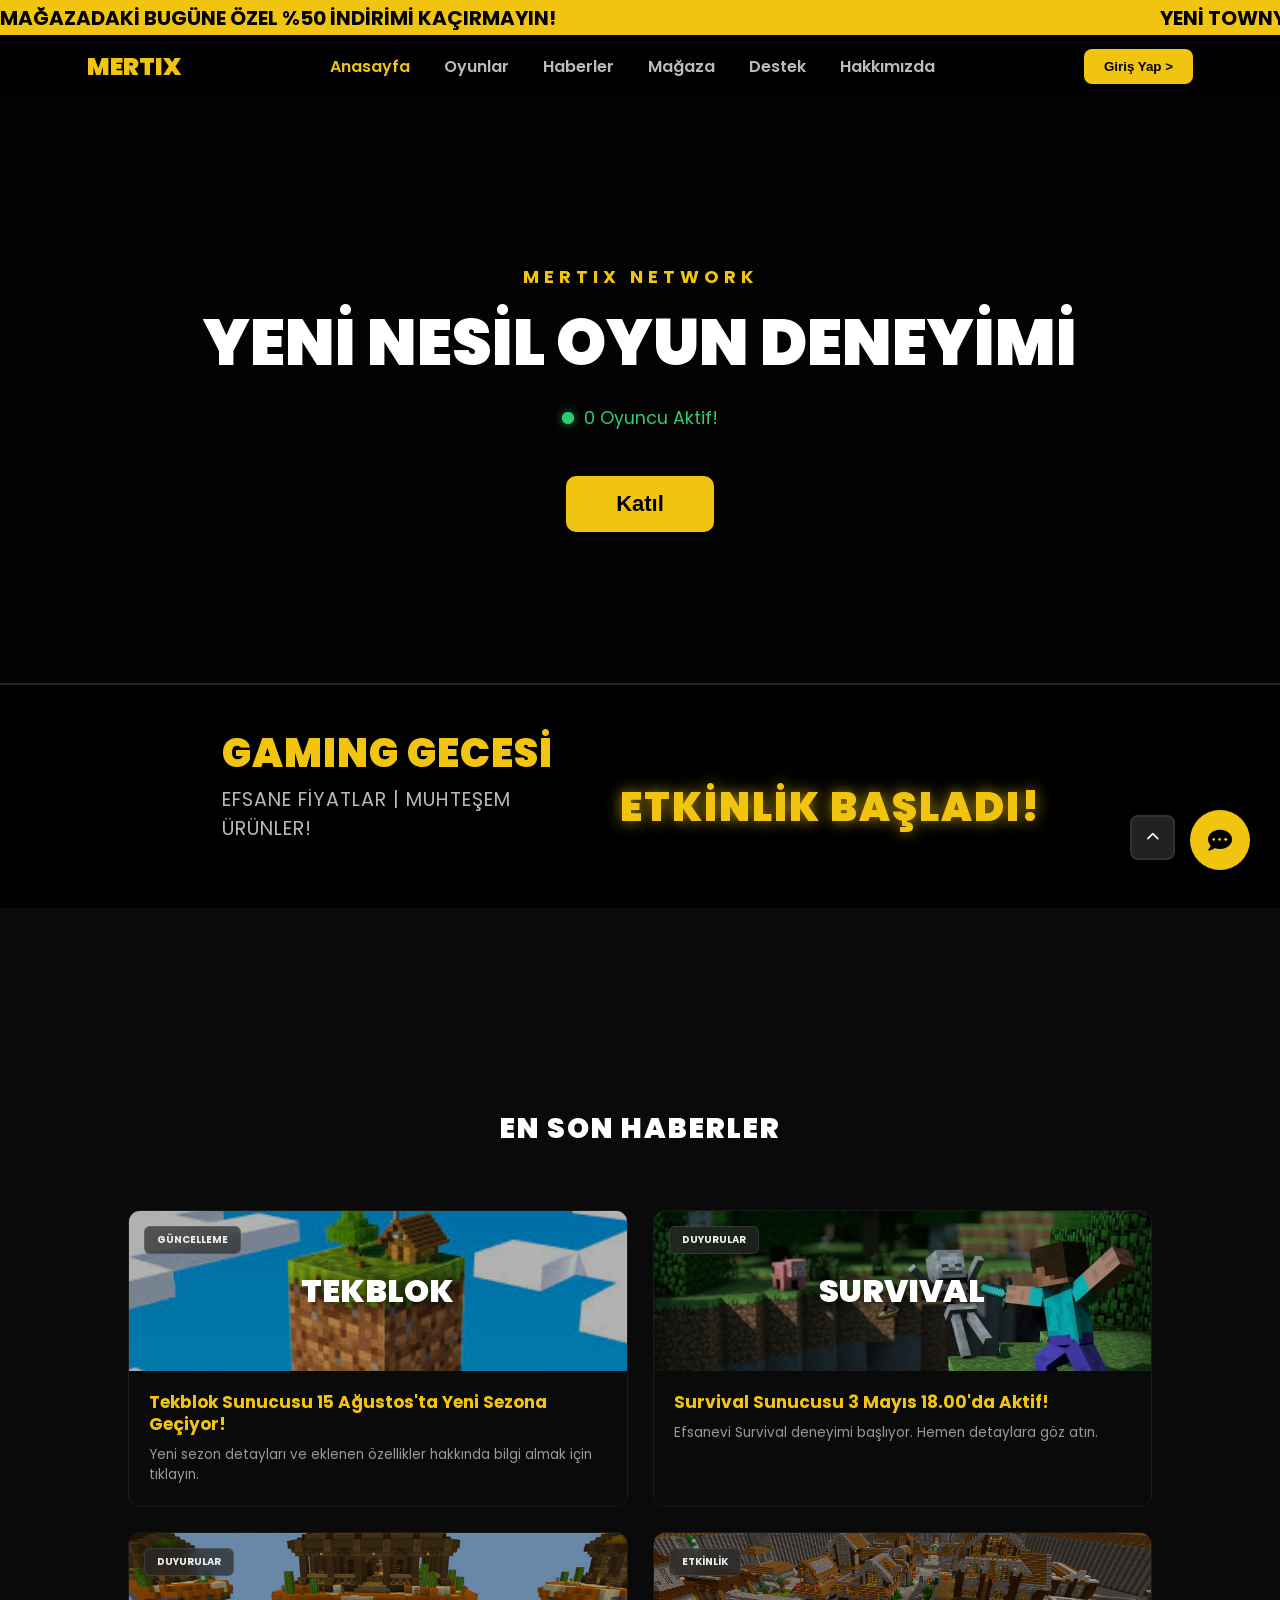
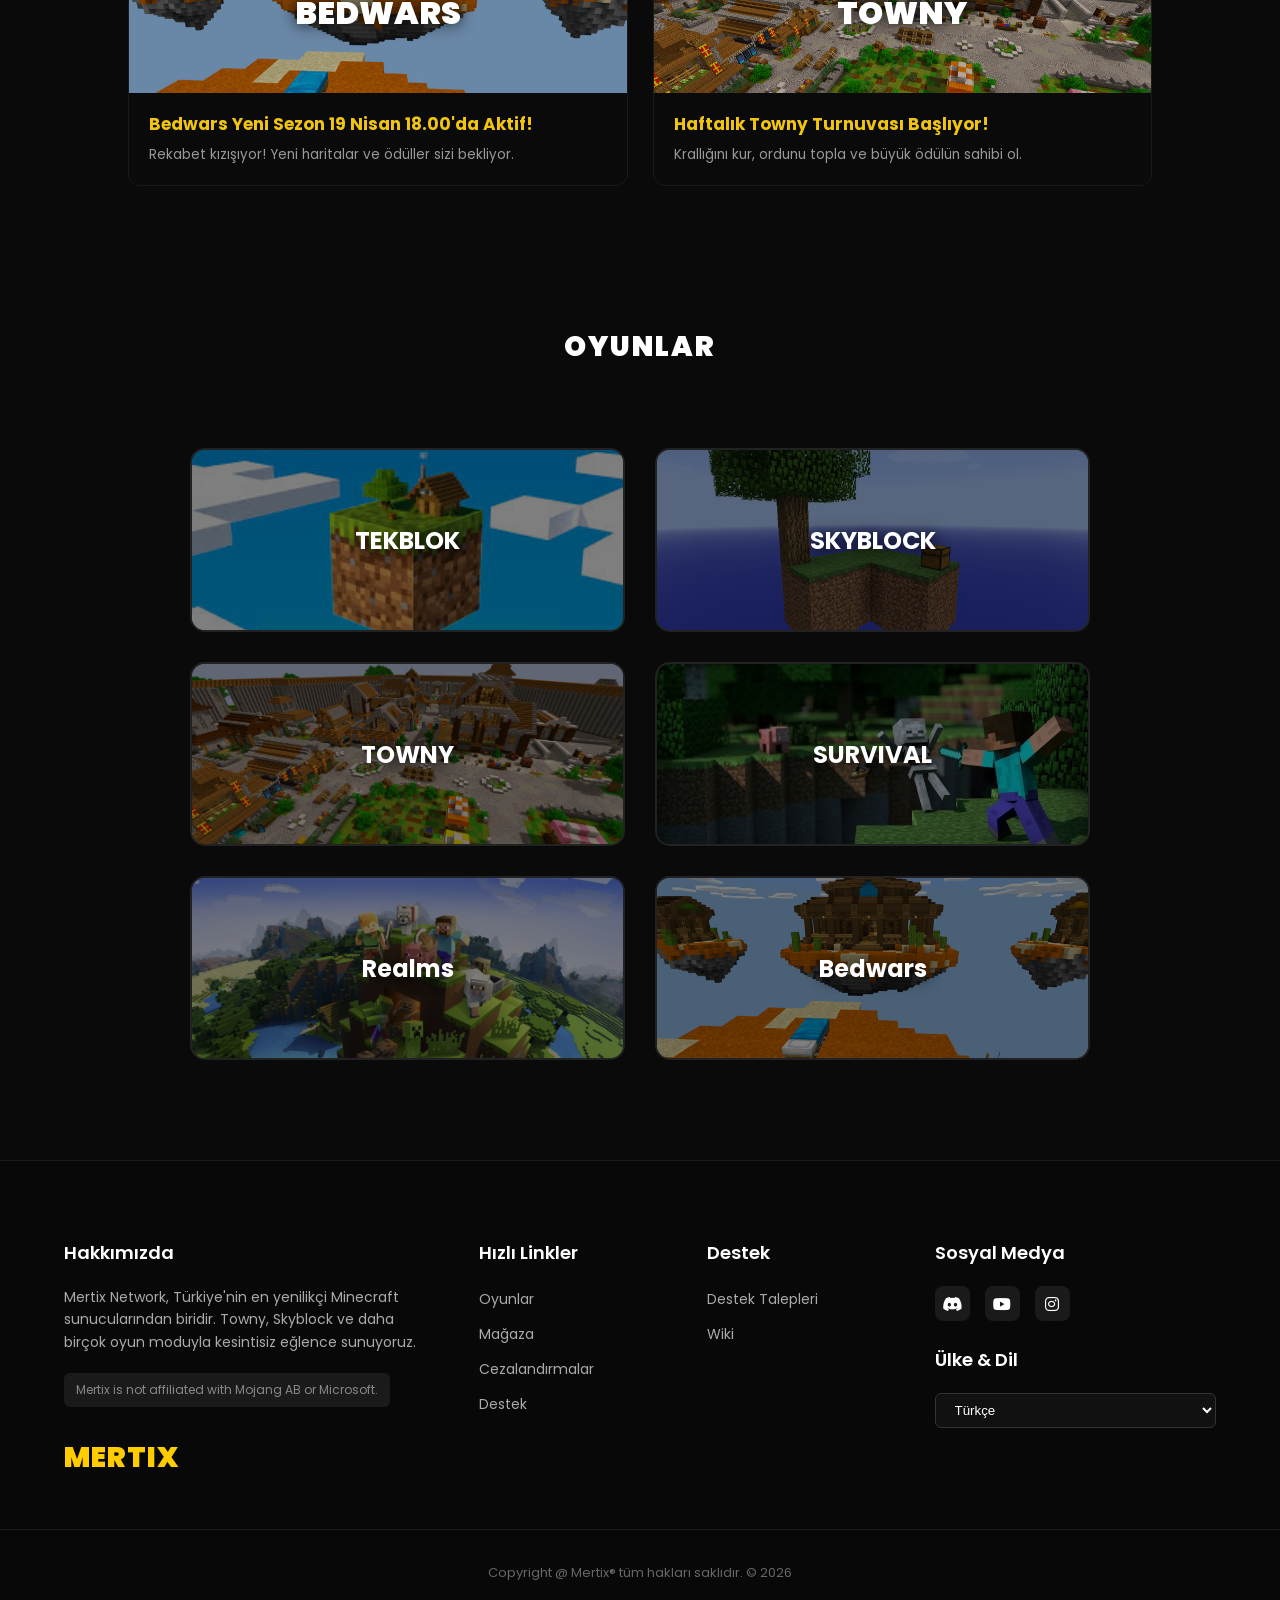
==== index.html @ e2dc0bc9 "Add files via upload" ====
<!DOCTYPE html>
<html lang="tr">
<head>
    <meta charset="UTF-8">
    <meta name="viewport" content="width=device-width, initial-scale=1.0">
    <title>Mertix Network • Minecraft Sunucusu</title>
    <link rel="shortcut icon" href="res/logo.png" type="image/x-icon">  
    <link rel="stylesheet" href="style.css">
    <link href="https://fonts.googleapis.com/css2?family=Poppins:wght@400;700;900&display=swap" rel="stylesheet">
    <link rel="stylesheet" href="https://cdnjs.cloudflare.com/ajax/libs/font-awesome/6.0.0/css/all.min.css">
</head>
<body>

    <!-- Üst Duyuru Bandı -->
<div class="top-bar">
    <div class="scrolling-text" id="topBarText">
        <span data-key="top_bar_1">MAĞAZADAKİ BUGÜNE ÖZEL %50 İNDİRİMİ KAÇIRMAYIN!</span>
        <span data-key="top_bar_2">YENİ TOWNY SEZONU ÇOK YAKINDA SİZLERLE!</span>
        <span data-key="top_bar_3">DİSCORD SUNUCUMUZA KATILMAYI UNUTMAYIN!</span>
        <span data-key="top_bar_4">MERTIX DESTEK BOTU ERİŞİME KAPANMIŞTIR...</span>
        <span data-key="top_bar_1">MAĞAZADAKİ BUGÜNE ÖZEL %50 İNDİRİMİ KAÇIRMAYIN!</span>
        <span data-key="top_bar_2">YENİ TOWNY SEZONU ÇOK YAKINDA SİZLERLE!</span>
        <span data-key="top_bar_3">DİSCORD SUNUCUMUZA KATILMAYI UNUTMAYIN!</span>
        <span data-key="top_bar_4">MERTIX DESTEK BOTU ERİŞİME KAPANMIŞTIR...</span>
    </div>
</div>

    <header>
        <div class="logo">
        <h2 style="color: #f1c40f; margin: 0; font-weight: 900;">MERTIX</h2>
    </div>
        <nav>
    <a href="#" class="active" data-key="nav_home">Anasayfa</a>
    <a href="#games" data-key="nav_games">Oyunlar</a>
    <a href="#news" data-key="nav_news">Haberler</a>
    <a href="#" data-key="nav_shop">Mağaza</a>
    <a href="#" data-key="nav_support">Destek</a>
    <a href="#footer" data-key="nav_about">Hakkımızda</a>
</nav>
<button class="login-btn" data-key="btn_login">Giriş Yap ></button>
    </header>

    <main>
        <section class="hero">
    <h2 data-key="hero_sub">MERTIX NETWORK</h2>
    <h1 data-key="hero_title">YENİ NESİL OYUN DENEYİMİ</h1>
    <div class="online-count">
        <span class="status-dot"></span>
        <span data-key="hero_online">1 Oyuncu Aktif!</span>
    </div>
    <button class="play-btn" data-key="btn_join">Katıl</button>
</section>

        <!-- Gaming Gecesi & Geri Sayım -->
        <section id="gaming_night" class="gaming-night">
    <div class="gaming-content">
        <div class="gaming-info">
            <h3 data-key="gaming_title">GAMING GECESİ</h3>
            <p data-key="gaming_sub">EFSANE FİYATLAR | MUHTEŞEM ÜRÜNLER!</p>
        </div>
        <div class="countdown" id="timer">
            <div class="time-box"><span id="days">00</span><label data-key="timer_days">GÜN</label></div>
            <div class="time-box"><span id="hours">00</span><label data-key="timer_hours">SAAT</label></div>
            <div class="time-box"><span id="minutes">00</span><label data-key="timer_minutes">DAKİKA</label></div>
            <div class="time-box"><span id="seconds">00</span><label data-key="timer_seconds">SANİYE</label></div>
        </div>
    </div>
</section>

        <!-- En Son Haberler Bölümü -->
<section id="news" class="news">
    <h2 class="section-title" data-key="title_news">EN SON HABERLER</h2>
    <div class="news-container">
        <!-- Haber Kartı 1 -->
        <a href="news/news1.html" class="news-card">
            <div class="news-image" style="background-image: url(res/tekblok.jpg);">
                <span class="news-tag" data-key="tag_update">GÜNCELLEME</span>
                <h3>TEKBLOK</h3>
            </div>
            <div class="news-content">
                <h4>Tekblok Sunucusu 15 Ağustos'ta Yeni Sezona Geçiyor!</h4>
                <p>Yeni sezon detayları ve eklenen özellikler hakkında bilgi almak için tıklayın.</p>
            </div>
        </a>

        <!-- Haber Kartı 2 -->
        <a href="news/news2.html" class="news-card">
            <div class="news-image" style="background-image: url(res/survival.jpg);">
                <span class="news-tag" data-key="tag_announcement">DUYURULAR</span>
                <h3>SURVIVAL</h3>
            </div>
            <div class="news-content">
                <h4>Survival Sunucusu 3 Mayıs 18.00'da Aktif!</h4>
                <p>Efsanevi Survival deneyimi başlıyor. Hemen detaylara göz atın.</p>
            </div>
        </a>

        <!-- Haber Kartı 3 -->
        <a href="news/news3.html" class="news-card">
            <div class="news-image" style="background-image: url(res/bedwars.jpg);">
                <span class="news-tag" data-key="tag_announcement">DUYURULAR</span>
                <h3>BEDWARS</h3>
            </div>
            <div class="news-content">
                <h4>Bedwars Yeni Sezon 19 Nisan 18.00'da Aktif!</h4>
                <p>Rekabet kızışıyor! Yeni haritalar ve ödüller sizi bekliyor.</p>
            </div>
        </a>

        <!-- Haber Kartı 4 -->
        <a href="news/news4.html" class="news-card">
            <div class="news-image" style="background-image: url(res/towny.jpg);">
                <span class="news-tag" data-key="tag_event">ETKİNLİK</span>
                <h3>TOWNY</h3>
            </div>
            <div class="news-content">
                <h4>Haftalık Towny Turnuvası Başlıyor!</h4>
                <p>Krallığını kur, ordunu topla ve büyük ödülün sahibi ol.</p>
            </div>
        </a>
    </div>
</section>

        <section id="games" class="games">
    <h2 class="section-title" data-key="title_games">OYUNLAR</h2>
    <div class="game-cards">
    <!-- Tekblok -->
    <div class="game-card">
        <img src="res/tekblok.jpg" alt="Tekblok" class="card-bg">
        <span>TEKBLOK</span>
    </div>
    <!-- Skyblock -->
    <div class="game-card">
        <img src="res/skyblock.png" alt="Skyblock" class="card-bg">
        <span>SKYBLOCK</span>
    </div>
    <!-- Towny -->
    <div class="game-card">
        <img src="res/towny.jpg" alt="Towny" class="card-bg">
        <span>TOWNY</span>
    </div>
    <!-- Survival -->
    <div class="game-card">
        <img src="res/survival.jpg" alt="Survival" class="card-bg">
        <span>SURVIVAL</span>
    </div>
    <!-- Towny -->
    <div class="game-card">
        <img src="res/realms.jpg" alt="Realms" class="card-bg">
        <span>Realms</span>
    </div>
    <!-- Survival -->
    <div class="game-card">
        <img src="res/bedwars.jpg" alt="Bedwars" class="card-bg">
        <span>Bedwars</span>
    </div>
</div>
</section>
    </main>

    <footer id="footer" class="main-footer">
    <div class="footer-container">
        <!-- Hakkımızda Kısmı -->
        <div class="footer-section about">
            <h3 data-key="footer_about_title">Hakkımızda</h3>
            <p data-key="footer_about_content">Mertix Network, Türkiye'nin en yenilikçi Minecraft sunucularından biridir. Towny, Skyblock ve daha birçok oyun moduyla kesintisiz eğlence sunuyoruz.</p>
            <div class="disclaimer">
                Mertix is not affiliated with Mojang AB or Microsoft.
            </div>
            <div class="footer-logo-text">MERTIX</div>
        </div>

        <!-- Hızlı Linkler -->
        <div class="footer-section links">
    <h3 data-key="footer_quick_links">Hızlı Linkler</h3>
    <ul>
        <li><a href="#oyunlar" data-key="nav_games">Oyunlar</a></li>
        <li><a href="#" data-key="nav_shop">Mağaza</a></li>
        <li><a href="#" data-key="footer_link_punishments">Gaming Gecesi</a></li>
        <li><a href="#" data-key="footer_support_title">Cezalandırmalar</a></li>
    </ul>
</div>

        <!-- Destek -->
        <div class="footer-section links">
    <h3 data-key="nav_support">Destek</h3>
    <ul>
        <li><a href="#" data-key="footer_support_requests">Destek Talepleri</a></li>
        <li><a href="#" data-key="footer_wiki">Wiki</a></li>
    </ul>
</div>

        <!-- Sosyal Medya ve Dil -->
        <div class="footer-section social">
            <h3 data-key="footer_social">Sosyal Medya</h3>
            <div class="social-icons">
                <a href="#" class="icon discord"><i class="fab fa-discord"></i></a>
                <a href="#" class="icon youtube"><i class="fab fa-youtube"></i></a>
                <a href="#" class="icon instagram"><i class="fab fa-instagram"></i></a>
            </div>
            <h3 data-key="footer_lang">Ülke & Dil</h3>
            <select class="language-select" id="langSelect">
    <option data-key="lang_tr" value="tr">Türkçe</option>
    <option data-key="lang_en" value="en">İngilizce <p>(Beta)</p></option>
    <option data-key="lang_de" value="de">Almanca <p>(Beta)</p></option>
    <option data-key="lang_fr" value="fr">Fransızca <p>(Beta)</p></option>
</select>
        </div>
    </div>
    
    <div class="footer-bottom">
    <p data-key="footer_copyright">Copyright <strong>Mertix®</strong> tüm hakları saklıdır. © 2026</p>
</div>
</footer>

    <!-- Chatbot Penceresi -->
<div class="chat-window" id="chatWindow">
    <div class="chat-header">
        <span data-key="chat_title">Mertix Destek Botu</span>
        <button onclick="toggleChat()">&times;</button>
    </div>
    <div class="chat-body" id="chatBody">
        <!-- Mesajlar buraya gelecek -->
    </div>
    <div class="chat-footer">
        <div class="input-area">
            <input type="text" id="chatInput" data-key="chat_input_placeholder" placeholder="Mesajınızı yazın...">
            <button onclick="sendMessage()">
                <i class="fas fa-paper-plane"></i>
            </button>
        </div>
    </div>
</div>

    <!-- Sabit Düğmeler Grubu -->
<div class="fixed-buttons">
    <!-- Yukarı Çık Düğmesi -->
    <button onclick="window.scrollTo({top: 0, behavior: 'smooth'})" class="scroll-top" title="Yukarı Çık">
        <i class="fas fa-chevron-up"></i>
    </button>

    <!-- Sohbet Botu Düğmesi -->
    <div class="chat-bot-btn" onclick="toggleChat()" title="Destek Sistemi">
        <i class="fas fa-comment-dots"></i>
    </div>
</div>
<script src="language.js"></script>
    <script src="script.js"></script>
    <script src="bot.js"></script>
</body>
</html>
---- style.css ----
/* 1. Temel Ayarlar ve Renk Tanımlamaları */
:root {
    --primary: #f1c40f;
    --bg-dark: #0a0a0a;
    --bg-card: #141414;
    --text-white: #ffffff;
}

html {
    scroll-behavior: smooth;
}

body {
    margin: 0;
    padding: 0;
    font-family: 'Poppins', sans-serif;
    background-color: var(--bg-dark); /* Sayfa arka planı siyah */
    color: var(--text-white);
}

/* 2. Kayan Duyuru Bandı */
.top-bar {
    height: 35px; /* vh yerine sabit pixel mobilde daha stabil durur */
    display: flex;
    align-items: center;
    background-color: var(--primary);
    color: black;
    overflow: hidden; 
    white-space: nowrap; 
    position: relative;
    font-weight: bold;
    font-size: 20px;
}

.scrolling-text {
    display: inline-block;
    white-space: nowrap;
    /* Animasyon süresini metin uzunluğuna göre 20s-30s yapabilirsin */
    animation: scroll-left 60s linear infinite;
}

.scrolling-text span {
    margin-right: 600px;
}

@keyframes scroll-left {
    0% { transform: translateX(0); }
    100% { transform: translateX(-50%); } /* %100 yerine %50 yaparak döngüyü kusursuzlaştırıyoruz */
}

/* 3. Navigasyon / Header */
header {
    height: 7vh;
    display: flex;
    justify-content: space-around;
    align-items: center;
    padding: 0 20px;
    background: rgba(0, 0, 0, 0.9); /* Header siyah kalsın */
}

.logo img {
    height: 50px;
}

nav a {
    color: #bbb;
    text-decoration: none;
    margin: 0 15px;
    font-weight: 600;
}

nav a.active, nav a:hover {
    color: var(--primary);
    transform: scale(1.1);
}

.login-btn {
    background: var(--primary);
    border: none;
    padding: 10px 20px;
    border-radius: 8px;
    font-weight: bold;
    cursor: pointer;
    transition: 0.3s;
}

.login-btn:hover {
    transform: scale(1.05);
}

/* 4. Hero Bölümü (Ana Kapak) */
.hero {
    text-align: center;
    height: 65vh; /* Ekran yüksekliğinin %65'i */
    display: flex;
    flex-direction: column;
    justify-content: center;
    align-items: center;
    padding: 0 20px;
    background: linear-gradient(rgba(0,0,0,0.7), rgba(0,0,0,0.7)), url('https://via.placeholder.com/1920x600');
    background-size: cover;
    background-position: center;
}

.hero h2 {
    color: var(--primary);
    letter-spacing: 5px;
    margin-bottom: 5px;
    font-size: 18px;
}

.hero h1 {
    font-size: 64px;
    margin: 0;
    font-weight: 900;
}

.online-count {
    display: flex;
    align-items: center;
    justify-content: center; /* Eğer hero ortalıysa */
    gap: 10px; /* Nokta ve yazı arasındaki boşluk */
    font-size: 1.1rem;
    color: #2ecc71;
    margin: 15px 0;
}

/* 2. Ana Nokta Stili */
.status-dot {
    height: 12px;
    width: 12px;
    background-color: #2ecc71; /* Canlı Yeşil */
    border-radius: 50%; /* Tam yuvarlak yap */
    display: inline-block;
    position: relative; /* Efektin konumlanması için gerekli */
    box-shadow: 0 0 10px rgba(46, 204, 113, 0.7); /* Temel parlama */
}

/* 3. Noktanın Arkasındaki Dalgalanma Efekti (Pseudo-element) */
.status-dot::after {
    content: '';
    position: absolute;
    top: 50%;
    left: 50%;
    width: 100%;
    height: 100%;
    background-color: #2ecc71;
    border-radius: 50%;
    transform: translate(-50%, -50%); /* Tam merkezlemek için */
    /* Animasyonu Buraya Bağla */
    animation: statusPulse 3s ease-out infinite;
}

/* 4. Animasyonun Tanımı (Keyframes) */
@keyframes statusPulse {
    0% {
        transform: translate(-50%, -50%) scale(1);
        opacity: 0.8;
    }
    100% {
        transform: translate(-50%, -50%) scale(2.5); /* Daha geniş bir yayılım */
        opacity: 0; /* Geri sarmak yerine tamamen yok olur */
    }
}

.play-btn {
    background: var(--primary);
    border: none;
    padding: 15px 50px;
    font-size: 22px;
    font-weight: 900;
    border-radius: 10px;
    margin-top: 30px;
    cursor: pointer;
    transition: 0.3s;
}

.play-btn:hover {
    transform: translateY(-5px);
    box-shadow: 0 5px 15px rgba(241, 196, 15, 0.4);
}

/* 5. Gaming Gecesi ve Geri Sayım */
.gaming-night {
    height: 25vh; /* Ekran yüksekliğinin %25'i */
    display: flex;
    justify-content: space-between;
    align-items: center;
    overflow: hidden;
    background: #000;
    padding: 40px 20px;
    border-top: 2px solid #222;
    box-sizing: border-box;
}

.gaming-content {
    max-width: 1200px;
    margin: 0 auto;
    display: flex;
    flex-wrap: wrap; /* Mobilde alt alta inmesini sağlar */
    align-items: center;
    justify-content: space-between; /* İki uca yaslar */
    gap: 30px;
}

.gaming-info {
    flex: 1; /* Mevcut alanın bir kısmını kaplar */
    min-width: 350px; /* Çok daralmasını engeller */
    display: flex;
    flex-direction: column;
    justify-content: center;
}

#timer {
    flex: 2; /* Geri sayım veya mesaj alanı daha geniş olabilir */
    display: flex;
    justify-content: center;
    align-items: center;
    min-height: 100px;
}

.gaming-info h3 {
    font-size: 2.5rem; /* Boyutu ciddi oranda artırdık */
    font-weight: 900;
    color: #f1c40f;
    margin: 0;
    line-height: 1.1;
    text-transform: uppercase;
    letter-spacing: 1px;
    text-shadow: 2px 2px 10px rgba(0, 0, 0, 0.5);
}

.gaming-info p {
    font-size: 1.2rem; /* Alt metni de biraz büyüttük */
    color: #ccc;
    margin-top: 10px;
    font-weight: 400;
    letter-spacing: 1px;
    opacity: 0.9;
    /* Metin çok uzunsa ve sığmıyorsa hafifçe küçülmesi için */
    max-width: 100%;
}

.countdown {
    display: flex;
    gap: 15px;
}

.time-box {
    text-align: center;
    background: #111;
    padding: 15px;
    border-radius: 8px;
    min-width: 80px;
    border: 1px solid #333;
}

.time-box span {
    display: block;
    font-size: 28px;
    font-weight: bold;
    color: var(--text-white);
}

.time-box label {
    font-size: 11px;
    color: #666;
    text-transform: uppercase;
}

/* 6. Oyun Kartları Bölümü */
.section-title {
    text-align: left;
    /* Üst boşluğu 100px'den 30px'e düşürdük */
    padding: 30px 10% 20px; 
    margin-top: 0; /* Ekstra margin'i sıfırladık */
    font-size: 24px;
    letter-spacing: 2px;
    clear: both;
}

/* Oyunlar başlığı için özel düzenleme */
.section-title {
    margin-bottom: 40px;
    /* Üst boşluğu (padding-top) 30px'den 120px'e çıkardım, bu başlığı aşağı iter */
    padding: 120px 10% 20px; 
    margin-top: 0;
    font-size: 28px;
    letter-spacing: 2px;
    text-transform: uppercase;
    font-weight: 900;
    text-align: center;
}

/* Oyun kartları konteynırı */
.game-cards {
    display: grid;
    grid-template-columns: repeat(2, 1fr);
    gap: 30px;
    max-width: 900px;
    margin: 0 auto;
    /* Kartların başlığa çok yapışmaması için margin-top'ı biraz artırdım */
    margin-top: 40px; 
    padding: 20px 0 100px; /* Sayfanın en altıyla arasına ferah bir boşluk bıraktım */
}

.game-card {
    height: 180px;
    border-radius: 15px;
    display: flex;
    align-items: center;
    justify-content: center;
    position: relative;
    overflow: hidden;
    border: 2px solid #222;
    transition: all 0.4s ease;
    cursor: pointer;
    background-color: #111;
}

/* HTML'den gelen resmin ayarları */
.card-bg {
    position: absolute;
    top: 0;
    left: 0;
    width: 100%;
    height: 100%;
    object-fit: cover;
    z-index: 0;
    transition: transform 0.4s ease;
}

/* Karartma Katmanı */
.game-card::before {
    content: '';
    position: absolute;
    top: 0; left: 0; width: 100%; height: 100%;
    background: rgba(0, 0, 0, 0.5);
    transition: background 0.4s ease;
    z-index: 1;
}

.game-card span {
    position: relative;
    z-index: 2;
    color: white;
    font-weight: bold;
    font-size: 24px;
    text-shadow: 2px 2px 15px rgba(0,0,0,0.9);
    pointer-events: none;
}

/* Hover Efektleri */
.game-card:hover {
    transform: scale(1.03);
    border-color: #f1c40f;
}

.game-card:hover .card-bg {
    transform: scale(1.1);
}

.game-card:hover::before {
    background: rgba(0, 0, 0, 0.3);
}

/* Üstte kalan diğer içerikleri gizlemek istersen bu bloğu kullanabilirsin */
/* Örnek: .news-section { display: none; } */
/* --- En Son Haberler Bölümü --- */
.news {
    /* height: 100vh;  <-- Bu satırı siliyoruz veya Auto yapıyoruz */
    height: auto; 
    display: block; /* Flex-center yerine normal akışa geçiyoruz */
    padding: 80px 10% 20px; /* Üstten boşluk, alttan minimum boşluk */
    background-color: var(--bg-dark);
    box-sizing: border-box;
}

.news .section-title {
    margin-bottom: 40px;
    margin-top: 0;
    font-size: 28px;
    letter-spacing: 2px;
    text-transform: uppercase;
    font-weight: 900;
    text-align: center; /* Başlığı ortalamak istersen */
}

.news-container {
    display: grid;
    grid-template-columns: repeat(2, 1fr); /* 2x2 düzeni */
    gap: 25px;
    width: 100%;
    max-width: 1200px;
    margin: 0 auto;
}

.news-card {
    background: #0a0a0a;
    border-radius: 12px;
    overflow: hidden;
    transition: all 0.3s ease;
    text-decoration: none;
    border: 1px solid #1a1a1a;
    display: block; /* Kartın tamamını tıklanabilir yapar */
}

.news-card:hover {
    transform: translateY(-8px);
    border-color: var(--primary);
    box-shadow: 0 10px 20px rgba(0, 0, 0, 0.6);
}

.news-image {
    height: 160px;
    background-size: cover;
    background-position: center;
    position: relative;
    display: flex;
    align-items: center;
    justify-content: center;
    transition: transform 0.3s ease;
}

.news-image h3 {
    font-size: 32px;
    font-weight: 900;
    color: white;
    text-shadow: 0 0 15px rgba(0,0,0,0.9);
    z-index: 2;
}

/* Görsel karartma katmanı */
.news-image::after {
    content: '';
    position: absolute;
    top: 0; left: 0; width: 100%; height: 100%;
    background: rgba(0,0,0,0.3);
    z-index: 1;
}

.news-tag {
    position: absolute;
    top: 15px;
    left: 15px;
    background: rgba(40, 40, 40, 0.7);
    backdrop-filter: blur(8px);
    color: #eee;
    padding: 5px 12px;
    border-radius: 6px;
    font-size: 10px;
    font-weight: 700;
    border: 1px solid rgba(255,255,255,0.1);
    z-index: 3;
    text-transform: uppercase;
}

.news-content {
    padding: 20px;
}

.news-content h4 {
    font-size: 17px;
    margin: 0 0 10px 0;
    color: var(--primary); /* Sarı başlık vurgusu */
    line-height: 1.3;
}

.news-content p {
    font-size: 13.5px;
    color: #999;
    line-height: 1.5;
    margin: 0;
}

/* Hover durumunda resim efekti */
.news-card:hover .news-image {
    filter: brightness(1.1);
}

/* Başladı Yazısı Stili */
.event-started {
    color: #f1c40f; /* Mertix Sarısı */
    font-size: clamp(1.5rem, 5vw, 3rem);
    font-weight: 900;
    text-transform: uppercase;
    white-space: nowrap;
    letter-spacing: 5px;
    text-align: center;
    animation: glowPulse 1.5s infinite ease-in-out;
    text-shadow: 0 0 15px rgba(241, 196, 15, 0.5);
    width: 100%;
}

/* Etkinlik başladı yazısının kapsayıcısı */
.event-started-wrapper {
    display: block;
    width: 100%;
    text-align: center;
    font-size: 2.5em; /* Boyutu biraz büyüttüm */
    font-weight: 900;
    color: #f1c40f;
    text-transform: uppercase;
    letter-spacing: 2px;
    
    /* Animasyon Ayarları */
    animation: pulse-glow 2s infinite ease-in-out;
    
    /* Parlama efekti */
    text-shadow: 0 0 15px rgba(241, 196, 15, 0.7);
    margin-top: 20px;
}

/* Parlama ve Hafif Büyüme Animasyonu */
@keyframes pulse-glow {
    0% {
        transform: scale(1);
        text-shadow: 0 0 10px rgba(241, 196, 15, 0.5);
    }
    50% {
        transform: scale(1.1); /* Hafif büyüme */
        text-shadow: 0 0 30px rgba(241, 196, 15, 1), 0 0 50px rgba(241, 196, 15, 0.4);
    }
    100% {
        transform: scale(1);
        text-shadow: 0 0 10px rgba(241, 196, 15, 0.5);
    }
}

/* Footer Genel Stili */
.main-footer {
    background-color: #080808;
    color: #fff;
    padding: 60px 0 20px;
    font-family: 'Poppins', sans-serif;
    border-top: 1px solid #1a1a1a;
}

.footer-container {
    max-width: 1200px;
    margin: 0 auto;
    display: grid;
    grid-template-columns: 2fr 1fr 1fr 1.5fr;
    gap: 40px;
    padding: 0 5%;
}

.footer-section h3 {
    font-size: 18px;
    margin-bottom: 20px;
    font-weight: 600;
}

/* Hakkımızda Alanı */
.footer-section.about p {
    font-size: 14px;
    color: #aaa;
    line-height: 1.6;
    margin-bottom: 20px;
}

.disclaimer {
    background: #1a1a1a;
    padding: 8px 12px;
    border-radius: 6px;
    font-size: 12px;
    color: #888;
    display: inline-block;
    margin-bottom: 15px;
}

.footer-logo-text {
    font-family: 'Poppins', sans-serif; /* Veya projende kullandığın ana font */
    font-weight: 900; /* Ekrandaki gibi çok kalın */
    font-size: 28px;
    color: #ffcc00; /* Logodaki sarı tonu */
    letter-spacing: 1px;
    margin-top: 15px;
    text-transform: uppercase;
    display: inline-block;
    transition: transform 0.3s ease;
    cursor: default;
}

.footer-logo-text:hover {
    transform: scale(1.05); /* Üstüne gelince çok hafif büyüsün */
}

.footer-logo-text:hover {
    transform: scale(1.05); /* Üstüne gelince çok hafif büyüsün */
}

/* Mobilde yazıyı biraz küçültelim */
@media (max-width: 768px) {
    .footer-logo-text {
        font-size: 24px;
        margin-top: 20px;
    }
}

/* Linkler */
.footer-section ul {
    list-style: none;
    padding: 0;
}

.footer-section ul li {
    margin-bottom: 10px;
}

.footer-section ul li a {
    color: #aaa;
    text-decoration: none;
    font-size: 14px;
    transition: 0.3s;
}

.footer-section ul li a:hover {
    color: #ffcc00; /* Senin sarı rengin */
}

/* Sosyal Medya ve Dil */
.social-icons {
    display: flex;
    gap: 15px;
    margin-bottom: 25px;
}

/* Sosyal medya ikonlarındaki alt çizgileri kaldırır */
.social-icons .icon {
    text-decoration: none !important; /* Linkin alt çizgisini siler */
    display: inline-flex; /* İkonun kutu içinde tam ortalanmasını sağlar */
    justify-content: center;
    align-items: center;
}

.social-icons .icon i {
    text-decoration: none !important; /* İkonun kendisine uygulanan çizgiyi siler */
    border: none !important; /* Varsa kenarlıkları kaldırır */
}

.social-icons .icon:hover {
    transform: translateY(-3px); /* Hafifçe yukarı zıplatır */
    transition: transform 0.3s ease;
    opacity: 0.8;
}

.icon {
    width: 35px;
    height: 35px;
    background: #1a1a1a;
    display: flex;
    align-items: center;
    justify-content: center;
    border-radius: 8px;
    color: #fff;
    transition: 0.3s;
}

.icon:hover {
    background: #ffcc00;
    color: #000;
}

.language-select {
    background: #111;
    color: #fff;
    border: 1px solid #333;
    padding: 8px 15px;
    border-radius: 6px;
    width: 100%;
    cursor: pointer;
}

/* Telif Hakkı Kısmı */
.footer-bottom {
    text-align: center;
    margin-top: 50px;
    padding-top: 20px;
    border-top: 1px solid #1a1a1a;
    font-size: 13px;
    color: #666;
}

/* MOBİL UYUMLULUK */
@media (max-width: 768px) {
    .footer-container {
        grid-template-columns: 1fr; /* Mobilde her şey alt alta */
        text-align: center;
        gap: 30px;
    }

    .social-icons {
        justify-content: center;
    }

    .disclaimer {
        display: block;
    }
}

.chat-window {
    position: fixed;
    right: 30px;
    bottom: 100px;
    width: 320px;
    height: 450px;
    background: #111;
    border: 2px solid #f1c40f;
    border-radius: 15px;
    display: none; /* JS ile 'flex' yapılacak */
    flex-direction: column;
    z-index: 10000;
    box-shadow: 0 10px 30px rgba(0,0,0,0.5);
    overflow: hidden;

    /* Animasyon Hazırlığı */
    background: rgba(17, 17, 17, 0.85) !important; /* Arka planı biraz şeffaf yapmalısın */
    backdrop-filter: blur(8px); /* Bulanıklık şiddeti */
    -webkit-backdrop-filter: blur(8px); /* Safari desteği için */
    transform-origin: bottom right;
    transition: all 0.4s cubic-bezier(0.175, 0.885, 0.32, 1.275);
    opacity: 0;
    transform: scale(0.1) translateY(20px);
}

/* Pencere Görünür Olduğunda */
.chat-window.active {
    display: flex; /* JS ile eklenecek */
    opacity: 1;
    transform: scale(1) translateY(0);
}

.chat-header {
    background: #f1c40f;
    color: #000;
    padding: 15px;
    font-weight: bold;
    display: flex;
    justify-content: space-between;
    align-items: center;
}

.chat-body {
    flex: 1;
    padding: 15px;
    overflow-y: auto;
    display: flex;
    flex-direction: column;
    gap: 10px;
}

/* Kapatma Butonu (Çarpı) */
.chat-header button {
    background: transparent;
    border: none;
    color: #000;
    font-size: 24px;
    cursor: pointer;
    line-height: 1;
    transition: transform 0.2s ease, color 0.2s ease;
    padding: 5px;
}

.chat-header button:hover {
    transform: scale(1.2);
    color: #333;
}

/* Gönder Butonu */
.input-area button {
    background: #f1c40f;
    border: none;
    color: #000;
    width: 40px;
    height: 40px;
    border-radius: 8px;
    cursor: pointer;
    display: flex;
    align-items: center;
    justify-content: center;
    transition: background 0.3s ease, transform 0.2s ease;
}

.input-area button:hover {
    background: #d4af37;
    transform: scale(1.05);
}

.input-area button i {
    font-size: 16px;
}

/* Input Alanını Güzelleştirme */
.input-area input {
    flex: 1;
    background: #222;
    border: 1px solid #333;
    padding: 10px 15px;
    color: white;
    border-radius: 8px;
    outline: none;
    transition: border-color 0.3s ease;
}

.input-area input:focus {
    border-color: #f1c40f;
}

.message {
    padding: 8px 12px;
    border-radius: 10px;
    max-width: 80%;
    font-size: 14px;
}

.bot-msg { background: #222; color: #fff; align-self: flex-start; }
.user-msg { background: #f1c40f; color: #000; align-self: flex-end; }

.chat-footer { padding: 10px; border-top: 1px solid #222; }

.input-area { display: flex; gap: 5px; }
.input-area input {
    flex: 1;
    background: #222;
    border: none;
    padding: 8px;
    color: white;
    border-radius: 5px;
}

/* Nokta Zıplama Animasyonu */
.typing {
    display: flex;
    gap: 3px;
    padding: 10px 15px;
    background: #222;
    border-radius: 10px;
    width: fit-content;
    align-self: flex-start;
}

.dot {
    width: 6px;
    height: 6px;
    background: #f1c40f;
    border-radius: 50%;
    animation: bounce 1.4s infinite ease-in-out both;
}

.dot:nth-child(1) { animation-delay: -0.32s; }
.dot:nth-child(2) { animation-delay: -0.16s; }

@keyframes bounce {
    0%, 80%, 100% { transform: translateY(0); }
    40% { transform: translateY(-8px); }
}

/* Mesaj Belirme Animasyonu */
.message {
    animation: fadeIn 0.4s ease-out forwards;
}

@keyframes fadeIn {
    from { opacity: 0; transform: translateY(10px); }
    to { opacity: 1; transform: translateY(0); }
}

/* Sabit Düğmeler Konteynırı */
.fixed-buttons {
    position: fixed;
    right: 30px;
    bottom: 30px;
    display: flex;
    flex-direction: row; /* Yan yana diz */
    align-items: center; /* Dikeyde ortala */
    gap: 15px; /* Aralarındaki boşluk */
    z-index: 9999;
}

/* Yukarı Çık Düğmesi (Kare) */
.scroll-top {
    width: 45px;
    height: 45px;
    background-color: #222;
    color: white;
    border: 2px solid #333;
    border-radius: 8px;
    cursor: pointer;
    display: flex;
    align-items: center;
    justify-content: center;
    transition: all 0.3s ease;
    margin-bottom: 5px;
    
    /* Gizleme özellikleri */
    opacity: 0;
    pointer-events: none;
    transform: translateY(10px); /* Hafif aşağıda başlasın */
}

.scroll-top.show {
    opacity: 1;
    pointer-events: auto;
    transform: translateY(0);
}

.scroll-top:hover {
    background-color: #f1c40f;
    color: #000;
    border-color: #f1c40f;
    transform: scale(1.1);
}
/* Sohbet Botu Düğmesi (Yuvarlak) */
.chat-bot-btn {
    width: 60px;
    height: 60px;
    background-color: #f1c40f;
    color: #000;
    border-radius: 50%;
    display: flex;
    align-items: center;
    justify-content: center;
    font-size: 24px;
    cursor: pointer;
    box-shadow: 0 4px 15px rgba(0,0,0,0.3);
    transition: all 0.3s cubic-bezier(0.175, 0.885, 0.32, 1.275);
}

.chat-bot-btn:hover {
    transform: scale(1.1) rotate(5deg);
    box-shadow: 0 6px 20px rgba(241, 196, 15, 0.4);
}

/* Botun mesajlarının altındaki detay butonu */
.bot-detail-btn {
    display: block;
    width: 85%;
    margin: 10px auto;
    padding: 12px;
    background: #f1c40f; /* Mertix Sarısı */
    color: #000;
    border: none;
    border-radius: 8px; /* Dikdörtgen hatlar için az kavis */
    font-weight: bold;
    font-size: 14px;
    cursor: pointer;
    transition: all 0.3s ease;
    text-align: center;
    box-shadow: 0 4px 10px rgba(0, 0, 0, 0.2);
}

.bot-detail-btn:hover {
    background: #d4ac0d;
    transform: translateY(-2px);
    box-shadow: 0 6px 15px rgba(241, 196, 15, 0.3);
}

/* Mesajlar arasında çok bitişik durmaması için */
.message {
    margin-bottom: 5px !important;
}

/* Mesaj balonunun içindeki buton konteynırı ayarı */
.message.bot-msg.has-button {
    display: flex;
    flex-direction: column;
    padding-bottom: 8px; /* Buton için alt boşluk */
}

/* Mesajın içine gömülü buton stili */
.bot-inline-btn {
    margin-top: 10px;
    padding: 10px;
    background: #f1c40f; /* Mertix Sarısı */
    color: #000;
    border: none;
    border-radius: 6px;
    font-weight: bold;
    font-size: 13px;
    cursor: pointer;
    transition: background 0.3s ease;
    width: 100%; /* Balonun içini tam kaplasın */
    display: flex;
    align-items: center;
    justify-content: center;
    gap: 5px;
}

.bot-inline-btn:hover {
    background: #e1b30d;
}

/* Seçenek butonlarının kapsayıcısı */
.quick-options-wrapper {
    display: flex;
    flex-wrap: wrap;
    gap: 8px;
    margin-top: 12px;
}

/* Tekil seçenek butonu stili */
.quick-option-btn {
    background: rgba(255, 255, 255, 0.1);
    border: 1px solid #f1c40f;
    color: #f1c40f;
    padding: 6px 12px;
    border-radius: 20px;
    font-size: 12px;
    cursor: pointer;
    transition: all 0.2s ease;
}

.quick-option-btn:hover {
    background: #f1c40f;
    color: #000;
}

/* Mobilde dokunma alanını netleştirelim */
@media (max-width: 768px) {
    .bot-inline-btn {
        padding: 12px;
        font-size: 14px;
    }
}

/* Küçük ekranlarda yazının taşmaması için */
@media (max-width: 600px) {
    .event-started {
        font-size: 1.8rem;
        letter-spacing: 2px;
    }
}

/* ============================================================
   MOBILE OPTIMIZATION (Responsive Design)
   ============================================================ */

@media (max-width: 768px) {
    /* 1. Header & Navigasyon */
    html{
        scroll-behavior: smooth;
    }

    header {
        height: auto !important;
        flex-direction: column !important;
        padding: 10px !important;
        gap: 8px !important;
    }

    .scrolling-text span {
        margin-right: 275px;
    }

    nav {
        display: flex;
        flex-wrap: wrap;
        justify-content: center;
        gap: 8px !important;
    }

    nav a {
        font-size: 11px !important;
        margin: 0 2px !important;
    }

    /* 2. Hero Bölümü */
    .hero {
        height: auto !important;
        padding-top: 30px !important;
        padding-bottom: 20px !important;
        display: flex;
        flex-direction: column;
        align-items: center;
        text-align: center;
    }

    .hero h1 { font-size: 24px !important; }

    /* 3. Gaming Night - TAM ÇÖZÜM */
    .gaming-night {
        margin: 0 !important;
        padding: 20px 5% !important; /* Boşluğu minimize ettik */
        display: flex !important;
        flex-direction: column !important;
        align-items: center !important;
        justify-content: flex-start !important; /* Her şeyi yukarı yasla */
        min-height: auto !important; /* Yükseklik zorlamasını kaldırdık */
        height: 300px !important;
        background-color: #000 !important;
    }

    .gaming-info {
        margin-bottom: 0 !important; /* Bilgi kısmı ile sayaç arasını kapattık */
        padding-bottom: 0 !important;
    }

    .gaming-info h3 {
        font-size: 1.5rem !important; /* Yazıyı küçülttük */
        margin-bottom: 5px !important;
    }

    .gaming-info p {
        font-size: 0.7rem !important;
        margin-bottom: 0 !important;
    }

    #timer {
        margin-top: 10px !important; /* Sayacı yazıya iyice yaklaştırdık */
        margin-bottom: 10px !important;
        display: flex !important;
        flex-direction: row !important; /* Yan yana diz */
        justify-content: center !important;
        gap: 5px !important;
        width: 100% !important;
        height: auto !important;
    }

    .timer-box {
        min-width: 42px !important; /* Kutuları küçülttük ki sığsın */
        padding: 5px 2px !important;
        background: rgba(255, 255, 255, 0.05);
        border: 1px solid #f1c40f;
        border-radius: 6px;
    }

    .timer-box span {
        font-size: 13px !important;
        font-weight: bold;
    }

    .timer-box small {
        font-size: 7px !important;
        display: block;
    }

    /* 4. Haberler ve Oyunlar (Genişlik ve Hizalama) */
    .section-title {
        margin-top: 30px !important;
        text-align: center !important;
        font-size: 1.3rem !important;
    }

    /* 1. Haberler ve Oyunlar Kapsayıcısı */
    .news-container, 
    .game-cards {
        display: grid !important; /* Flex yerine kesin çözüm Grid */
        grid-template-columns: 1fr !important;
        justify-items: center !important; /* İçindeki kartları tam merkeze çiviler */
        width: 100% !important;
        padding: 0 !important; /* Kenar boşluklarını kartın genişliğiyle yöneteceğiz */
        margin: 0 auto !important;
        gap: 20px !important;
        box-sizing: border-box !important;
    }

    /* 2. Haber ve Oyun Kartları (Genişlikleri Eşitlendi) */
    .news-card, 
    .game-card {
        width: 90% !important; /* Sağ ve soldan %5 eşit boşluk bırakır */
        max-width: 450px !important; /* Tabletlerde aşırı genişlemesini önler */
        margin: 0 auto !important;
        border-radius: 12px !important;
        overflow: hidden !important;
        display: flex !important;
        flex-direction: column !important;
        background: #111 !important;
        box-sizing: border-box !important;
    }

    /* 3. Haber Görselleri */
    .news-card img {
        width: 100% !important;
        height: 180px !important;
        object-fit: cover !important;
        display: block !important;
    }

    /* 4. Haber İçerik Yazıları */
    .news-card-content {
        padding: 15px !important;
        text-align: left !important;
        width: 100% !important;
        box-sizing: border-box !important;
    }

    .news-card-content h3 {
        font-size: 1.1rem !important;
        margin-bottom: 8px !important;
        color: #f1c40f !important;
        line-height: 1.2 !important;
    }

    .news-card-content p {
        font-size: 0.85rem !important;
        line-height: 1.4 !important;
        color: #ccc !important;
    }

    .game-card { height: 110px !important; }

    /* 5. Alt Düğmeler */
    .fixed-buttons {
        right: 10px !important;
        bottom: 10px !important;
    }
}



/* Çok küçük ekranlar (iPhone SE vb.) */
@media (max-width: 480px) {
    .hero h1 {
        font-size: 28px;
    }
    
    .time-box {
        min-width: 50px;
        padding: 8px;
    }

    .time-box span {
        font-size: 20px;
    }
}
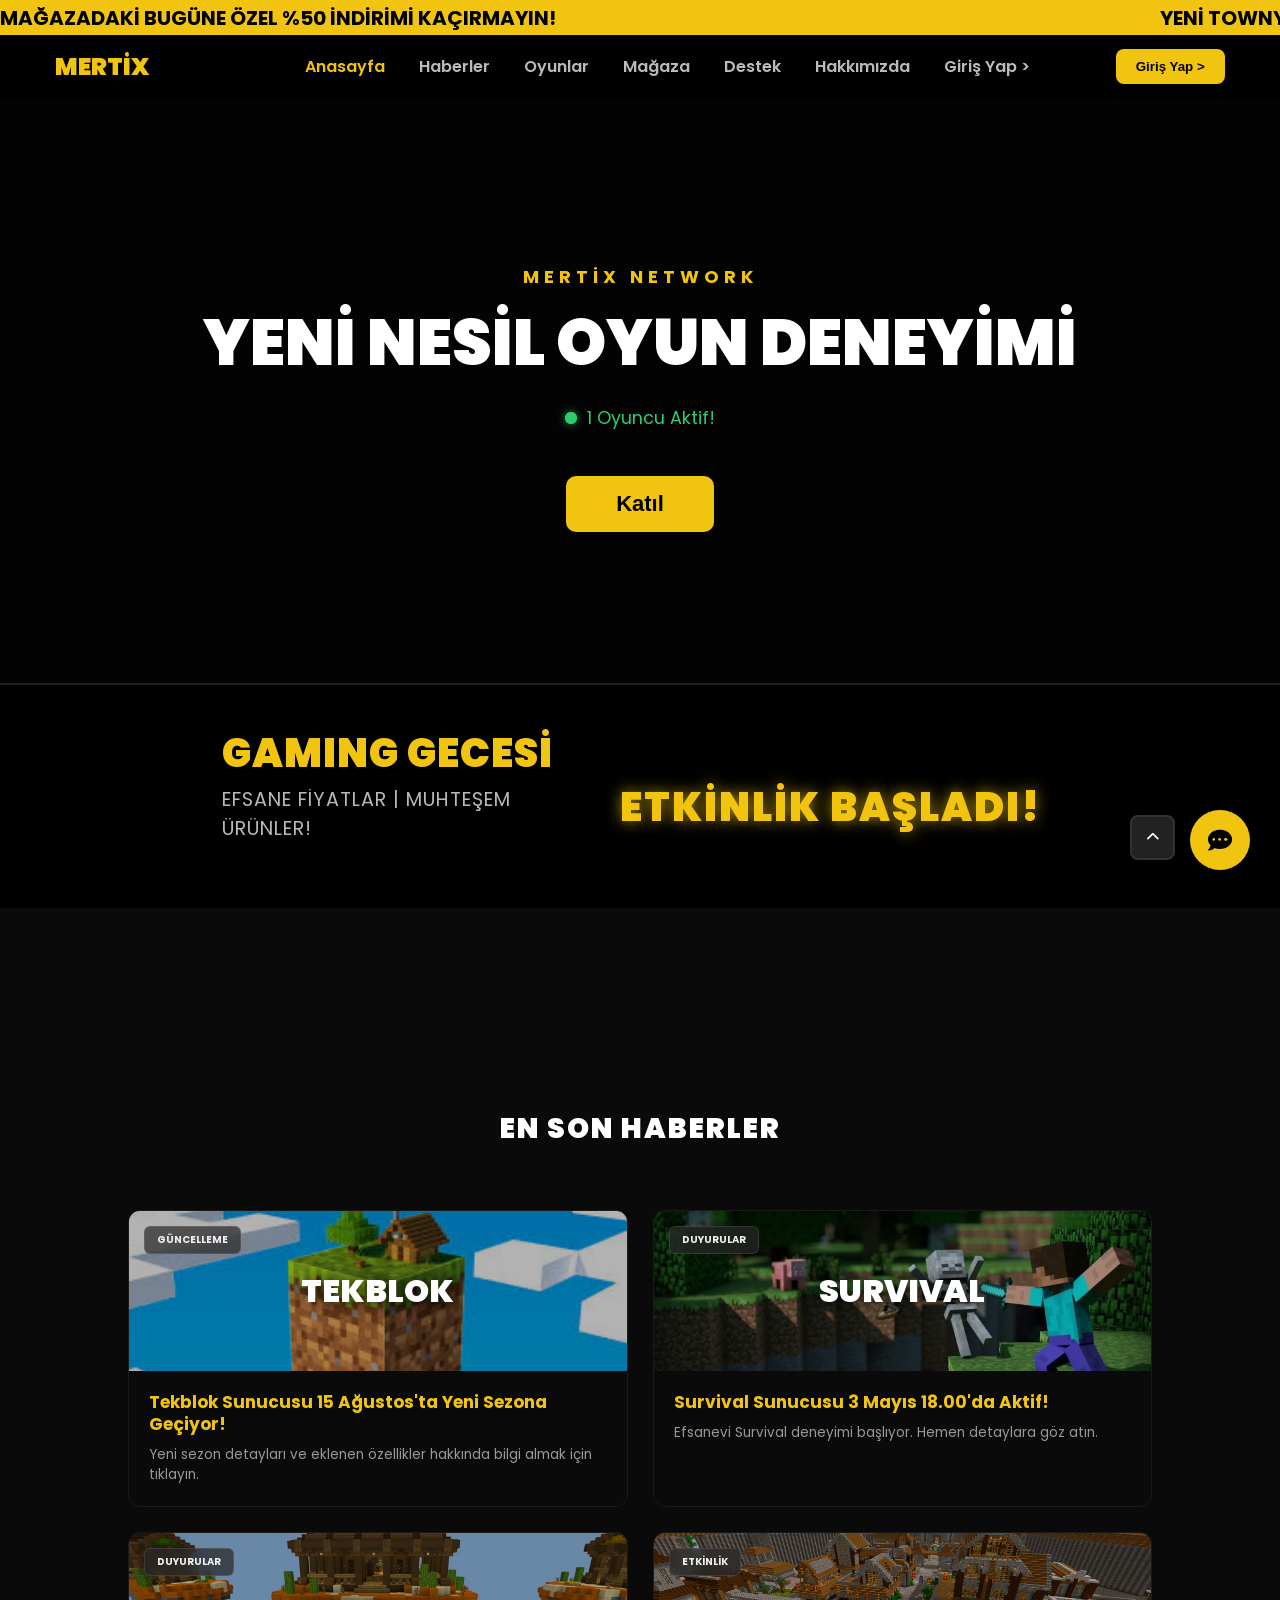
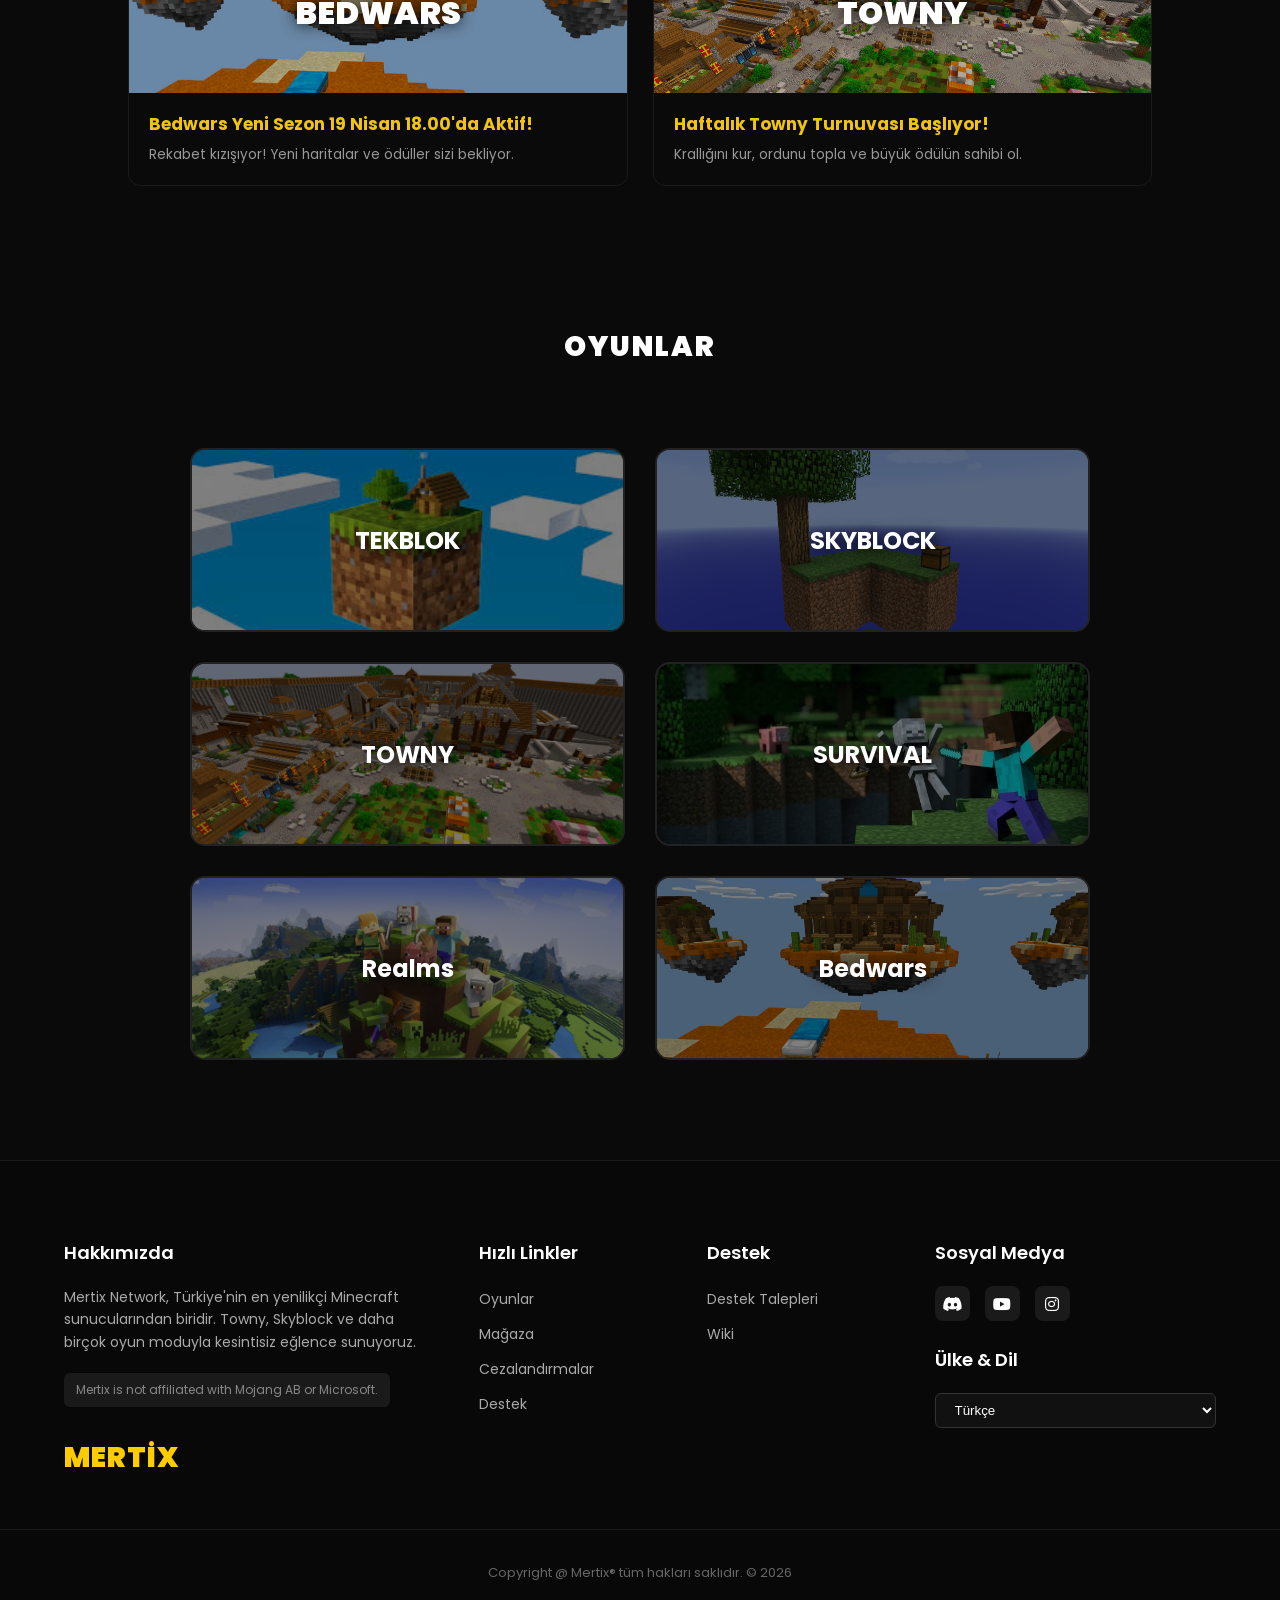
==== commit bcaedf33: "Add files via upload" ====
--- a/index.html
+++ b/index.html
@@ -26,23 +26,34 @@
 </div>
 
     <header>
-        <div class="logo">
-        <h2 style="color: #f1c40f; margin: 0; font-weight: 900;">MERTIX</h2>
-    </div>
-        <nav>
-    <a href="#" class="active" data-key="nav_home">Anasayfa</a>
-    <a href="#games" data-key="nav_games">Oyunlar</a>
-    <a href="#news" data-key="nav_news">Haberler</a>
-    <a href="#" data-key="nav_shop">Mağaza</a>
-    <a href="#" data-key="nav_support">Destek</a>
-    <a href="#footer" data-key="nav_about">Hakkımızda</a>
-</nav>
-<button class="login-btn" data-key="btn_login">Giriş Yap ></button>
-    </header>
+    <div class="logo">
+        <h2 style="color: #f1c40f; margin: 0; font-weight: 900;">MERTİX</h2>
+    </div>
+
+    <div class="menu-toggle" id="mobile-menu">
+        <span class="bar"></span>
+        <span class="bar"></span>
+        <span class="bar"></span>
+    </div>
+
+    <nav class="nav-container">
+        <div class="nav-links">
+            <a href="#" class="active" data-key="nav_home">Anasayfa</a>
+            <a href="#news" data-key="nav_news">Haberler</a>
+            <a href="#games" data-key="nav_games">Oyunlar</a>
+            <a href="#" data-key="nav_shop">Mağaza</a>
+            <a href="#" data-key="nav_support">Destek</a>
+            <a href="#footer" data-key="nav_about">Hakkımızda</a>
+            <a href="#login" class="mobile-only-login" data-key="btn_login">Giriş Yap ></a>
+        </div>
+    </nav>
+
+    <button class="login-btn desktop-only" data-key="btn_login">Giriş Yap ></button>
+</header>
 
     <main>
         <section class="hero">
-    <h2 data-key="hero_sub">MERTIX NETWORK</h2>
+    <h2 data-key="hero_sub">MERTİX NETWORK</h2>
     <h1 data-key="hero_title">YENİ NESİL OYUN DENEYİMİ</h1>
     <div class="online-count">
         <span class="status-dot"></span>
@@ -167,7 +178,7 @@
             <div class="disclaimer">
                 Mertix is not affiliated with Mojang AB or Microsoft.
             </div>
-            <div class="footer-logo-text">MERTIX</div>
+            <div class="footer-logo-text">MERTİX</div>
         </div>
 
         <!-- Hızlı Linkler -->
--- a/style.css
+++ b/style.css
@@ -1036,174 +1036,318 @@
    MOBILE OPTIMIZATION (Responsive Design)
    ============================================================ */
 
+/* ============================================================
+   MOBILE OPTIMIZATION (Responsive Design) - GÜNCEL VERSİYON
+   ============================================================ */
+
 @media (max-width: 768px) {
+
+    .desktop-only { display: none !important; }
+
+    html {
+        scroll-behavior: smooth;
+    }
+
+    /* Sayfa akışını kontrol etmek için main'i flex yapıyoruz */
+    main { 
+        display: flex !important; 
+        flex-direction: column !important; 
+    }
+
     /* 1. Header & Navigasyon */
-    html{
-        scroll-behavior: smooth;
-    }
-
     header {
-        height: auto !important;
+        height: 70px !important;
+        padding: 0 20px !important;
+        display: flex !important;
+        justify-content: space-between !important;
+        align-items: center !important;
+        position: sticky !important;
+        top: 0;
+        z-index: 1100 !important;
+        background: #000 !important;
+        width: 100%;
+        box-sizing: border-box;
+        /* İstediğin o alt sarı çizgi */
+        border-bottom: 1px solid #f1c40f !important; 
+    }
+
+    section {
+        scroll-margin-top: 70px; 
+    }
+
+    /* Dokununca Büyüyen Buton Efekti */
+    .menu-toggle {
+        display: flex !important;
+        flex-direction: column;
+        justify-content: space-around;
+        width: 30px;
+        height: 22px;
+        cursor: pointer;
+        z-index: 1200;
+        transition: transform 0.2s cubic-bezier(0.175, 0.885, 0.32, 1.275);
+    }
+
+    /* Basılı tutunca/tıklayınca büyüme */
+    .menu-toggle:active {
+        transform: scale(1.3);
+    }
+
+    .menu-toggle .bar {
+        width: 100%;
+        height: 3px;
+        background-color: #f1c40f;
+        border-radius: 10px;
+    }
+
+    /* X İşareti */
+    .menu-toggle.open .bar:nth-child(1) { transform: translateY(7.5px) rotate(45deg); }
+    .menu-toggle.open .bar:nth-child(2) { opacity: 0; transform: translateX(-10px); }
+    .menu-toggle.open .bar:nth-child(3) { transform: translateY(-7.5px) rotate(-45deg); }
+
+    /* Menü Paneli: Kaymayan Perde Sistemi */
+    .nav-container {
+        display: block !important; 
+        position: absolute;
+        top: 70px;
+        left: 0;
+        width: 100%;
+        background: rgba(10, 10, 10, 0.98);
+        border-bottom: 1px solid #f1c40f;
+        z-index: 1000;
+        /* Animasyon Ayarları */
+        max-height: 0;
+        opacity: 0;
+        visibility: hidden;
+        overflow: hidden;
+        transition: all 0.5s cubic-bezier(0.4, 0, 0.2, 1);
+    }
+
+    /* Menü Açıldığında */
+    .nav-container.active {
+        max-height: 450px; /* İçeriğe göre yükseklik */
+        opacity: 1;
+        visibility: visible;
+    }
+
+    .nav-links {
+        display: flex !important;
         flex-direction: column !important;
-        padding: 10px !important;
-        gap: 8px !important;
+        padding: 10px 0 !important;
+    }
+
+    .nav-links a {
+        padding: 15px 0 !important;
+        text-align: center !important;
+        font-size: 18px !important;
+        color: #fff !important;
+        text-decoration: none;
+        border-bottom: 1px solid rgba(255,255,255,0.05);
+        /* Linklerin tek tek gelme animasyonu */
+        opacity: 0;
+        transform: translateY(-10px);
+        transition: 0.4s ease;
+    }
+
+    .nav-container.active .nav-links a {
+        opacity: 1;
+        transform: translateY(0);
+        transition-delay: 0.2s; /* Menü açıldıktan hemen sonra başlar */
+    }
+
+    .nav-links .active {
+        color: #f1c40f !important; /* Sarı renk vurgusu */
+    }
+
+    .nav-links a:active {
+        background: rgba(241, 196, 15, 0.2); /* Dokunmatik geri bildirim */
+        color: #f1c40f !important;
+    }
+
+
+    .mobile-only-login {
+        background-color: #f1c40f !important;
+        color: #000000 !important; /* Yazı rengi kesin siyah */
+        font-weight: 900 !important;
+        margin: 15px 20px !important; /* Biraz daha belirgin boşluk */
+        border-radius: 8px !important;
+        border: none !important;
+        text-align: center !important;
+        display: block !important;
+        text-decoration: none !important;
+    }
+
+    .nav-links a.mobile-only-login {
+        color: #000000 !important;
     }
 
     .scrolling-text span {
-        margin-right: 275px;
+        margin-right: 250px;
     }
 
     nav {
         display: flex;
         flex-wrap: wrap;
         justify-content: center;
-        gap: 8px !important;
+        gap: 10px !important;
     }
 
     nav a {
-        font-size: 11px !important;
-        margin: 0 2px !important;
-    }
-
-    /* 2. Hero Bölümü */
+        font-size: 12px !important;
+        margin: 0 4px !important;
+    }
+
+    /* 2. Hero Bölümü - EKRANI KAPLASIN */
     .hero {
-        height: auto !important;
-        padding-top: 30px !important;
-        padding-bottom: 20px !important;
-        display: flex;
-        flex-direction: column;
-        align-items: center;
-        text-align: center;
-    }
-
-    .hero h1 { font-size: 24px !important; }
-
-    /* 3. Gaming Night - TAM ÇÖZÜM */
+        order: 1 !important;
+        min-height: 80vh !important;
+        display: flex !important;
+        flex-direction: column !important;
+        justify-content: center !important;
+        align-items: center !important;
+        padding: 0 15px !important;
+    }
+
+    .hero h2 { 
+        font-size: 24px !important; 
+        letter-spacing: 4px !important; 
+        color: #f1c40f !important; }
+
+    .hero h1 { 
+        font-size: 46px !important; 
+        font-weight: 900 !important;
+        line-height: 1.0 !important;
+        margin: 10px 0 25px 0 !important;
+    }
+
+    /* Online Sayacı */
+    .online-count {
+        font-size: 18px !important; /* Oyuncu sayısını da biraz büyüttük */
+        margin-bottom: 20px !important;
+        font-weight: 500 !important;
+    }
+
+   
+
+    .play-btn { 
+        padding: 20px 65px !important; 
+        font-size: 24px !important; 
+        border-radius: 12px !important; 
+    }
+
+    /* 3. Haberler Bölümü */
+    .news {
+        order: 2 !important; /* Hero'dan sonra */
+        padding: 40px 5% !important;
+        border-top: 1px solid #f1c40f !important; /* Altına belirgin bir çizgi ekledik */
+    }
+
+    .section-title {
+        margin-top: 20px !important;
+        padding: 20px 0 !important;
+        text-align: center !important;
+        font-size: 1.5rem !important;
+        width: 100% !important;
+    }
+
+    .news-container {
+        display: grid !important;
+        grid-template-columns: 1fr !important;
+        gap: 20px !important;
+    }
+
+    /* 4. Oyunlar Bölümü */
+    .games {
+        order: 3 !important; /* Haberlerden sonra */
+        padding-bottom: 60px !important;
+        border-top: 1px solid #f1c40f !important; /* Altına belirgin bir çizgi ekledik */
+    }
+
+    .game-cards {
+        grid-template-columns: 1fr !important; /* Mobilde tek sütun daha şık */
+        padding: 0 5% !important;
+        gap: 15px !important;
+    }
+
+    .game-card { 
+        width: 100% !important;
+        height: 120px !important; 
+    }
+
+    /* 5. Gaming Gecesi - EN ALTA TAŞINDI VE ÇİZGİLİ */
     .gaming-night {
-        margin: 0 !important;
-        padding: 20px 5% !important; /* Boşluğu minimize ettik */
+        order: 4 !important; 
+        margin-top: 20px !important; /* Üstteki bölümle arasını biraz açtık */
+        padding: 30px 5% !important;
         display: flex !important;
         flex-direction: column !important;
         align-items: center !important;
-        justify-content: flex-start !important; /* Her şeyi yukarı yasla */
-        min-height: auto !important; /* Yükseklik zorlamasını kaldırdık */
-        height: 300px !important;
+        justify-content: center !important;
+        height: auto !important;
         background-color: #000 !important;
-    }
-
-    .gaming-info {
-        margin-bottom: 0 !important; /* Bilgi kısmı ile sayaç arasını kapattık */
-        padding-bottom: 0 !important;
-    }
-
-    .gaming-info h3 {
-        font-size: 1.5rem !important; /* Yazıyı küçülttük */
-        margin-bottom: 5px !important;
-    }
-
-    .gaming-info p {
-        font-size: 0.7rem !important;
-        margin-bottom: 0 !important;
-    }
-
-    #timer {
-        margin-top: 10px !important; /* Sayacı yazıya iyice yaklaştırdık */
-        margin-bottom: 10px !important;
-        display: flex !important;
-        flex-direction: row !important; /* Yan yana diz */
-        justify-content: center !important;
-        gap: 5px !important;
-        width: 100% !important;
-        height: auto !important;
-    }
-
-    .timer-box {
-        min-width: 42px !important; /* Kutuları küçülttük ki sığsın */
-        padding: 5px 2px !important;
-        background: rgba(255, 255, 255, 0.05);
-        border: 1px solid #f1c40f;
-        border-radius: 6px;
-    }
-
-    .timer-box span {
-        font-size: 13px !important;
-        font-weight: bold;
-    }
-
-    .timer-box small {
-        font-size: 7px !important;
-        display: block;
-    }
-
-    /* 4. Haberler ve Oyunlar (Genişlik ve Hizalama) */
-    .section-title {
-        margin-top: 30px !important;
-        text-align: center !important;
-        font-size: 1.3rem !important;
-    }
-
-    /* 1. Haberler ve Oyunlar Kapsayıcısı */
-    .news-container, 
-    .game-cards {
-        display: grid !important; /* Flex yerine kesin çözüm Grid */
-        grid-template-columns: 1fr !important;
-        justify-items: center !important; /* İçindeki kartları tam merkeze çiviler */
-        width: 100% !important;
-        padding: 0 !important; /* Kenar boşluklarını kartın genişliğiyle yöneteceğiz */
-        margin: 0 auto !important;
-        gap: 20px !important;
-        box-sizing: border-box !important;
-    }
-
-    /* 2. Haber ve Oyun Kartları (Genişlikleri Eşitlendi) */
-    .news-card, 
-    .game-card {
-        width: 90% !important; /* Sağ ve soldan %5 eşit boşluk bırakır */
-        max-width: 450px !important; /* Tabletlerde aşırı genişlemesini önler */
-        margin: 0 auto !important;
-        border-radius: 12px !important;
-        overflow: hidden !important;
+        /* Belirgin Alt ve Üst Çizgiler */
+        border-top: 1px solid #f1c40f !important;
+        border-bottom: 1px solid #f1c40f !important;
+    }
+
+    .gaming-content {
         display: flex !important;
         flex-direction: column !important;
+        align-items: center !important;
+        gap: 10px !important; /* Yazı ve sayaç arasındaki boşluğu minimize ettik */
+    }
+
+    .gaming-info {
+        min-width: unset !important;
+        width: 100% !important;
+        text-align: center !important;
+    }
+
+    .gaming-info h3 {
+        font-size: 1.8rem !important;
+        margin-bottom: 5px !important;
+        color: #f1c40f !important;
+    }
+
+    .gaming-info p {
+        display: block !important;
+        font-size: 1rem !important; /* Yazıyı daha okunabilir yaptık */
+        color: #fff !important;
+        margin: 0 0 15px 0 !important; /* Sayaçla arasına tatlı bir boşluk */
+        font-weight: 600 !important;
+        letter-spacing: 1px !important;
+    }
+
+    #timer {
+        display: flex !important;
+        flex-direction: row !important;
+        justify-content: center !important;
+        gap: 10px !important;
+        width: 100% !important;
+        margin: 0 !important;
+    }
+
+    .time-box {
+        min-width: 65px !important;
+        padding: 10px 5px !important;
         background: #111 !important;
-        box-sizing: border-box !important;
-    }
-
-    /* 3. Haber Görselleri */
-    .news-card img {
-        width: 100% !important;
-        height: 180px !important;
-        object-fit: cover !important;
-        display: block !important;
-    }
-
-    /* 4. Haber İçerik Yazıları */
-    .news-card-content {
-        padding: 15px !important;
-        text-align: left !important;
-        width: 100% !important;
-        box-sizing: border-box !important;
-    }
-
-    .news-card-content h3 {
-        font-size: 1.1rem !important;
-        margin-bottom: 8px !important;
+        border: 1px solid rgba(241, 196, 15, 0.6) !important;
+        border-radius: 8px !important;
+    }
+
+    .time-box span { 
+        font-size: 22px !important; 
         color: #f1c40f !important;
-        line-height: 1.2 !important;
-    }
-
-    .news-card-content p {
-        font-size: 0.85rem !important;
-        line-height: 1.4 !important;
-        color: #ccc !important;
-    }
-
-    .game-card { height: 110px !important; }
-
-    /* 5. Alt Düğmeler */
+    }
+
+    .time-box label { 
+        font-size: 9px !important; 
+        color: #888 !important;
+    }
+
+    /* 6. Alt Düğmeler */
     .fixed-buttons {
-        right: 10px !important;
-        bottom: 10px !important;
+        right: 15px !important;
+        bottom: 15px !important;
     }
 }
 
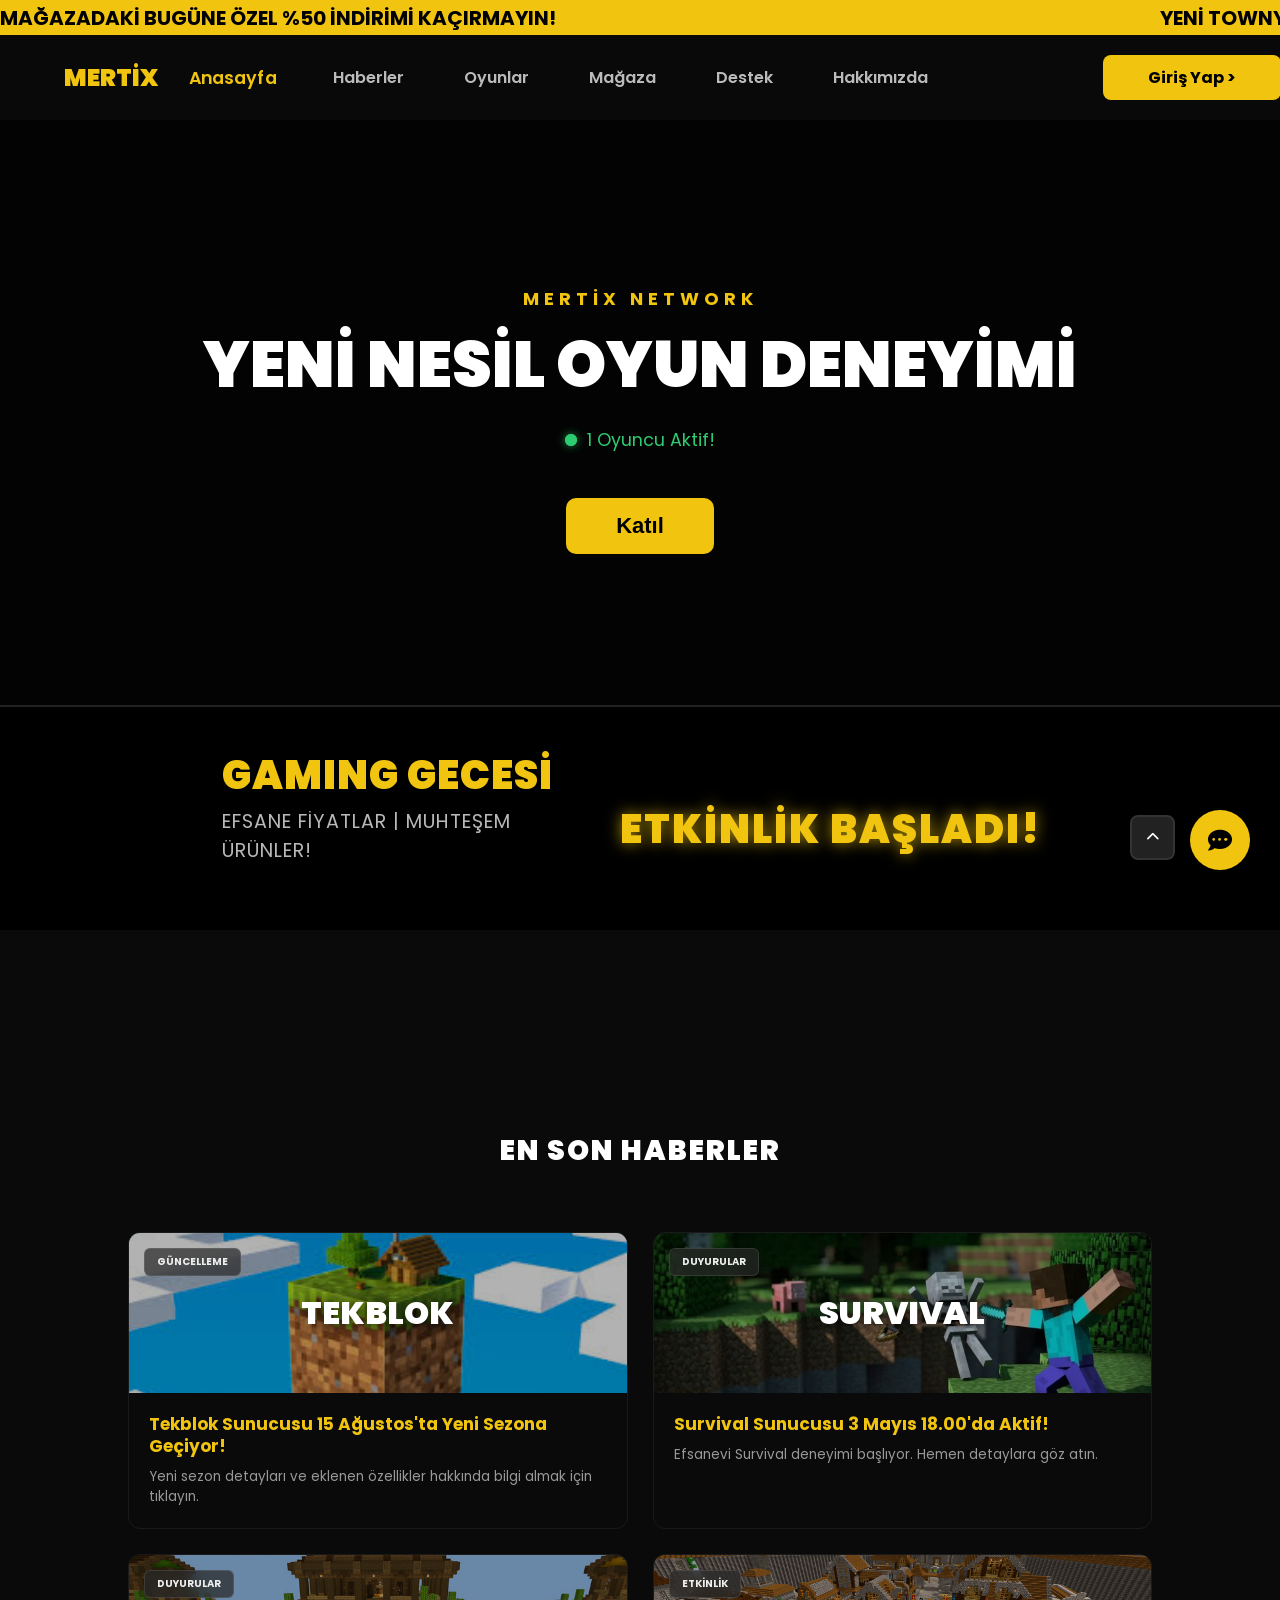
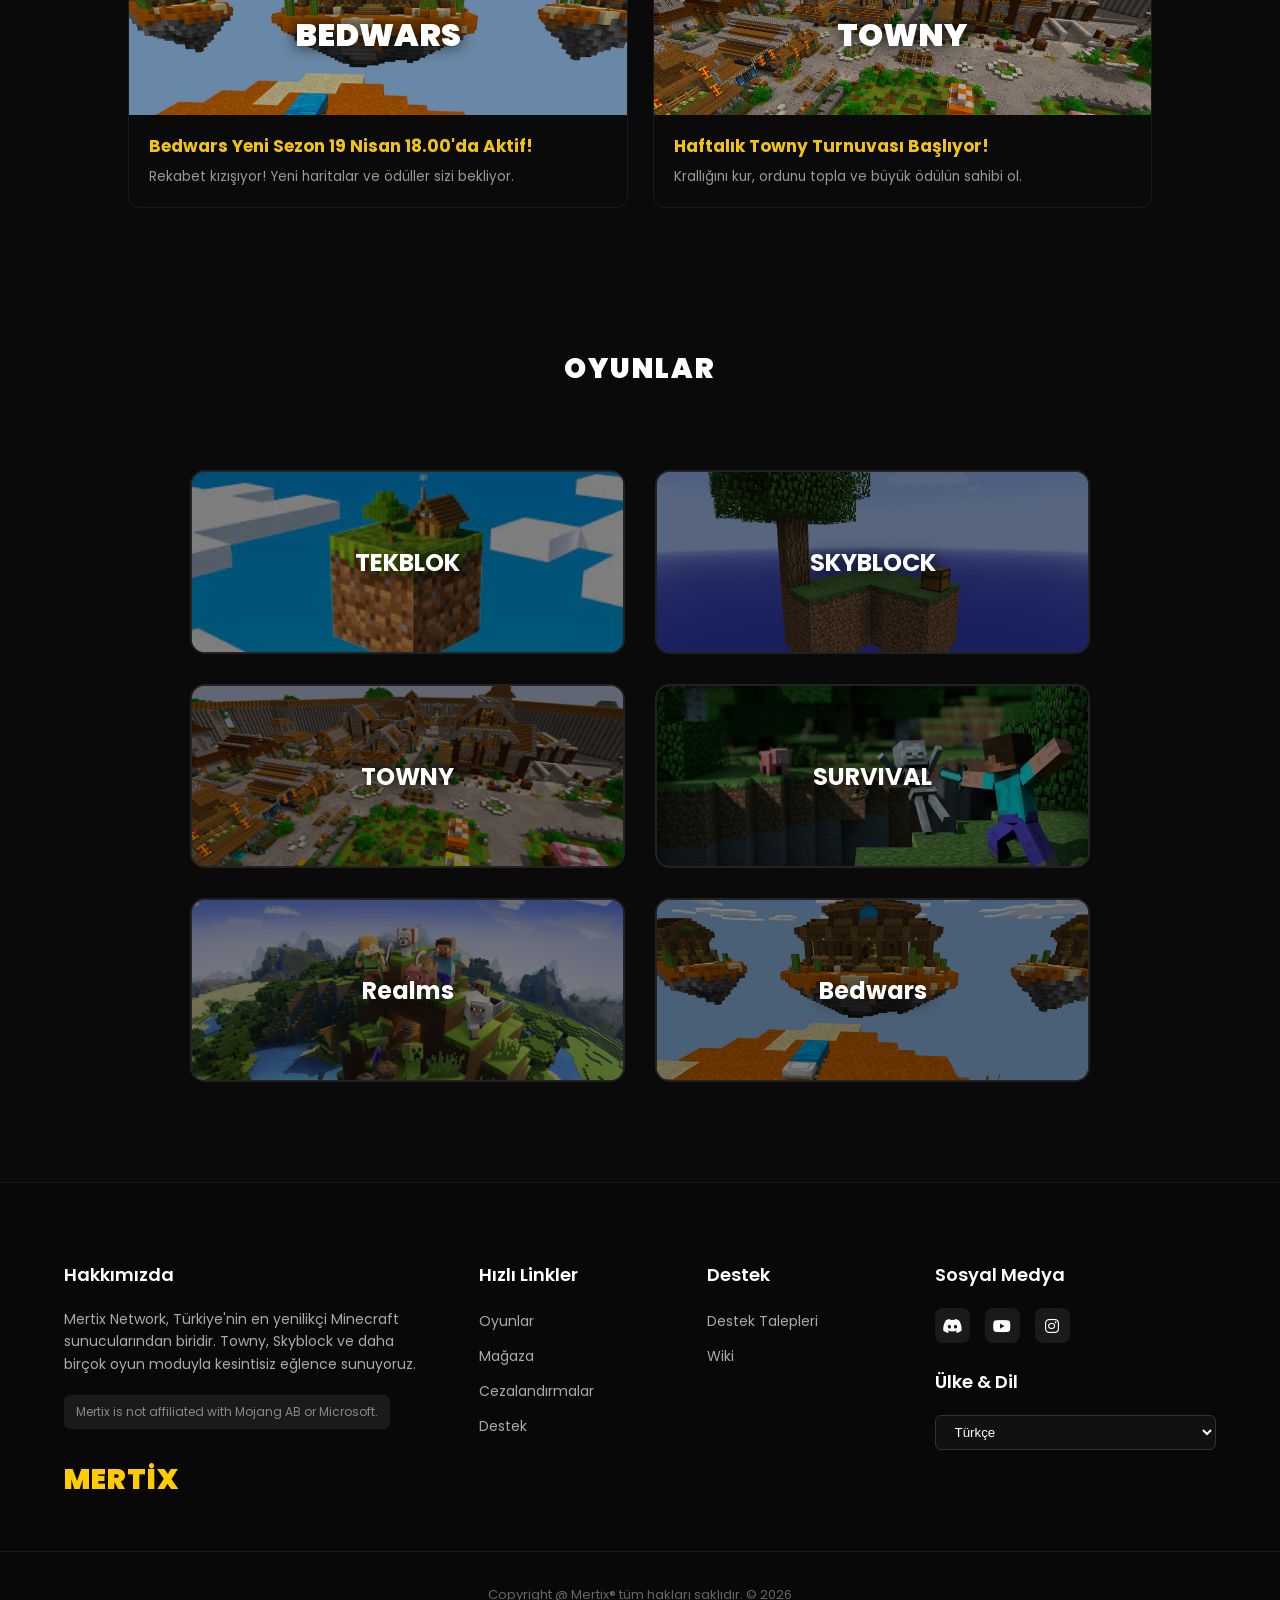
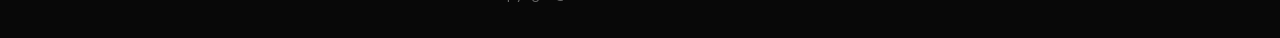
==== commit b02d607f: "Add files via upload" ====
--- a/index.html
+++ b/index.html
@@ -44,11 +44,11 @@
             <a href="#" data-key="nav_shop">Mağaza</a>
             <a href="#" data-key="nav_support">Destek</a>
             <a href="#footer" data-key="nav_about">Hakkımızda</a>
-            <a href="#login" class="mobile-only-login" data-key="btn_login">Giriş Yap ></a>
+            <a href="login/login.html" class="mobile-login" data-key="btn_login">Giriş Yap ></a>
         </div>
     </nav>
 
-    <button class="login-btn desktop-only" data-key="btn_login">Giriş Yap ></button>
+    <a href="login/login.html" class="login-btn desktop-login" data-key="btn_login">Giriş Yap ></a>
 </header>
 
     <main>
--- a/style.css
+++ b/style.css
@@ -5,6 +5,8 @@
     --bg-card: #141414;
     --text-white: #ffffff;
 }
+
+
 
 html {
     scroll-behavior: smooth;
@@ -50,12 +52,14 @@
 
 /* 3. Navigasyon / Header */
 header {
-    height: 7vh;
-    display: flex;
-    justify-content: space-around;
-    align-items: center;
-    padding: 0 20px;
-    background: rgba(0, 0, 0, 0.9); /* Header siyah kalsın */
+    display: flex;
+    justify-content: space-between;
+    align-items: center;
+    padding: 15px 5%;
+    background-color: rgba(10, 10, 10, 0.95);
+    position: sticky;
+    top: 0;
+    z-index: 1000;
 }
 
 .logo img {
@@ -74,14 +78,46 @@
     transform: scale(1.1);
 }
 
+.nav-container {
+    width: 100%;
+    max-width: 1200px;
+    margin: 0 auto;
+    display: flex;
+    justify-content: center; /* Yatayda tam ortalar */
+    align-items: center;
+    padding: 15px 20px;
+}
+
+.nav-links {
+    display: flex;
+    list-style: none;
+    gap: 30px; /* Linkler arası düzenli boşluk */
+    align-items: center;
+    justify-content: center;
+}
+
+.desktop-login {
+    display: flex !important;
+    white-space: nowrap; /* Yazının tek satırda kalmasını sağlar */
+    width: auto !important; /* Genişliği içeriği kadar yapar */
+    padding: 10px 20px !important;
+    justify-content: center;
+    align-items: center;
+}
+
 .login-btn {
-    background: var(--primary);
-    border: none;
-    padding: 10px 20px;
+    background-color: var(--primary);
+    color: black !important;
+    padding: 10px 24px !important;
     border-radius: 8px;
     font-weight: bold;
-    cursor: pointer;
-    transition: 0.3s;
+    text-decoration: none;
+    transition: all 0.3s ease;
+    display: flex;
+    align-items: center;
+    justify-content: center;
+    height: auto !important; /* Diğer sabit yükseklikleri ezsin */
+    border: none;
 }
 
 .login-btn:hover {
@@ -252,7 +288,7 @@
     padding: 15px;
     border-radius: 8px;
     min-width: 80px;
-    border: 1px solid #333;
+    border: 1px solid #f1c40f;
 }
 
 .time-box span {
@@ -1016,6 +1052,26 @@
     color: #000;
 }
 
+@media (min-width: 769px) {
+    .nav-links {
+        display: flex;
+        gap: 30px;
+        margin-right: 120px; /* Bu değer PC'de menüyü sola kaydırır */
+    }
+
+    /* Menü içindeki mobil butonu PC'de kesinlikle gizle */
+    .desktop-login {
+        display: flex !important; /* Görünür yap */
+        min-width: 130px; /* Butonun daralmasını engeller */
+        justify-content: center;
+        margin-left: 20px; /* Menüden biraz uzaklaştır */
+    }
+
+    .mobile-login {
+        display: none !important; /* Mobildeki butonu kesin gizle */
+    }
+}
+
 /* Mobilde dokunma alanını netleştirelim */
 @media (max-width: 768px) {
     .bot-inline-btn {
@@ -1081,9 +1137,9 @@
         flex-direction: column;
         justify-content: space-around;
         width: 30px;
-        height: 22px;
+        height: 21px;
         cursor: pointer;
-        z-index: 1200;
+        z-index: 1001; /* Menü panelinin üstünde kalmalı */
         transition: transform 0.2s cubic-bezier(0.175, 0.885, 0.32, 1.275);
     }
 
@@ -1103,6 +1159,14 @@
     .menu-toggle.open .bar:nth-child(1) { transform: translateY(7.5px) rotate(45deg); }
     .menu-toggle.open .bar:nth-child(2) { opacity: 0; transform: translateX(-10px); }
     .menu-toggle.open .bar:nth-child(3) { transform: translateY(-7.5px) rotate(-45deg); }
+
+    .bar {
+        width: 100%;
+        height: 3px;
+        background-color: var(--primary) !important; /* Görünür olması için sarı yaptık */
+        border-radius: 10px;
+        display: block !important;
+    }
 
     /* Menü Paneli: Kaymayan Perde Sistemi */
     .nav-container {
@@ -1124,47 +1188,24 @@
 
     /* Menü Açıldığında */
     .nav-container.active {
-        max-height: 450px; /* İçeriğe göre yükseklik */
+        max-height: 460px; /* İçeriğe göre yükseklik */
         opacity: 1;
+        display: flex !important;
         visibility: visible;
     }
-
+    
     .nav-links {
         display: flex !important;
         flex-direction: column !important;
         padding: 10px 0 !important;
     }
 
-    .nav-links a {
-        padding: 15px 0 !important;
-        text-align: center !important;
-        font-size: 18px !important;
-        color: #fff !important;
-        text-decoration: none;
-        border-bottom: 1px solid rgba(255,255,255,0.05);
-        /* Linklerin tek tek gelme animasyonu */
-        opacity: 0;
-        transform: translateY(-10px);
-        transition: 0.4s ease;
-    }
-
-    .nav-container.active .nav-links a {
-        opacity: 1;
-        transform: translateY(0);
-        transition-delay: 0.2s; /* Menü açıldıktan hemen sonra başlar */
-    }
-
-    .nav-links .active {
-        color: #f1c40f !important; /* Sarı renk vurgusu */
-    }
-
-    .nav-links a:active {
-        background: rgba(241, 196, 15, 0.2); /* Dokunmatik geri bildirim */
-        color: #f1c40f !important;
-    }
-
-
-    .mobile-only-login {
+
+desktop-login {
+    display: none !important; /* PC'deki butonu gizle */
+}
+
+    .mobile-login {
         background-color: #f1c40f !important;
         color: #000000 !important; /* Yazı rengi kesin siyah */
         font-weight: 900 !important;
@@ -1176,8 +1217,39 @@
         text-decoration: none !important;
     }
 
-    .nav-links a.mobile-only-login {
+    .nav-links a.mobile-login {
         color: #000000 !important;
+    }
+
+    
+    .nav-links a {
+        padding: 5px !important;
+        text-align: center !important;
+        font-size: 1.1rem !important;
+        color: #fff !important;
+        font-weight: 600 !important;
+        text-decoration: none;
+        border-bottom: 1px solid rgba(255,255,255,0.05);
+        white-space: nowrap; /* Linklerin taşmasını engeller */
+        /* Linklerin tek tek gelme animasyonu */
+        opacity: 0;
+        transform: translateY(-10px);
+        transition: 0.4s ease;
+    }
+
+    .nav-container.active .nav-links a {
+        opacity: 1;
+        transform: translateY(0);
+        transition-delay: 0.2s; /* Menü açıldıktan hemen sonra başlar */
+    }
+
+    .nav-links .active {
+        color: #f1c40f !important; /* Sarı renk vurgusu */
+    }
+
+    .nav-links a:active {
+        background: rgba(241, 196, 15, 0.2); /* Dokunmatik geri bildirim */
+        color: #f1c40f !important;
     }
 
     .scrolling-text span {
@@ -1349,6 +1421,24 @@
         right: 15px !important;
         bottom: 15px !important;
     }
+
+    /* PC için olan dışarıdaki butonu mobilde gizle */
+    .desktop-login {
+        display: none !important;
+    }
+
+    /* Menü içindeki mobil butonu mobilde göster ve şekillendir */
+    .mobile-login {
+        display: block !important;
+        background: var(--primary) !important;
+        color: #000 !important;
+        padding: 12px !important;
+        margin: 15px 20px !important;
+        border-radius: 8px !important;
+        text-align: center !important;
+        font-weight: bold !important;
+        text-decoration: none !important;
+    }
 }
 
 
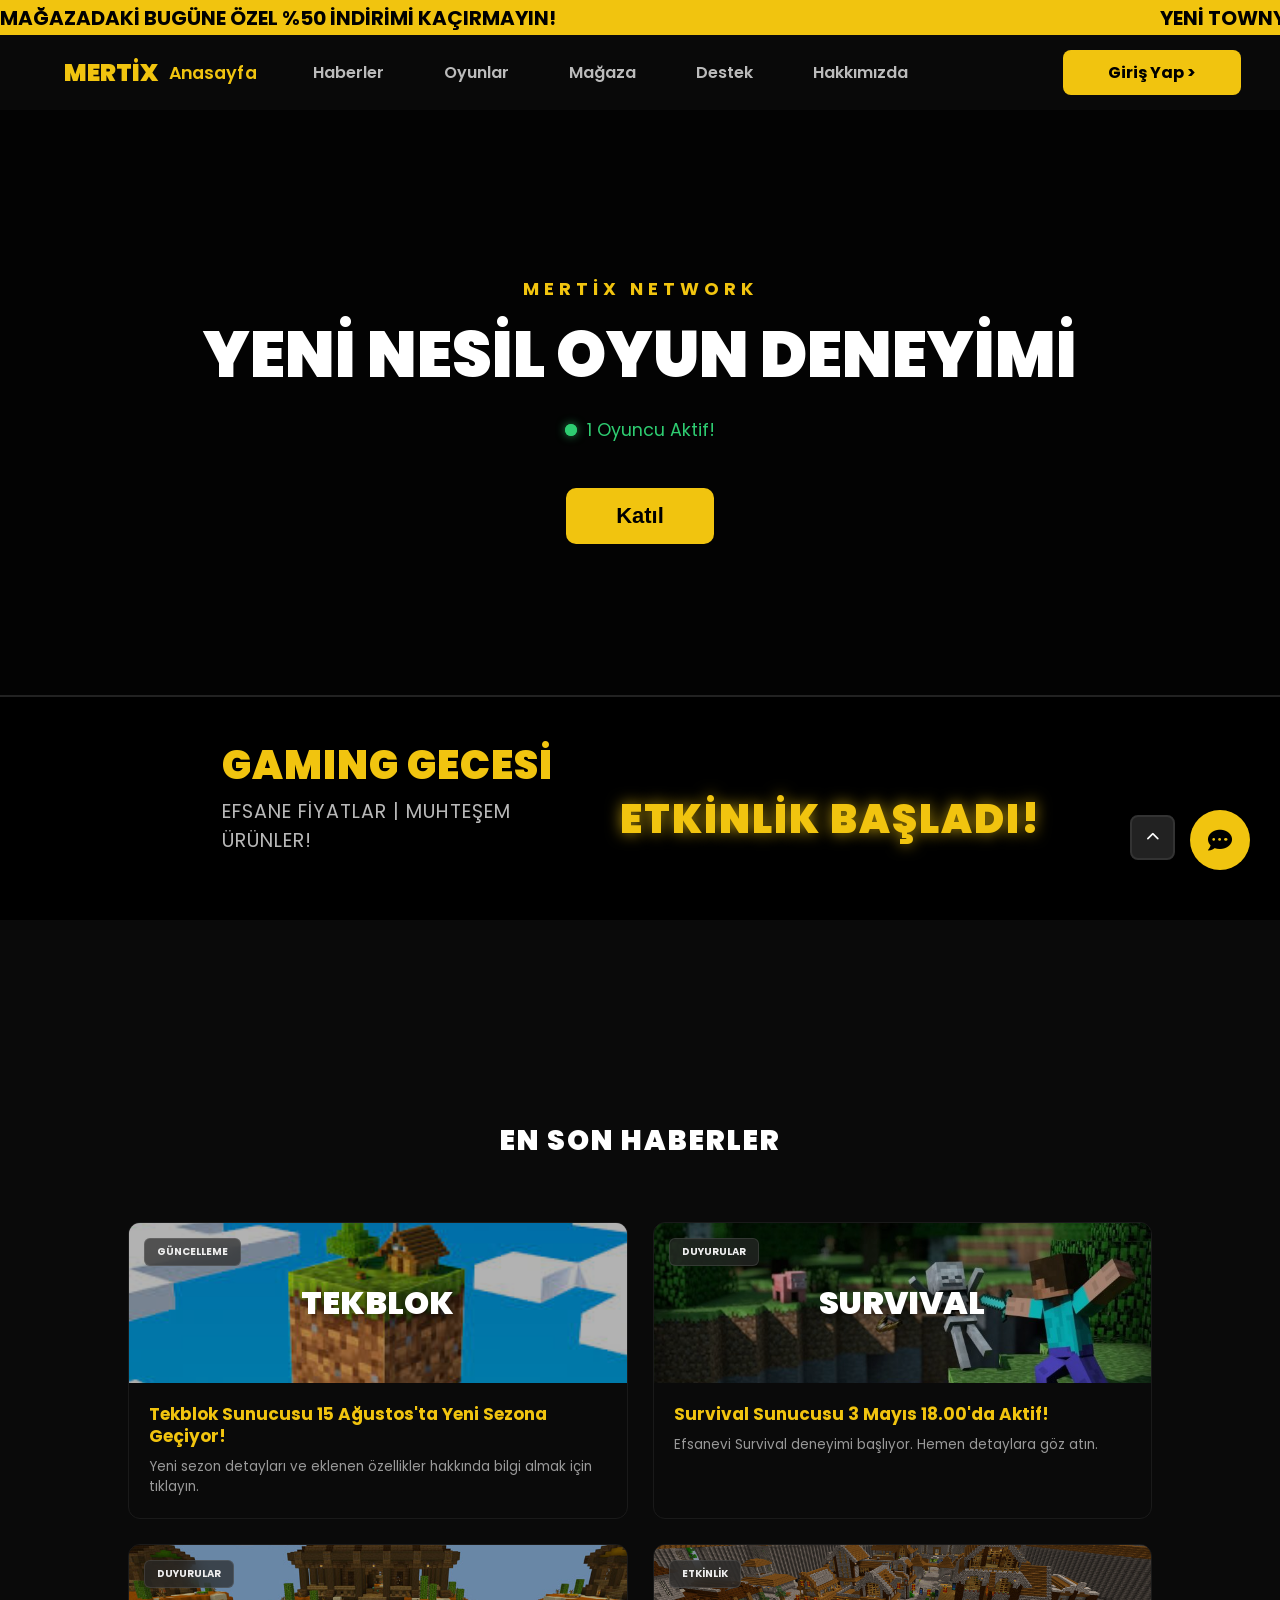
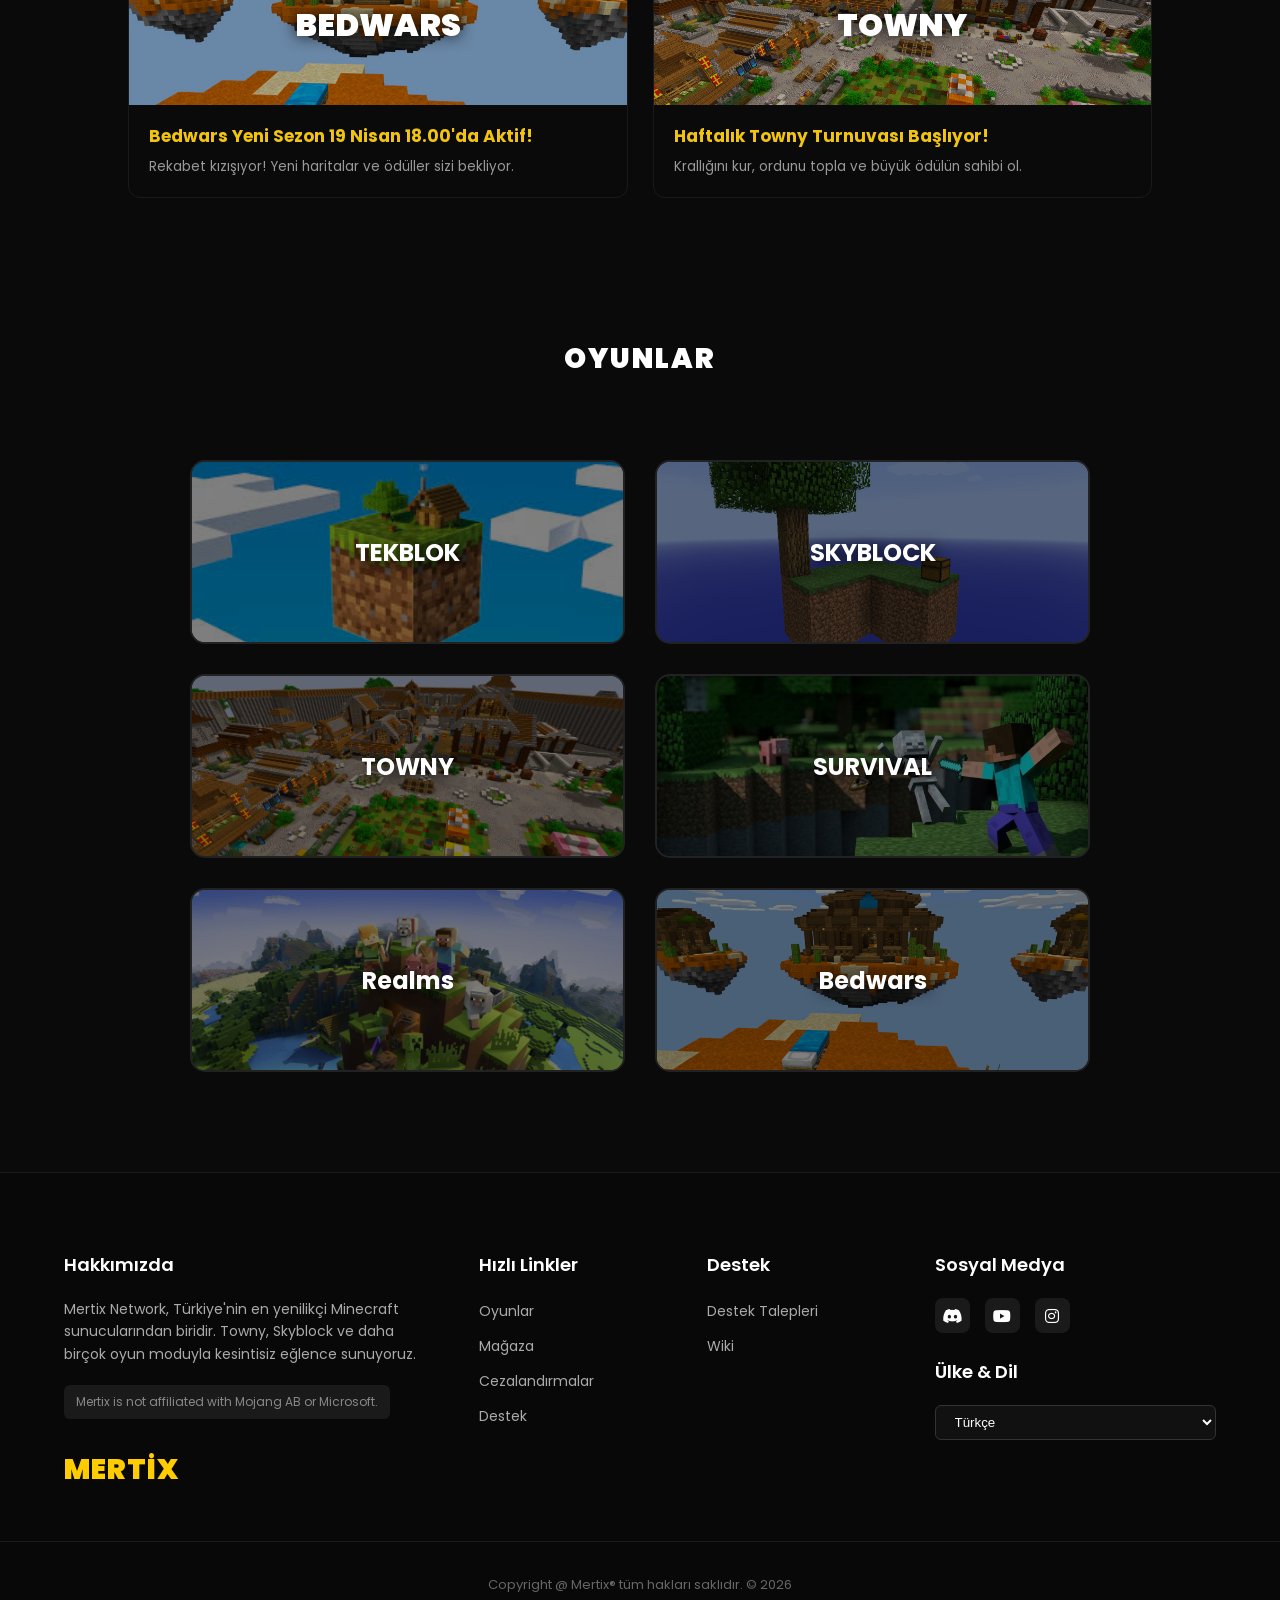
==== commit 2f89ae04: "Add files via upload" ====
--- a/index.html
+++ b/index.html
@@ -17,11 +17,9 @@
         <span data-key="top_bar_1">MAĞAZADAKİ BUGÜNE ÖZEL %50 İNDİRİMİ KAÇIRMAYIN!</span>
         <span data-key="top_bar_2">YENİ TOWNY SEZONU ÇOK YAKINDA SİZLERLE!</span>
         <span data-key="top_bar_3">DİSCORD SUNUCUMUZA KATILMAYI UNUTMAYIN!</span>
-        <span data-key="top_bar_4">MERTIX DESTEK BOTU ERİŞİME KAPANMIŞTIR...</span>
         <span data-key="top_bar_1">MAĞAZADAKİ BUGÜNE ÖZEL %50 İNDİRİMİ KAÇIRMAYIN!</span>
         <span data-key="top_bar_2">YENİ TOWNY SEZONU ÇOK YAKINDA SİZLERLE!</span>
         <span data-key="top_bar_3">DİSCORD SUNUCUMUZA KATILMAYI UNUTMAYIN!</span>
-        <span data-key="top_bar_4">MERTIX DESTEK BOTU ERİŞİME KAPANMIŞTIR...</span>
     </div>
 </div>
 
--- a/style.css
+++ b/style.css
@@ -62,8 +62,25 @@
     z-index: 1000;
 }
 
+/* Logo Stili */
+.logo {
+    display: flex;
+    justify-content: center;
+    align-items: center;
+}
+
 .logo img {
-    height: 50px;
+    height: 80px; /* Logonun boyutunu buradan ayarlayabilirsin */
+    width: auto;
+}
+
+.nav {
+    width: 100%;
+    display: flex;
+    justify-content: center; /* Tüm içeriği yatayda ortalar */
+    align-items: center;
+    padding: 20px 0;
+    position: relative;
 }
 
 nav a {
@@ -79,21 +96,32 @@
 }
 
 .nav-container {
-    width: 100%;
+    width: 90%;
     max-width: 1200px;
-    margin: 0 auto;
-    display: flex;
-    justify-content: center; /* Yatayda tam ortalar */
-    align-items: center;
-    padding: 15px 20px;
-}
-
+    display: flex;
+    flex-direction: column; /* Logoyu üste, menüyü alta alarak tam simetri sağlar */
+    align-items: center;    /* Dikey eksende her şeyi ortalar */
+    justify-content: center;
+    gap: 25px;              /* Logo ile menü arasındaki boşluk */
+}
+
+/* Menü Linkleri */
 .nav-links {
     display: flex;
     list-style: none;
-    gap: 30px; /* Linkler arası düzenli boşluk */
-    align-items: center;
-    justify-content: center;
+    gap: 40px; /* Linkler arasındaki yatay boşluk */
+    padding: 0;
+    margin: 0;
+    justify-content: center; /* Linkleri kendi içinde ortalar */
+}
+
+.nav-links li a {
+    text-decoration: none;
+    color: var(--text-white);
+    font-weight: 500;
+    font-size: 16px;
+    white-space: nowrap; /* Yazıların kırılmasını önler */
+    transition: 0.3s;
 }
 
 .desktop-login {
@@ -1175,6 +1203,8 @@
         top: 70px;
         left: 0;
         width: 100%;
+        flex-direction: row !important; /* Mobilde logoyu ve hamburger menüyü yan yana tutar */
+        justify-content: center !important;
         background: rgba(10, 10, 10, 0.98);
         border-bottom: 1px solid #f1c40f;
         z-index: 1000;
@@ -1189,6 +1219,7 @@
     /* Menü Açıldığında */
     .nav-container.active {
         max-height: 460px; /* İçeriğe göre yükseklik */
+        max-height: 560px;
         opacity: 1;
         display: flex !important;
         visibility: visible;
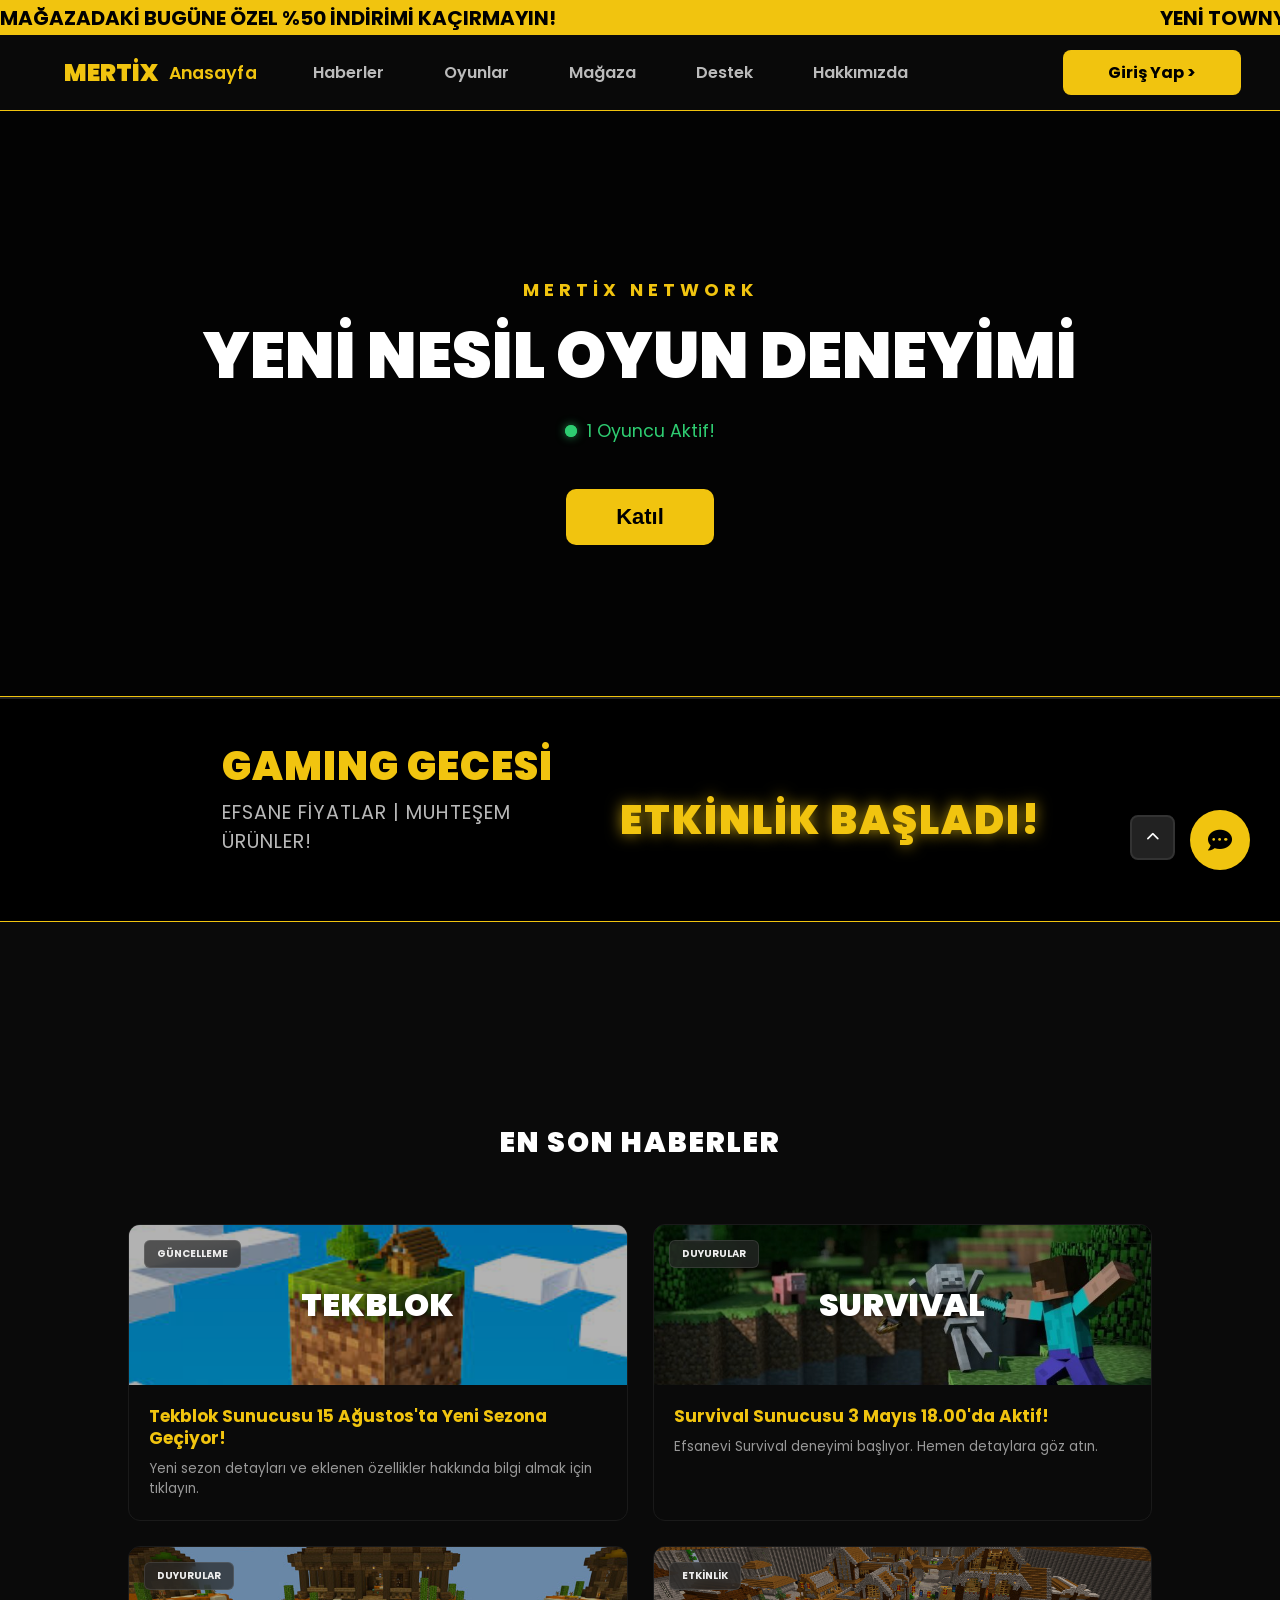
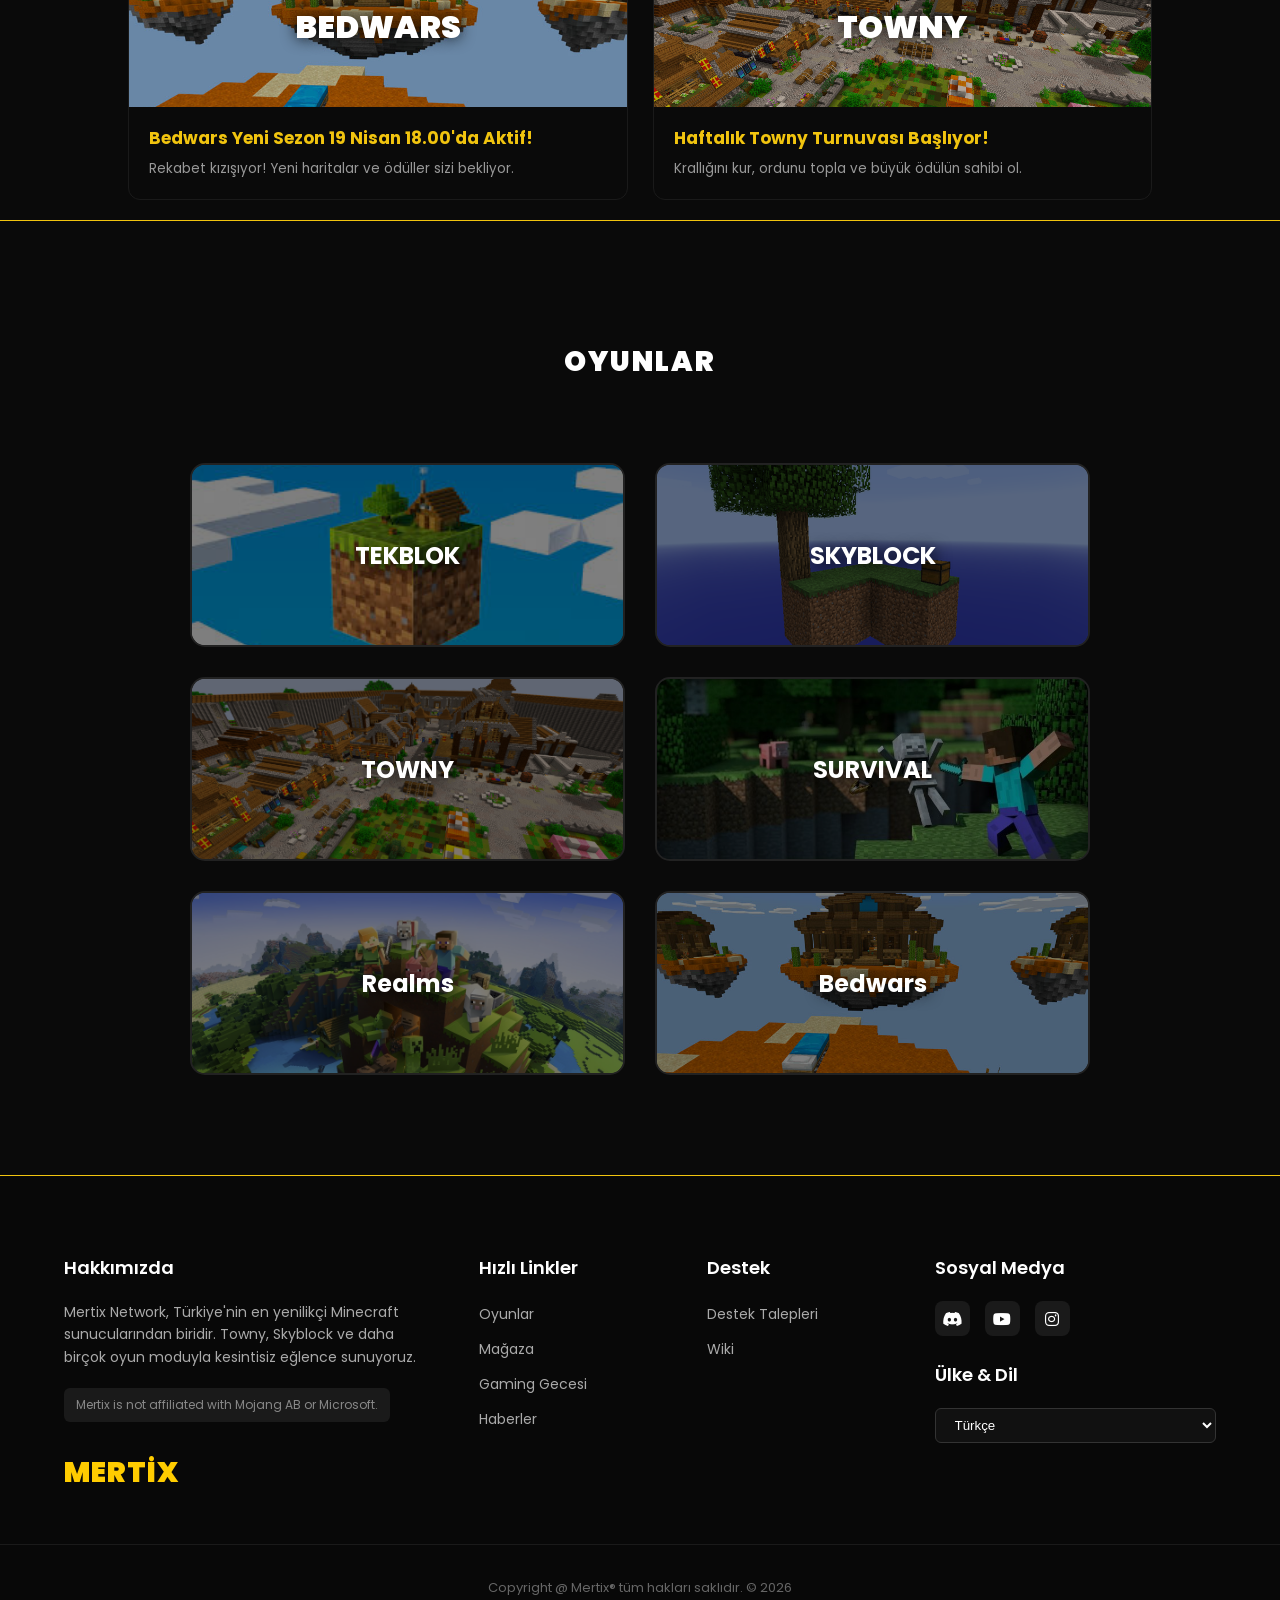
==== commit f474425e: "Add files via upload" ====
--- a/index.html
+++ b/index.html
@@ -183,10 +183,10 @@
         <div class="footer-section links">
     <h3 data-key="footer_quick_links">Hızlı Linkler</h3>
     <ul>
-        <li><a href="#oyunlar" data-key="nav_games">Oyunlar</a></li>
+        <li><a href="#games" data-key="nav_games">Oyunlar</a></li>
         <li><a href="#" data-key="nav_shop">Mağaza</a></li>
-        <li><a href="#" data-key="footer_link_punishments">Gaming Gecesi</a></li>
-        <li><a href="#" data-key="footer_support_title">Cezalandırmalar</a></li>
+        <li><a href="#gaming_night" data-key="footer_link_punishments">Gaming Gecesi</a></li>
+        <li><a href="#news" data-key="nav_news">Haberler</a></li>
     </ul>
 </div>
 
--- a/style.css
+++ b/style.css
@@ -60,6 +60,7 @@
     position: sticky;
     top: 0;
     z-index: 1000;
+    border-bottom: 1px solid #f1c40f;
 }
 
 /* Logo Stili */
@@ -164,6 +165,7 @@
     background: linear-gradient(rgba(0,0,0,0.7), rgba(0,0,0,0.7)), url('https://via.placeholder.com/1920x600');
     background-size: cover;
     background-position: center;
+    border-bottom: 1px solid #f1c40f;
 }
 
 .hero h2 {
@@ -255,6 +257,7 @@
     padding: 40px 20px;
     border-top: 2px solid #222;
     box-sizing: border-box;
+    border-bottom: 1px solid #f1c40f;
 }
 
 .gaming-content {
@@ -438,6 +441,7 @@
     padding: 80px 10% 20px; /* Üstten boşluk, alttan minimum boşluk */
     background-color: var(--bg-dark);
     box-sizing: border-box;
+    border-bottom: 1px solid #f1c40f;
 }
 
 .news .section-title {
@@ -597,7 +601,7 @@
     color: #fff;
     padding: 60px 0 20px;
     font-family: 'Poppins', sans-serif;
-    border-top: 1px solid #1a1a1a;
+    border-top: 1px solid #f1c40f;
 }
 
 .footer-container {
@@ -1148,7 +1152,7 @@
         position: sticky !important;
         top: 0;
         z-index: 1100 !important;
-        background: #000 !important;
+        background-color: rgba(10, 10, 10, 0.95);
         width: 100%;
         box-sizing: border-box;
         /* İstediğin o alt sarı çizgi */
@@ -1241,12 +1245,19 @@
         color: #000000 !important; /* Yazı rengi kesin siyah */
         font-weight: 900 !important;
         margin: 15px 20px !important; /* Biraz daha belirgin boşluk */
+        width: 125px !important; /* Butonun genişliğini artır */
         border-radius: 8px !important;
         border: none !important;
         text-align: center !important;
         display: block !important;
         text-decoration: none !important;
     }
+
+    .mobile-login:hover {
+        background-color: #d4ac0d !important; /* Hover durumunda biraz koyulaşır */
+        color: #000000 !important;
+    }
+  
 
     .nav-links a.mobile-login {
         color: #000000 !important;
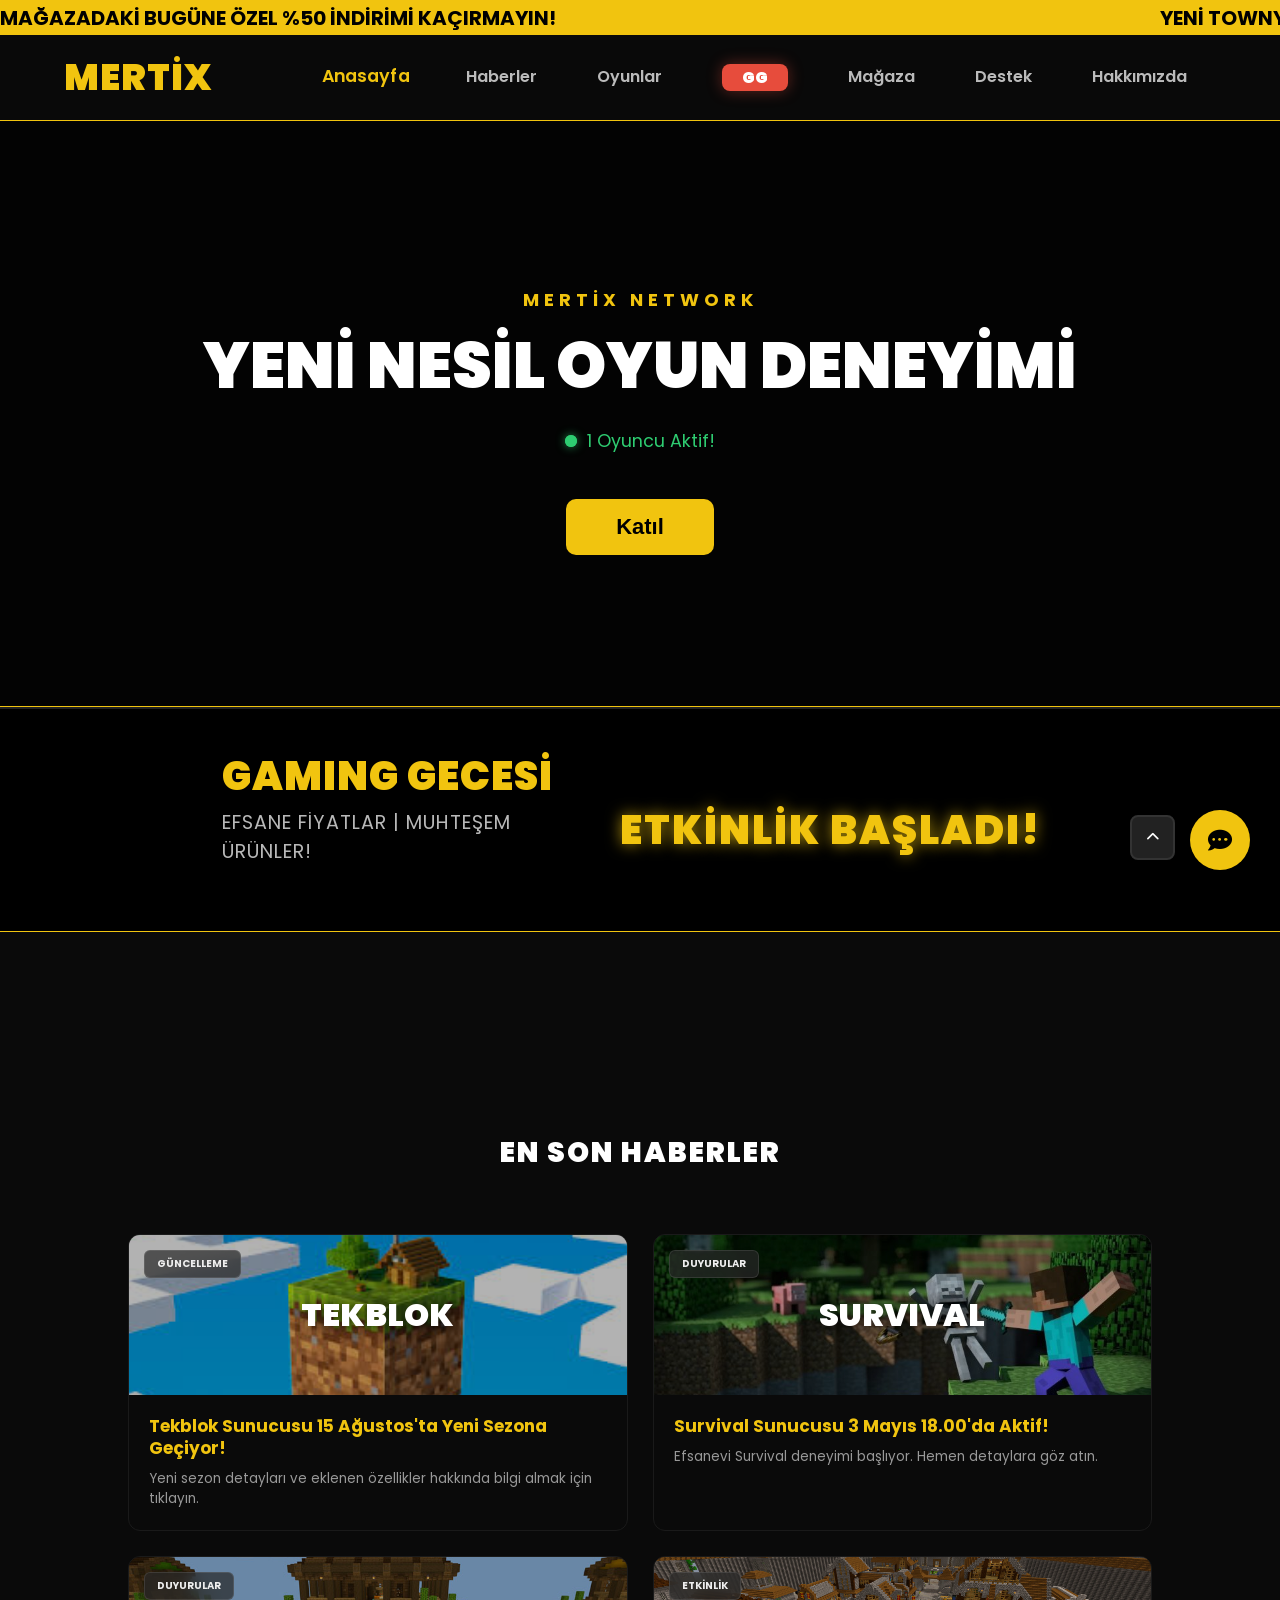
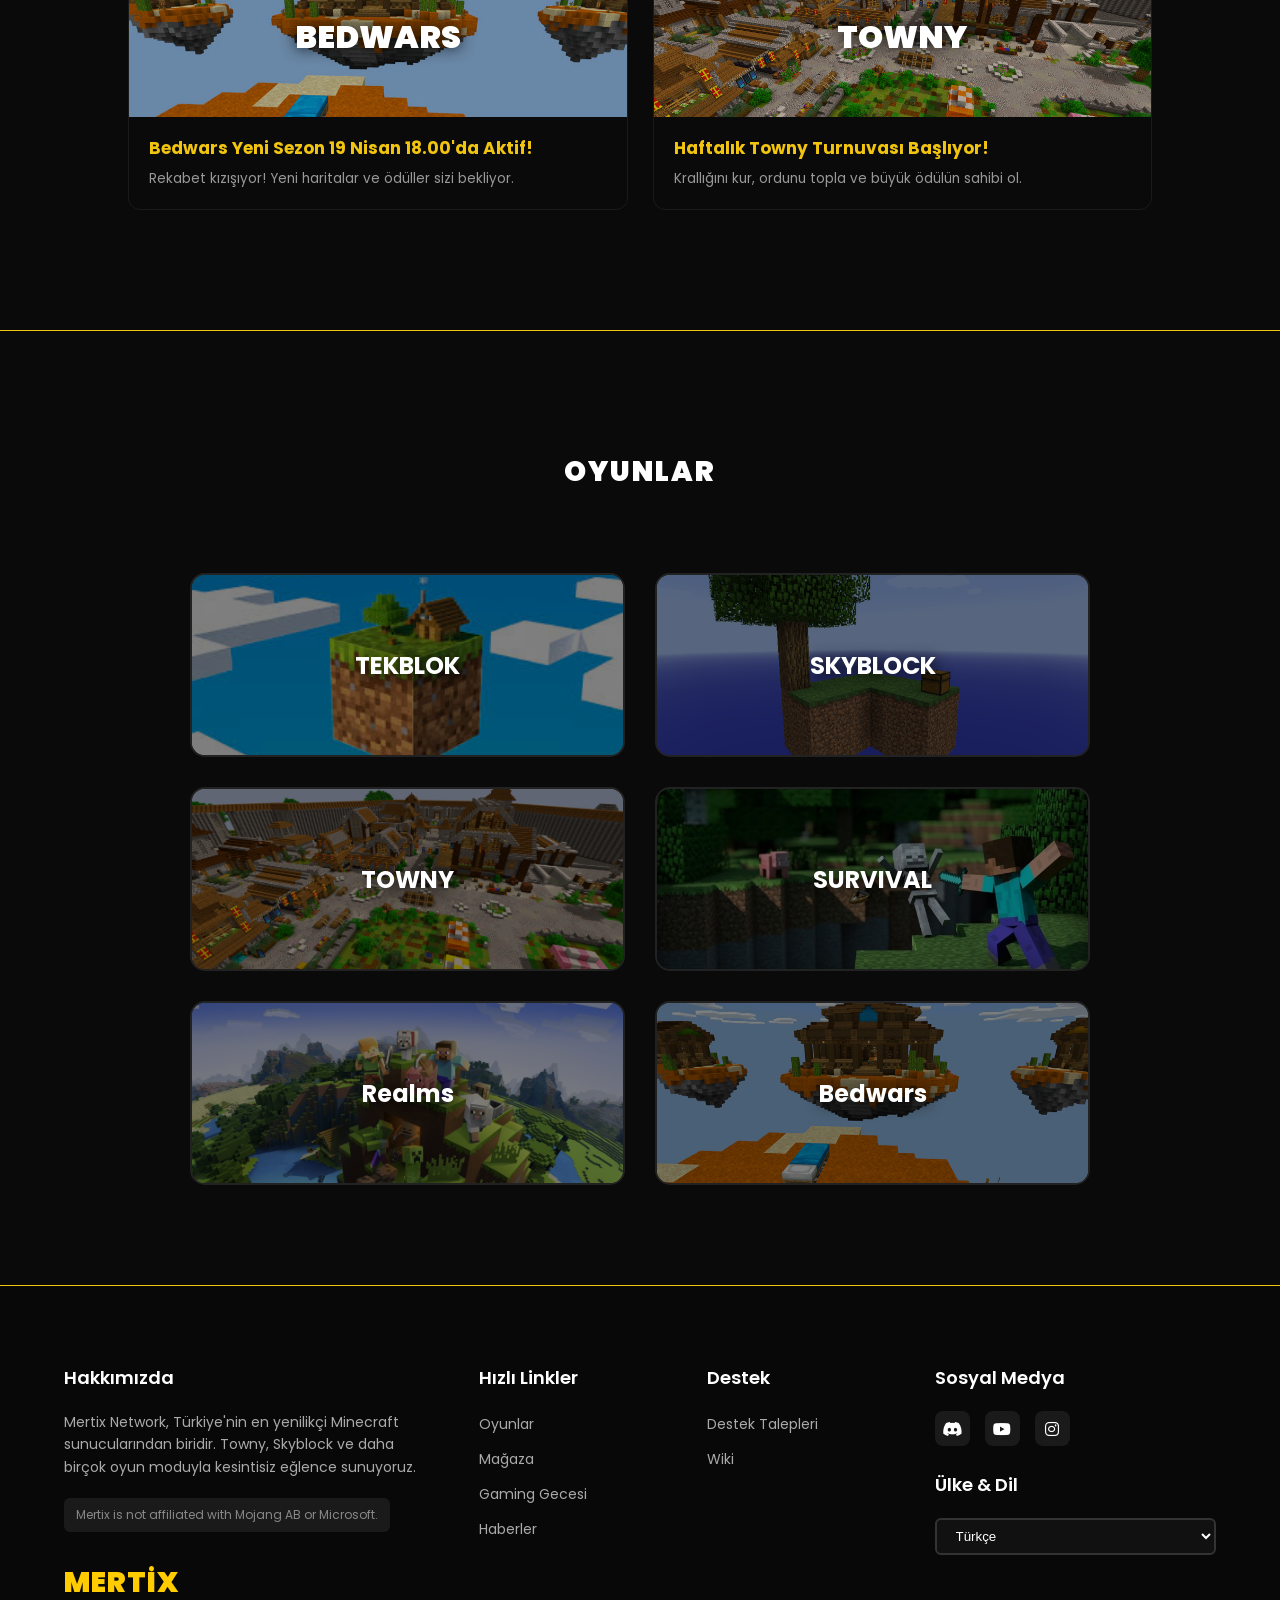
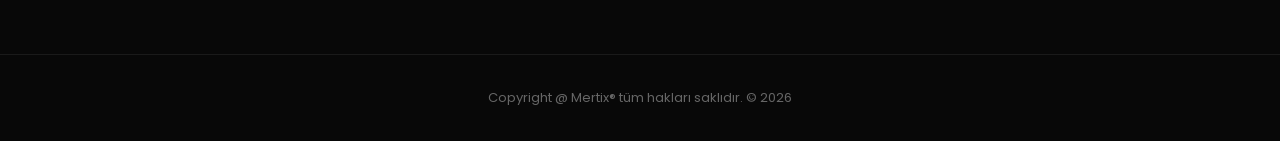
==== commit 42935df5: "Add files via upload" ====
--- a/index.html
+++ b/index.html
@@ -35,16 +35,23 @@
     </div>
 
     <nav class="nav-container">
-        <div class="nav-links">
-            <a href="#" class="active" data-key="nav_home">Anasayfa</a>
-            <a href="#news" data-key="nav_news">Haberler</a>
-            <a href="#games" data-key="nav_games">Oyunlar</a>
-            <a href="#" data-key="nav_shop">Mağaza</a>
-            <a href="#" data-key="nav_support">Destek</a>
-            <a href="#footer" data-key="nav_about">Hakkımızda</a>
+    <div class="nav-links">
+        <a href="#" class="active" data-key="nav_home">Anasayfa</a>
+        <a href="#news" data-key="nav_news">Haberler</a>
+        <a href="#games" data-key="nav_games">Oyunlar</a>
+        
+        <a href="#gaming_night" class="gg-btn desktop-only" data-key="gg_btn">GG</a>
+        
+        <a href="#" data-key="nav_shop">Mağaza</a>
+        <a href="#" data-key="nav_support">Destek</a>
+        <a href="#footer" data-key="nav_about">Hakkımızda</a>
+
+        <div class="mobile-action-group">
+            <a href="#gaming_night" class="gg-btn mobile-only" data-key="gg_btn">GG</a>
             <a href="login/login.html" class="mobile-login" data-key="btn_login">Giriş Yap ></a>
         </div>
-    </nav>
+    </div>
+</nav>
 
     <a href="login/login.html" class="login-btn desktop-login" data-key="btn_login">Giriş Yap ></a>
 </header>
--- a/style.css
+++ b/style.css
@@ -5,8 +5,6 @@
     --bg-card: #141414;
     --text-white: #ffffff;
 }
-
-
 
 html {
     scroll-behavior: smooth;
@@ -65,14 +63,14 @@
 
 /* Logo Stili */
 .logo {
-    display: flex;
-    justify-content: center;
-    align-items: center;
-}
-
-.logo img {
-    height: 80px; /* Logonun boyutunu buradan ayarlayabilirsin */
-    width: auto;
+    font-family: 'Poppins', sans-serif;
+    font-weight: 900;
+    font-size: 24px;
+    margin-right: 100px;
+    color: #ffcc00;
+    letter-spacing: 1px;
+    text-transform: uppercase;
+    transition: transform 0.3s ease;
 }
 
 .nav {
@@ -123,6 +121,30 @@
     font-size: 16px;
     white-space: nowrap; /* Yazıların kırılmasını önler */
     transition: 0.3s;
+}
+
+/* Masaüstünde mobil versiyonu gizle */
+.mobile-only { display: none !important; }
+
+/* GG Butonu Tasarımı */
+.gg-btn {
+    background: #e74c3c !important;
+    color: white !important;
+    padding: 1px 20px;
+    border-radius: 8px;
+    font-weight: 900;
+    text-decoration: none;
+    transition: 0.3s;
+    display: inline-flex;
+    align-items: center;
+    justify-content: center;
+    box-shadow: 0 0 15px rgba(231, 76, 60, 0.4);
+}
+
+.gg-btn:hover {
+    background: #c0392b;
+    box-shadow: 0 0 20px rgba(231, 76, 60, 0.7);
+    transform: scale(1.05);
 }
 
 .desktop-login {
@@ -438,7 +460,7 @@
     /* height: 100vh;  <-- Bu satırı siliyoruz veya Auto yapıyoruz */
     height: auto; 
     display: block; /* Flex-center yerine normal akışa geçiyoruz */
-    padding: 80px 10% 20px; /* Üstten boşluk, alttan minimum boşluk */
+    padding: 80px 10% 120px; /* Üstten boşluk, alttan minimum boşluk */
     background-color: var(--bg-dark);
     box-sizing: border-box;
     border-bottom: 1px solid #f1c40f;
@@ -704,7 +726,6 @@
 
 .social-icons .icon i {
     text-decoration: none !important; /* İkonun kendisine uygulanan çizgiyi siler */
-    border: none !important; /* Varsa kenarlıkları kaldırır */
 }
 
 .social-icons .icon:hover {
@@ -733,7 +754,7 @@
 .language-select {
     background: #111;
     color: #fff;
-    border: 1px solid #333;
+    border: 2px solid #333;
     padding: 8px 15px;
     border-radius: 6px;
     width: 100%;
@@ -773,7 +794,7 @@
     bottom: 100px;
     width: 320px;
     height: 450px;
-    background: #111;
+    background: rgba(10, 10, 10, 0.98);                         
     border: 2px solid #f1c40f;
     border-radius: 15px;
     display: none; /* JS ile 'flex' yapılacak */
@@ -822,6 +843,7 @@
 .chat-header button {
     background: transparent;
     border: none;
+    border-radius: 100%;
     color: #000;
     font-size: 24px;
     cursor: pointer;
@@ -1222,17 +1244,89 @@
 
     /* Menü Açıldığında */
     .nav-container.active {
-        max-height: 460px; /* İçeriğe göre yükseklik */
-        max-height: 560px;
+        max-height: 560px; /* İçeriğe göre yükseklik */
         opacity: 1;
         display: flex !important;
         visibility: visible;
     }
     
     .nav-links {
+        display: flex;
+        flex-direction: column;
+        align-items: center; /* Yatayda tam ortalar */
+        justify-content: center;
+        width: 100%;
+        gap: 8px !important;
+        text-align: center;
+    }
+
+    .desktop-only { display: none !important; } /* Menü içindeki masaüstü GG'yi gizle */
+    .mobile-only { display: flex !important; } /* Mobil grubu içindeki GG'yi göster */
+    
+    /* Butonları Alt Alta Dizme Alanı */
+    .mobile-action-group {
+        display: flex;
+        flex-direction: column;
+        align-items: center;
+        width: 100%;
+        padding: 0 30px;
+        margin-top: 15px !important; /* Linklerden sonraki boşluğu azalttık */
+        margin-bottom: 60px !important; /* SARI ÇİZGİDEN (Alt sınırdan) uzaklaştırdık */
+        gap: 12px; /* GG ve Giriş Yap arası mesafe */
+    }
+
+    .mobile-action-group .gg-btn, 
+    .mobile-action-group .mobile-login {
+        width: 100% !important; /* Genişliği full yap */
+        margin: 0 !important;
+        padding: 12px !important;
+        text-align: center;
+        justify-content: center;
+    }
+
+    .gg-btn.mobile-only {
+        background: #e74c3c !important;
+        box-shadow: 0 4px 15px rgba(231, 76, 60, 0.4) !important;
+    }
+
+    .gg-btn.mobile-only, 
+    .mobile-login {
+        width: 100% !important;
+        max-width: 200px; /* Biraz daha derli toplu durması için küçülttük */
+        height: 20px !important;
         display: flex !important;
-        flex-direction: column !important;
-        padding: 10px 0 !important;
+        align-items: center;
+        justify-content: center;
+        border-radius: 10px !important;
+        margin: 0 auto !important;
+    }
+
+    .mobile-nav-actions {
+        display: flex;
+        flex-direction: column; /* Üst üste diz */
+        gap: 10px;
+        padding: 20px 10px;
+        width: 100%;
+    }
+
+    .gg-btn.mobile-only {
+        width: 100%;
+        background: #e74c3c !important;
+        box-shadow: 0 0 15px rgba(231, 76, 60, 0.4);
+    }
+
+    /* Giriş Yap butonu stilini garantiye al */
+    .mobile-login {
+        background: var(--primary) !important;
+        color: black !important;
+        box-shadow: 0 4px 15px rgba(241, 196, 15, 0.3) !important;
+        margin-bottom: 10px !important;
+    }
+
+    .gg-btn {
+        padding: 5px 10px;
+        font-size: 14px;
+        margin-right: 5px;
     }
 
 
@@ -1265,7 +1359,7 @@
 
     
     .nav-links a {
-        padding: 5px !important;
+        padding: 8px 0 !important;
         text-align: center !important;
         font-size: 1.1rem !important;
         color: #fff !important;
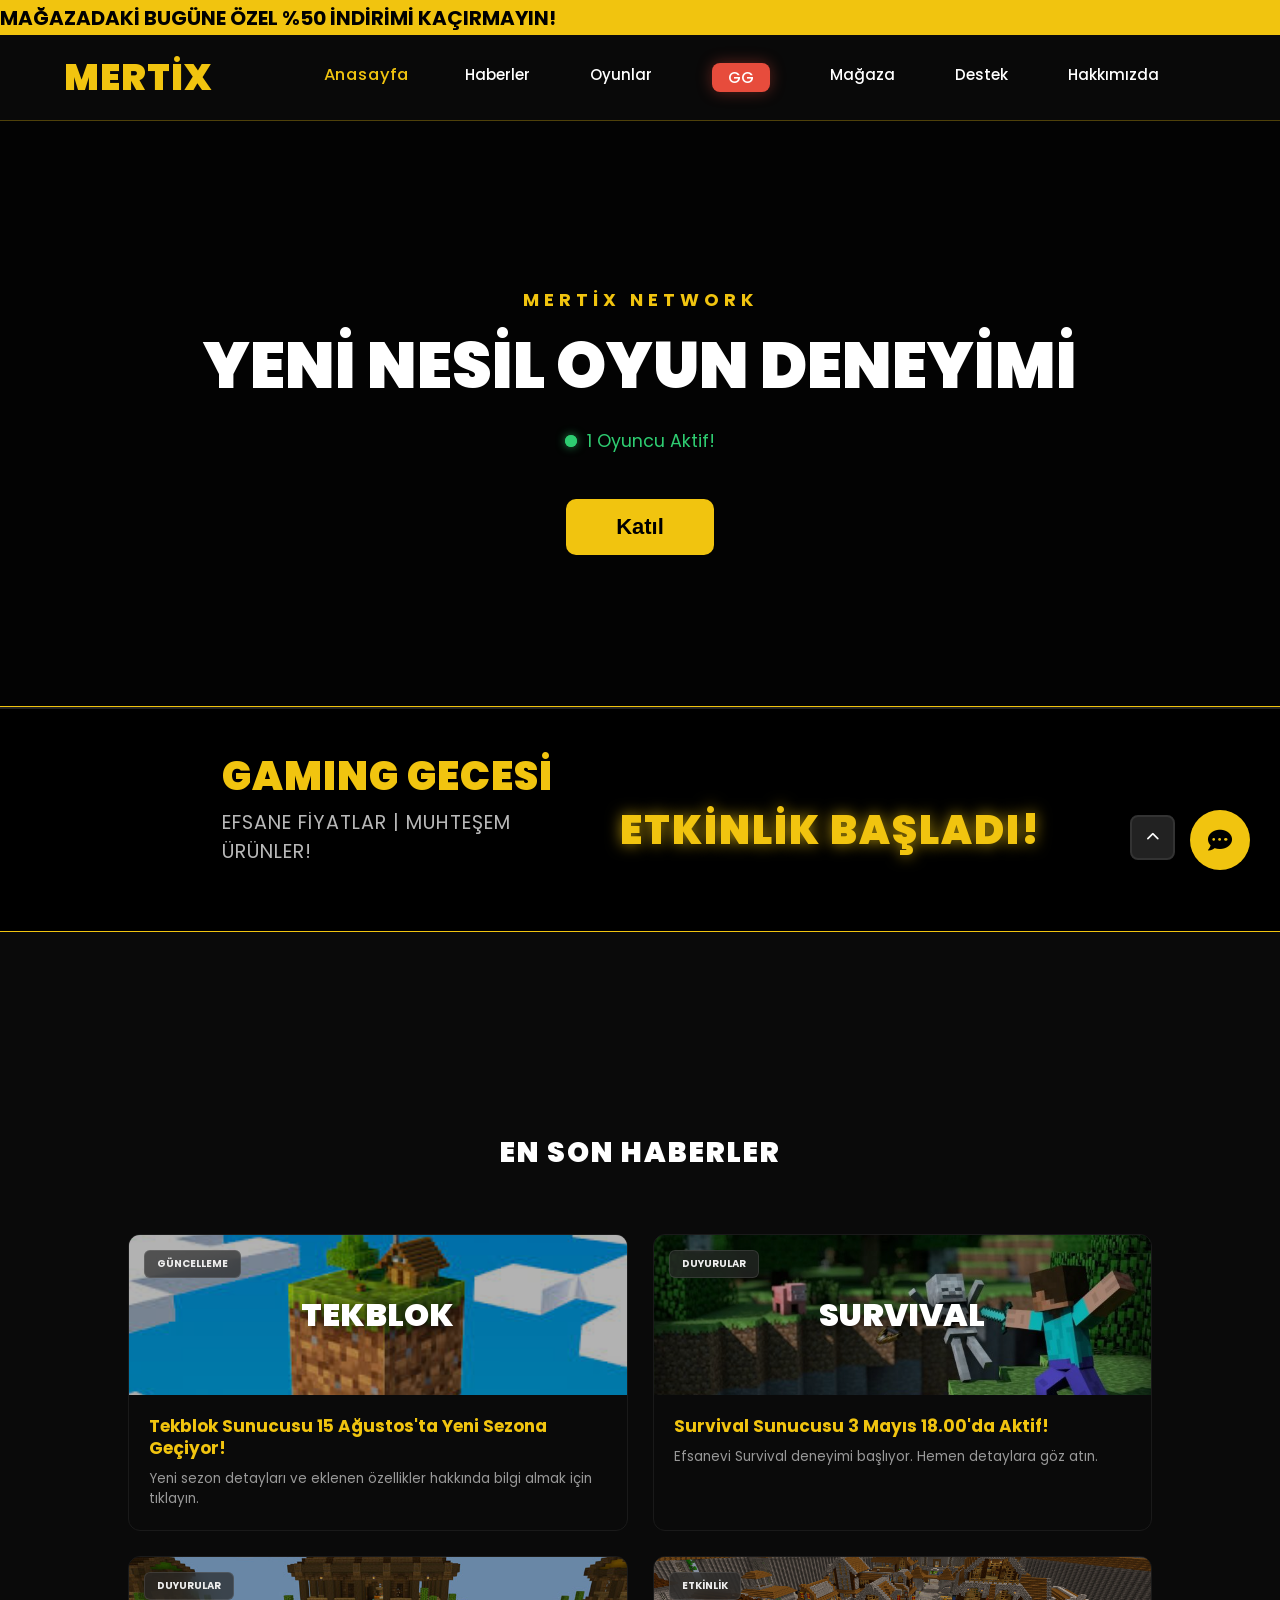
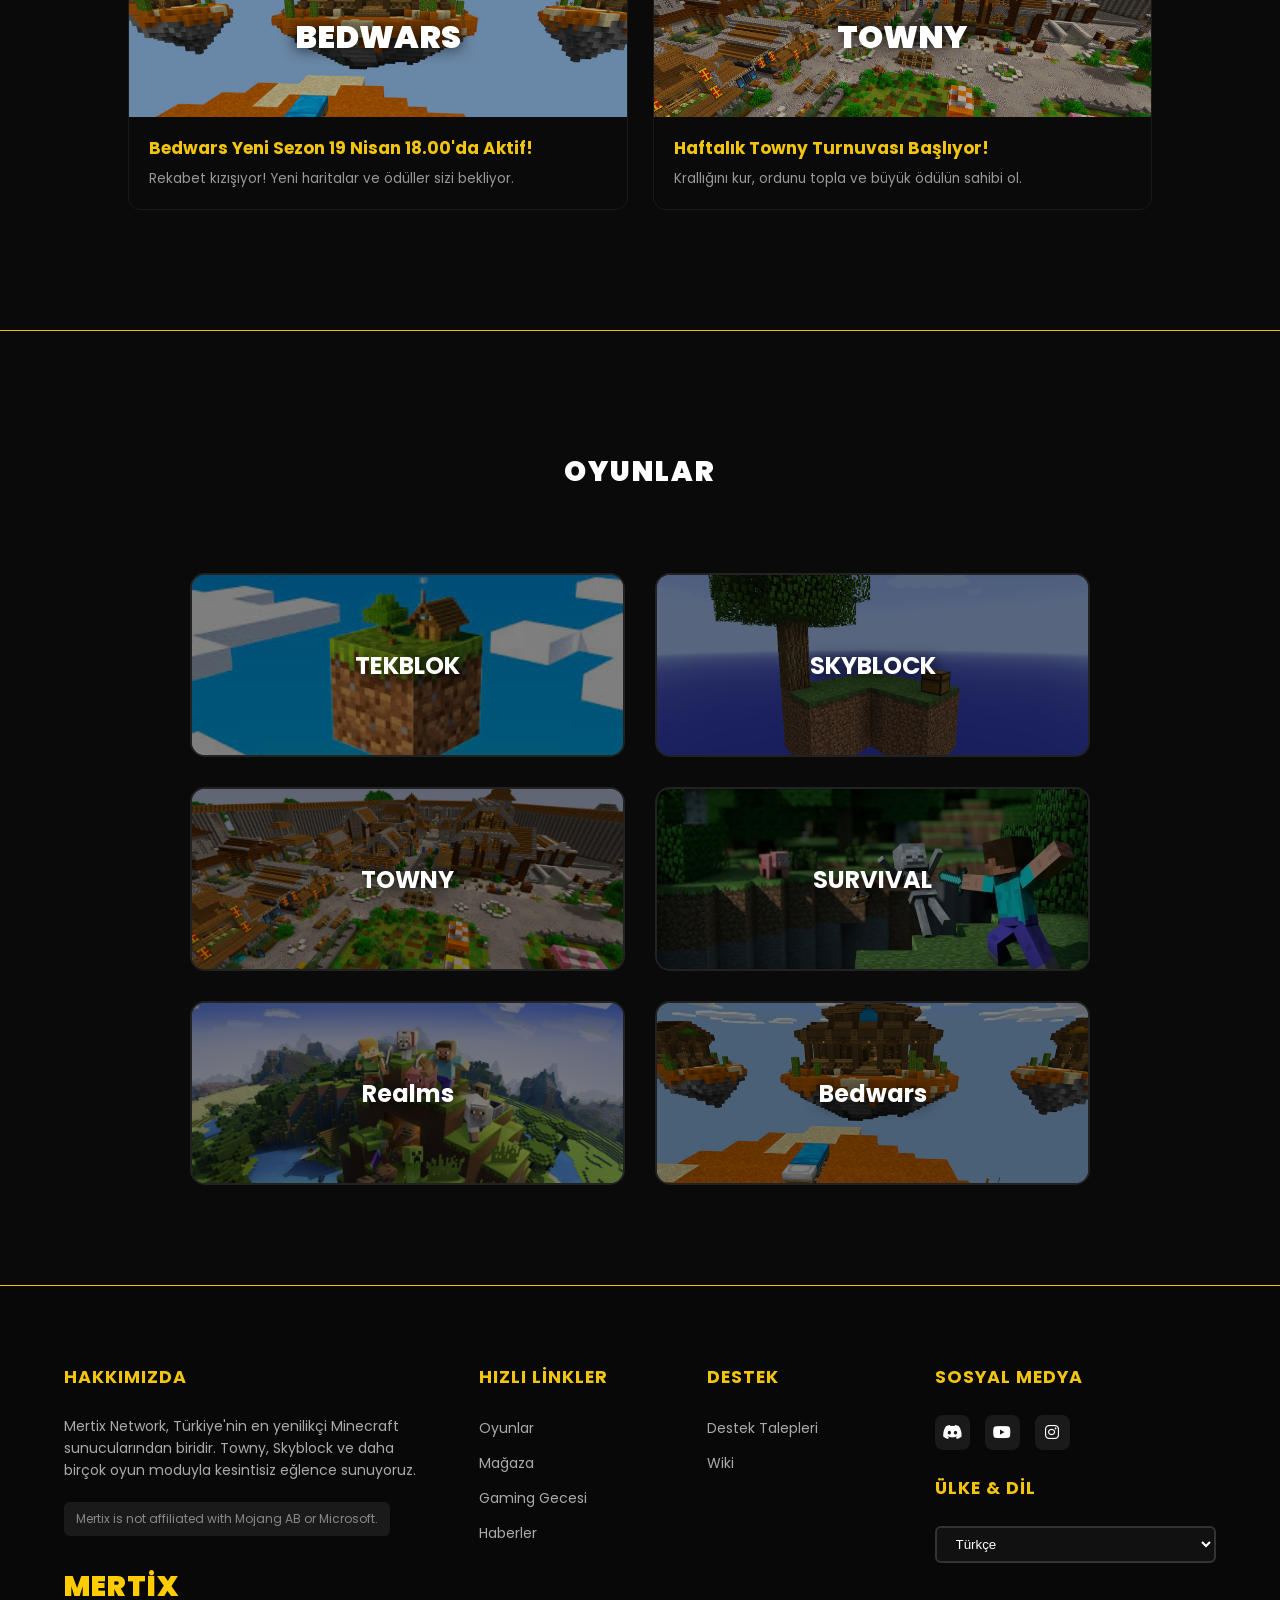
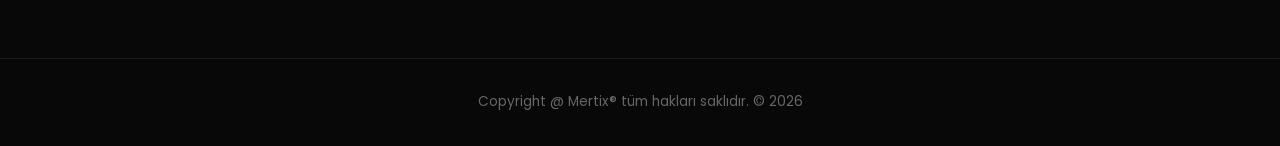
==== commit d4f5b5fe: "Add files via upload" ====
--- a/index.html
+++ b/index.html
@@ -40,14 +40,14 @@
         <a href="#news" data-key="nav_news">Haberler</a>
         <a href="#games" data-key="nav_games">Oyunlar</a>
         
-        <a href="#gaming_night" class="gg-btn desktop-only" data-key="gg_btn">GG</a>
+        <a href="gamingnight/gn.html" class="gg-btn desktop-only" data-key="gg_btn">GG</a>
         
         <a href="#" data-key="nav_shop">Mağaza</a>
         <a href="#" data-key="nav_support">Destek</a>
         <a href="#footer" data-key="nav_about">Hakkımızda</a>
 
         <div class="mobile-action-group">
-            <a href="#gaming_night" class="gg-btn mobile-only" data-key="gg_btn">GG</a>
+            <a href="gamingnight/gn.html" class="gg-btn mobile-only" data-key="gg_btn">GG</a>
             <a href="login/login.html" class="mobile-login" data-key="btn_login">Giriş Yap ></a>
         </div>
     </div>
@@ -192,7 +192,7 @@
     <ul>
         <li><a href="#games" data-key="nav_games">Oyunlar</a></li>
         <li><a href="#" data-key="nav_shop">Mağaza</a></li>
-        <li><a href="#gaming_night" data-key="footer_link_punishments">Gaming Gecesi</a></li>
+        <li><a href="#gaming_night" data-key="footer_link_gaming">Gaming Gecesi</a></li>
         <li><a href="#news" data-key="nav_news">Haberler</a></li>
     </ul>
 </div>
@@ -225,8 +225,8 @@
     </div>
     
     <div class="footer-bottom">
-    <p data-key="footer_copyright">Copyright <strong>Mertix®</strong> tüm hakları saklıdır. © 2026</p>
-</div>
+        <p data-key="footer_copyright">Copyright <strong>Mertix®</strong> tüm hakları saklıdır. © 2026</p>
+    </div>
 </footer>
 
     <!-- Chatbot Penceresi -->
@@ -263,5 +263,6 @@
 <script src="language.js"></script>
     <script src="script.js"></script>
     <script src="bot.js"></script>
+    <script src="gnsayim.js"></script>
 </body>
 </html>
--- a/style.css
+++ b/style.css
@@ -8,28 +8,29 @@
 
 html {
     scroll-behavior: smooth;
+    font-size: 16px;
 }
 
 body {
     margin: 0;
     padding: 0;
     font-family: 'Poppins', sans-serif;
-    background-color: var(--bg-dark); /* Sayfa arka planı siyah */
+    background-color: var(--bg-dark);
     color: var(--text-white);
 }
 
 /* 2. Kayan Duyuru Bandı */
 .top-bar {
-    height: 35px; /* vh yerine sabit pixel mobilde daha stabil durur */
+    height: 2.1875rem; /* 35px */
     display: flex;
     align-items: center;
     background-color: var(--primary);
     color: black;
-    overflow: hidden; 
-    white-space: nowrap; 
+    overflow: hidden;
+    white-space: nowrap;
     position: relative;
     font-weight: bold;
-    font-size: 20px;
+    font-size: 1.25rem; /* 20px */
 }
 
 .scrolling-text {
@@ -40,7 +41,7 @@
 }
 
 .scrolling-text span {
-    margin-right: 600px;
+    margin-right: 50.125rem; /* 50px */
 }
 
 @keyframes scroll-left {
@@ -50,17 +51,17 @@
 
 /* 3. Navigasyon / Header */
 header {
+    background-color: rgba(10, 10, 10, 0.95);
+    padding: 0.9375rem 5%; /* 15px */
     display: flex;
     justify-content: space-between;
     align-items: center;
-    padding: 15px 5%;
-    background-color: rgba(10, 10, 10, 0.95);
     position: sticky;
     top: 0;
     z-index: 1000;
-    border-bottom: 1px solid #f1c40f;
-}
-
+    border-bottom: 0.0625rem solid rgba(241, 196, 15, 0.3); /* 1px */
+    backdrop-filter: blur(0.625rem); /* 10px */
+}
 /* Logo Stili */
 .logo {
     font-family: 'Poppins', sans-serif;
@@ -108,10 +109,18 @@
 .nav-links {
     display: flex;
     list-style: none;
-    gap: 40px; /* Linkler arasındaki yatay boşluk */
+    gap: 1.875rem; /* 30px */
     padding: 0;
     margin: 0;
     justify-content: center; /* Linkleri kendi içinde ortalar */
+}
+
+.nav-links a {
+    text-decoration: none;
+    color: var(--text-white);
+    font-weight: 500;
+    font-size: 0.9375rem; /* 15px */
+    transition: 0.3s;
 }
 
 .nav-links li a {
@@ -123,6 +132,10 @@
     transition: 0.3s;
 }
 
+.nav-links a:hover, .nav-links a.active {
+    color: var(--primary);
+}
+
 /* Masaüstünde mobil versiyonu gizle */
 .mobile-only { display: none !important; }
 
@@ -130,15 +143,15 @@
 .gg-btn {
     background: #e74c3c !important;
     color: white !important;
-    padding: 1px 20px;
-    border-radius: 8px;
+    padding: 0.2rem 1.00rem; /* 8px 20px */
+    border-radius: 0.5rem; /* 8px */
     font-weight: 900;
     text-decoration: none;
     transition: 0.3s;
     display: inline-flex;
     align-items: center;
     justify-content: center;
-    box-shadow: 0 0 15px rgba(231, 76, 60, 0.4);
+    box-shadow: 0 0 0.9375rem rgba(231, 76, 60, 0.4);
 }
 
 .gg-btn:hover {
@@ -148,18 +161,18 @@
 }
 
 .desktop-login {
-    display: flex !important;
-    white-space: nowrap; /* Yazının tek satırda kalmasını sağlar */
-    width: auto !important; /* Genişliği içeriği kadar yapar */
-    padding: 10px 20px !important;
-    justify-content: center;
-    align-items: center;
+    background-color: var(--primary);
+    color: black;
+    padding: 0.625rem 1.25rem; /* 10px 20px */
+    border-radius: 0.3125rem; /* 5px */
+    font-weight: bold;
+    text-decoration: none;
 }
 
 .login-btn {
     background-color: var(--primary);
     color: black !important;
-    padding: 10px 24px !important;
+    padding: 0.625rem 1.5rem; /* 10px 24px */
     border-radius: 8px;
     font-weight: bold;
     text-decoration: none;
@@ -636,9 +649,12 @@
 }
 
 .footer-section h3 {
-    font-size: 18px;
-    margin-bottom: 20px;
-    font-weight: 600;
+    color: #f1c40f; /* Mertix Sarı */
+    font-size: 1.1rem;
+    margin-bottom: 25px;
+    text-transform: uppercase;
+    letter-spacing: 1px;
+    font-weight: 700;
 }
 
 /* Hakkımızda Alanı */
@@ -707,6 +723,22 @@
 
 .footer-section ul li a:hover {
     color: #ffcc00; /* Senin sarı rengin */
+}
+
+.footer-bottom {
+    text-align: center;
+    margin-top: 50px;
+    padding-top: 25px;
+    border-top: 1px solid rgba(255, 255, 255, 0.05);
+}
+
+.footer-bottom p {
+    color: #666;
+    font-size: 0.85rem;
+}
+
+.footer-bottom strong {
+    color: #f1c40f !important;
 }
 
 /* Sosyal Medya ve Dil */
@@ -1256,8 +1288,9 @@
         align-items: center; /* Yatayda tam ortalar */
         justify-content: center;
         width: 100%;
-        gap: 8px !important;
+        gap: 0.75rem;
         text-align: center;
+        padding: 0 1.875rem; /* Kenarlardan biraz boşluk */
     }
 
     .desktop-only { display: none !important; } /* Menü içindeki masaüstü GG'yi gizle */
@@ -1270,8 +1303,8 @@
         align-items: center;
         width: 100%;
         padding: 0 30px;
-        margin-top: 15px !important; /* Linklerden sonraki boşluğu azalttık */
-        margin-bottom: 60px !important; /* SARI ÇİZGİDEN (Alt sınırdan) uzaklaştırdık */
+        margin-top: 1rem !important; /* Linklerden sonraki boşluğu azalttık */
+        margin-bottom: 3.75rem !important; /* SARI ÇİZGİDEN (Alt sınırdan) uzaklaştırdık */
         gap: 12px; /* GG ve Giriş Yap arası mesafe */
     }
 
@@ -1292,12 +1325,12 @@
     .gg-btn.mobile-only, 
     .mobile-login {
         width: 100% !important;
-        max-width: 200px; /* Biraz daha derli toplu durması için küçülttük */
-        height: 20px !important;
+        max-width: 17.5rem; /* 280px */
+        height: 1.25rem !important; /* 50px */
         display: flex !important;
         align-items: center;
         justify-content: center;
-        border-radius: 10px !important;
+        border-radius: 0.625rem !important; /* 10px */
         margin: 0 auto !important;
     }
 
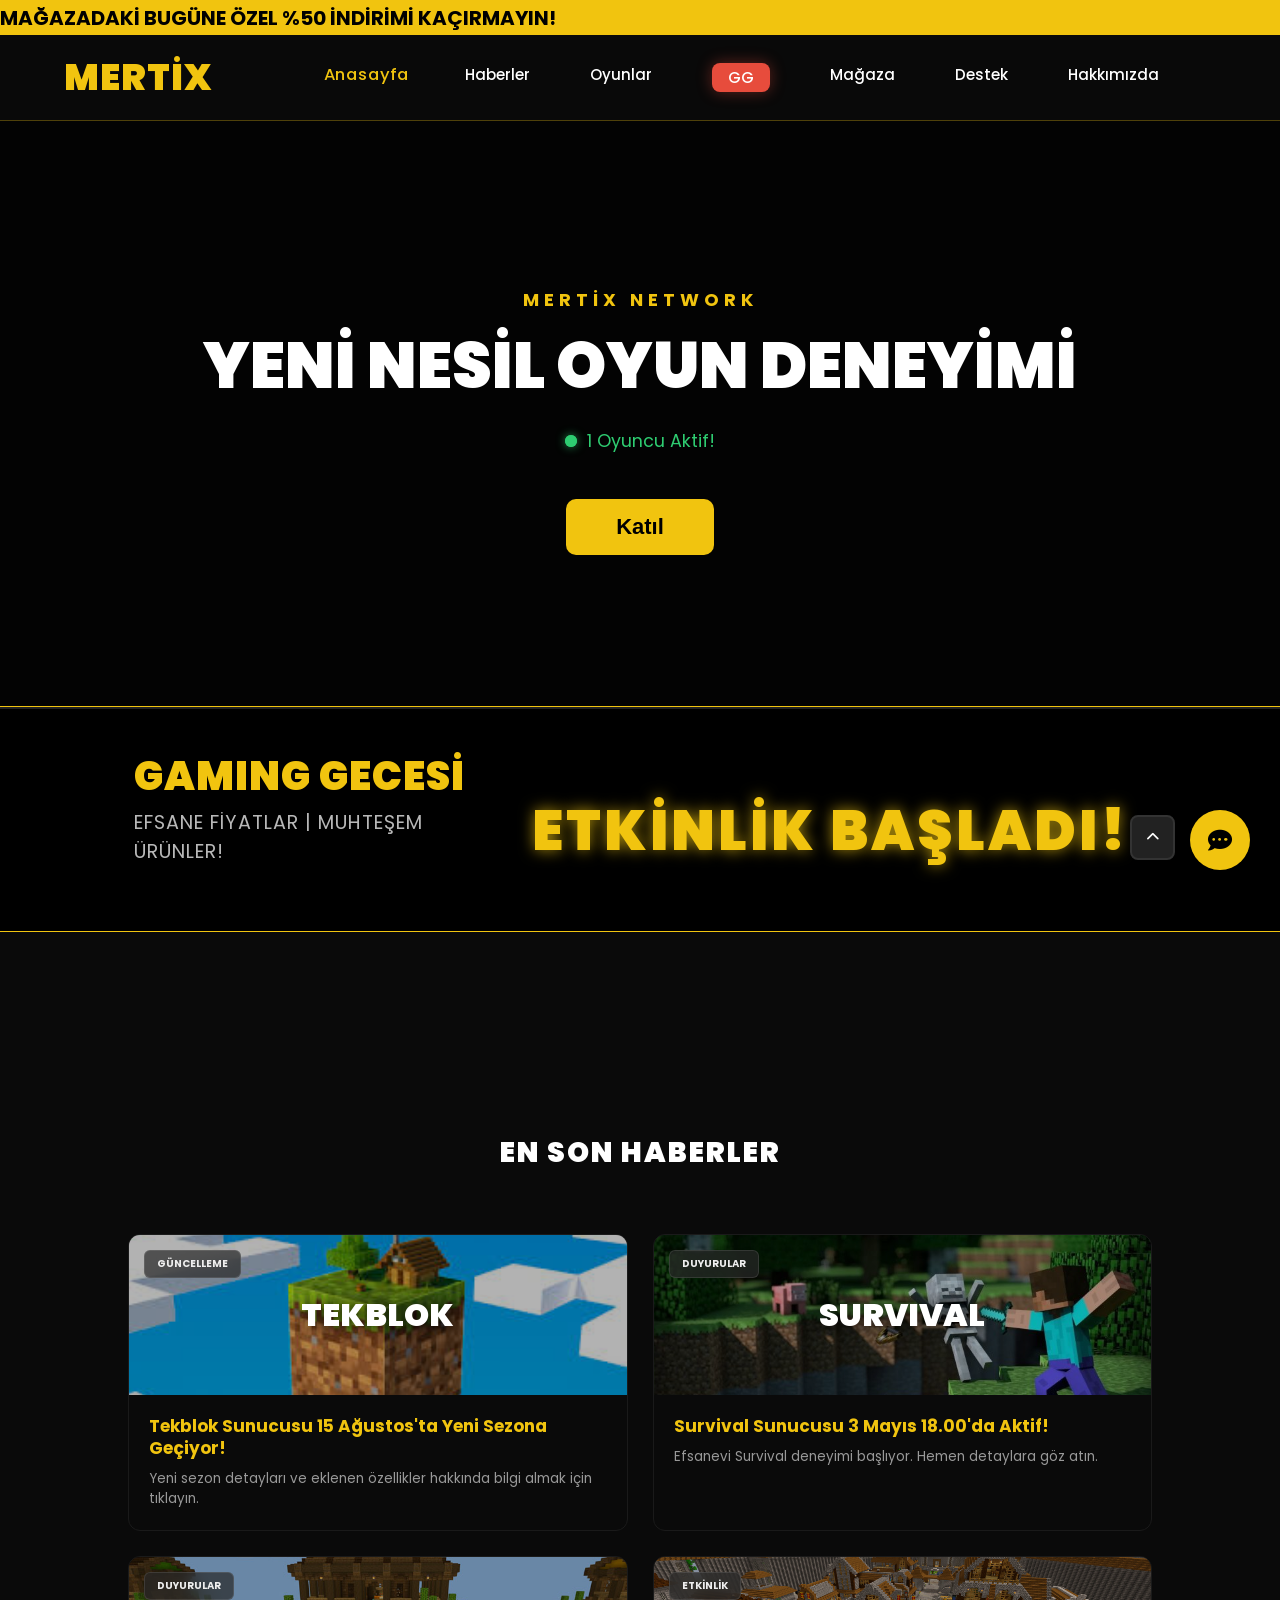
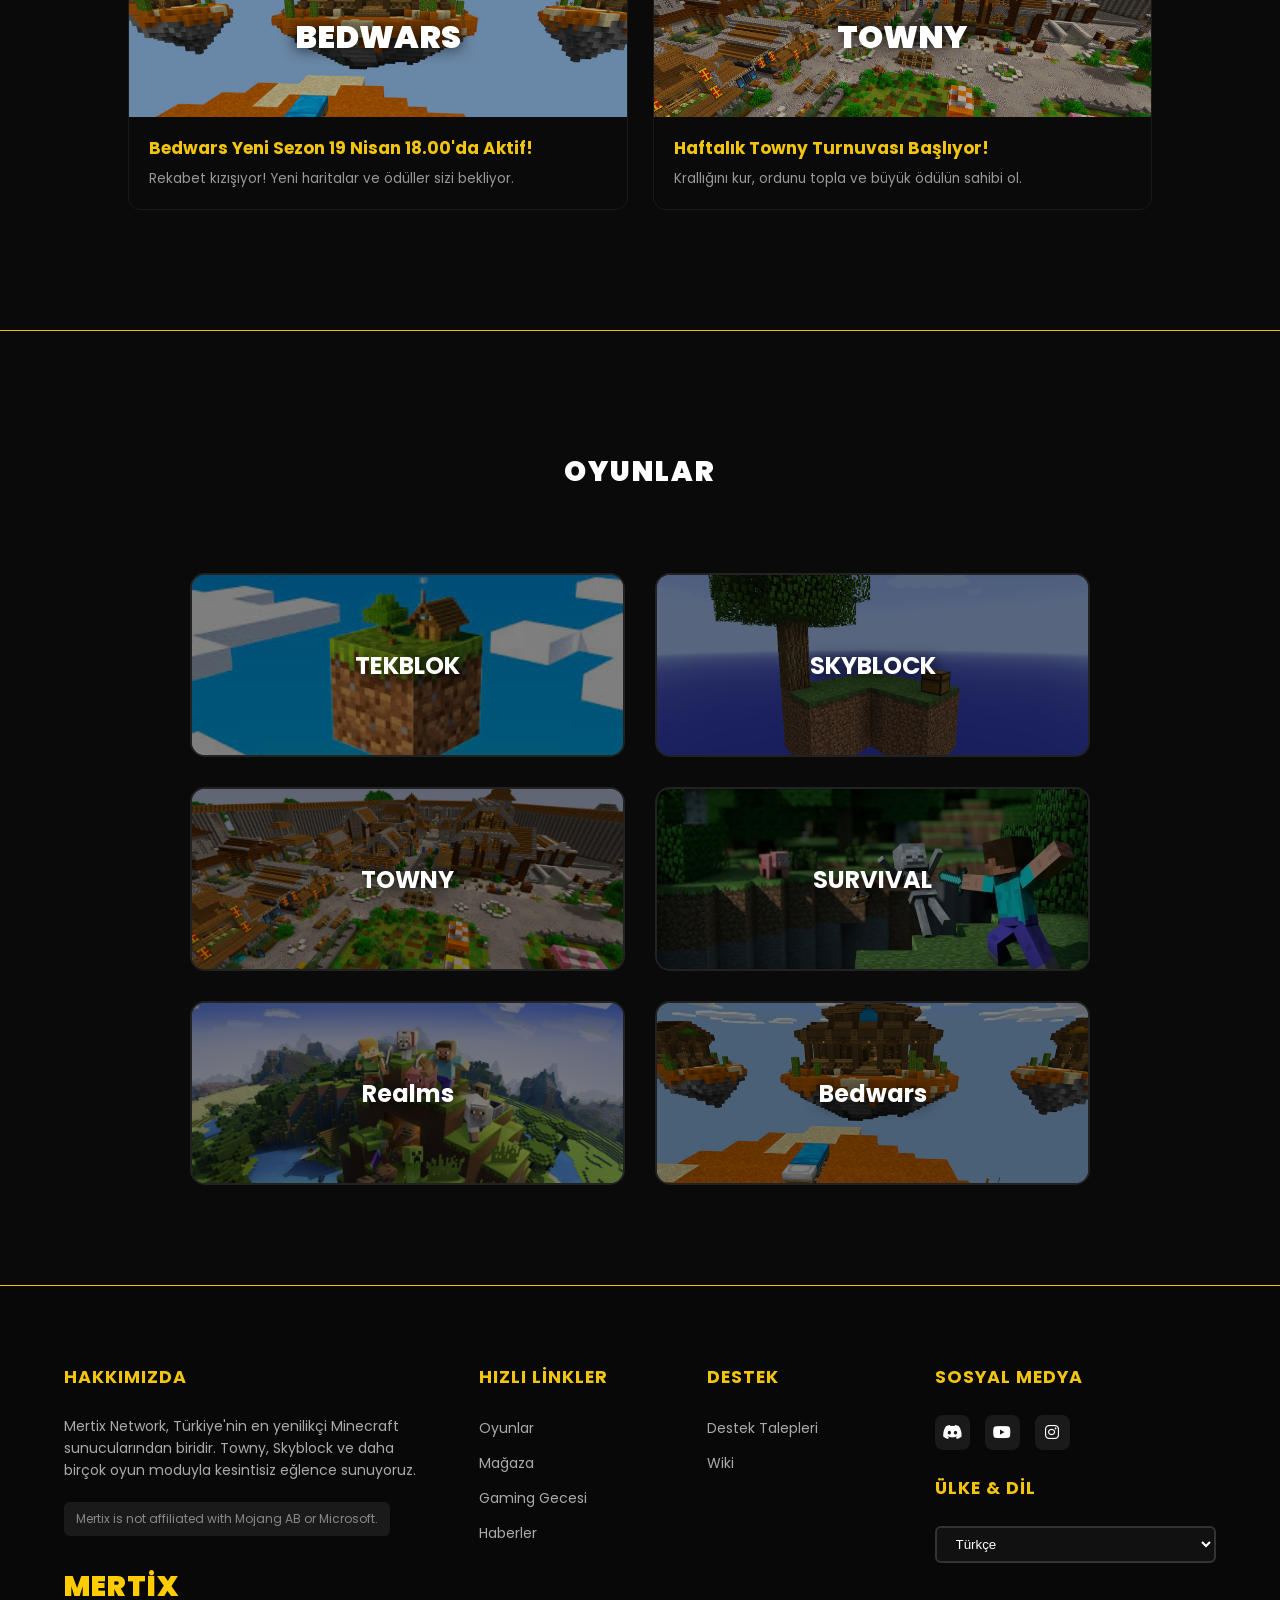
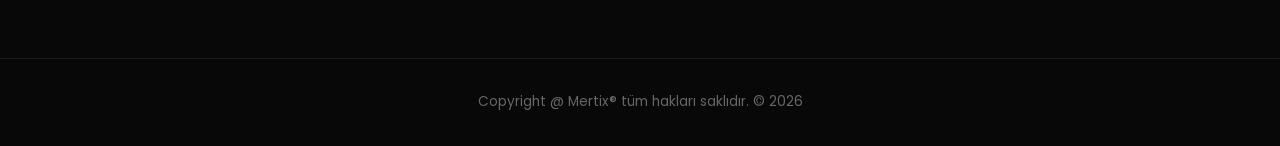
==== commit 0a878ff5: "Add files via upload" ====
--- a/index.html
+++ b/index.html
@@ -1,27 +1,29 @@
 <!DOCTYPE html>
 <html lang="tr">
+
 <head>
     <meta charset="UTF-8">
     <meta name="viewport" content="width=device-width, initial-scale=1.0">
     <title>Mertix Network • Minecraft Sunucusu</title>
-    <link rel="shortcut icon" href="res/logo.png" type="image/x-icon">  
+    <link rel="shortcut icon" href="res/logo.png" type="image/x-icon">
     <link rel="stylesheet" href="style.css">
     <link href="https://fonts.googleapis.com/css2?family=Poppins:wght@400;700;900&display=swap" rel="stylesheet">
     <link rel="stylesheet" href="https://cdnjs.cloudflare.com/ajax/libs/font-awesome/6.0.0/css/all.min.css">
 </head>
+
 <body>
 
     <!-- Üst Duyuru Bandı -->
-<div class="top-bar">
-    <div class="scrolling-text" id="topBarText">
-        <span data-key="top_bar_1">MAĞAZADAKİ BUGÜNE ÖZEL %50 İNDİRİMİ KAÇIRMAYIN!</span>
-        <span data-key="top_bar_2">YENİ TOWNY SEZONU ÇOK YAKINDA SİZLERLE!</span>
-        <span data-key="top_bar_3">DİSCORD SUNUCUMUZA KATILMAYI UNUTMAYIN!</span>
-        <span data-key="top_bar_1">MAĞAZADAKİ BUGÜNE ÖZEL %50 İNDİRİMİ KAÇIRMAYIN!</span>
-        <span data-key="top_bar_2">YENİ TOWNY SEZONU ÇOK YAKINDA SİZLERLE!</span>
-        <span data-key="top_bar_3">DİSCORD SUNUCUMUZA KATILMAYI UNUTMAYIN!</span>
-    </div>
-</div>
+    <div class="top-bar">
+        <div class="scrolling-text" id="topBarText">
+            <span data-key="top_bar_1">MAĞAZADAKİ BUGÜNE ÖZEL %50 İNDİRİMİ KAÇIRMAYIN!</span>
+            <span data-key="top_bar_2">YENİ TOWNY SEZONU ÇOK YAKINDA SİZLERLE!</span>
+            <span data-key="top_bar_3">DİSCORD SUNUCUMUZA KATILMAYI UNUTMAYIN!</span>
+            <span data-key="top_bar_1">MAĞAZADAKİ BUGÜNE ÖZEL %50 İNDİRİMİ KAÇIRMAYIN!</span>
+            <span data-key="top_bar_2">YENİ TOWNY SEZONU ÇOK YAKINDA SİZLERLE!</span>
+            <span data-key="top_bar_3">DİSCORD SUNUCUMUZA KATILMAYI UNUTMAYIN!</span>
+        </div>
+    </div>
 
     <header>
     <div class="logo">
@@ -35,234 +37,240 @@
     </div>
 
     <nav class="nav-container">
-    <div class="nav-links">
-        <a href="#" class="active" data-key="nav_home">Anasayfa</a>
-        <a href="#news" data-key="nav_news">Haberler</a>
-        <a href="#games" data-key="nav_games">Oyunlar</a>
-        
-        <a href="gamingnight/gn.html" class="gg-btn desktop-only" data-key="gg_btn">GG</a>
-        
-        <a href="#" data-key="nav_shop">Mağaza</a>
-        <a href="#" data-key="nav_support">Destek</a>
-        <a href="#footer" data-key="nav_about">Hakkımızda</a>
-
-        <div class="mobile-action-group">
-            <a href="gamingnight/gn.html" class="gg-btn mobile-only" data-key="gg_btn">GG</a>
-            <a href="login/login.html" class="mobile-login" data-key="btn_login">Giriş Yap ></a>
-        </div>
-    </div>
-</nav>
-
-    <a href="login/login.html" class="login-btn desktop-login" data-key="btn_login">Giriş Yap ></a>
+        <div class="nav-links">
+            <a href="#" class="active" data-key="nav_home">Anasayfa</a>
+            <a href="#news" data-key="nav_news">Haberler</a>
+            <a href="#games" data-key="nav_games">Oyunlar</a>
+            <a href="gamingnight/gn.html" class="gg-btn desktop-only" data-key="gg_btn">GG</a>
+            <a href="error/404.html" data-key="nav_shop">Mağaza</a>
+            <a href="error/404.html" data-key="nav_support">Destek</a>
+            <a href="#footer" data-key="nav_about">Hakkımızda</a>
+
+            <div class="mobile-action-group">
+                <a href="gamingnight/gn.html" class="gg-btn mobile-only" data-key="gg_btn">GG</a>
+                <a href="login/login.html" class="mobile-login" id="mobileLoginBtn" data-key="btn_login">Giriş Yap ></a>
+            </div>
+        </div>
+    </nav>
+
+    <a href="login/login.html" class="login-btn desktop-login" id="desktopLoginBtn" data-key="btn_login">Giriş Yap ></a>
+    
 </header>
 
     <main>
         <section class="hero">
-    <h2 data-key="hero_sub">MERTİX NETWORK</h2>
-    <h1 data-key="hero_title">YENİ NESİL OYUN DENEYİMİ</h1>
-    <div class="online-count">
-        <span class="status-dot"></span>
-        <span data-key="hero_online">1 Oyuncu Aktif!</span>
-    </div>
-    <button class="play-btn" data-key="btn_join">Katıl</button>
-</section>
+            <h2 data-key="hero_sub">MERTİX NETWORK</h2>
+            <h1 data-key="hero_title">YENİ NESİL OYUN DENEYİMİ</h1>
+            <div class="online-count">
+                <span class="status-dot"></span>
+                <span data-key="hero_online">1 Oyuncu Aktif!</span>
+            </div>
+            <button class="play-btn" data-key="btn_join">Katıl</button>
+        </section>
 
         <!-- Gaming Gecesi & Geri Sayım -->
         <section id="gaming_night" class="gaming-night">
-    <div class="gaming-content">
-        <div class="gaming-info">
-            <h3 data-key="gaming_title">GAMING GECESİ</h3>
-            <p data-key="gaming_sub">EFSANE FİYATLAR | MUHTEŞEM ÜRÜNLER!</p>
-        </div>
-        <div class="countdown" id="timer">
-            <div class="time-box"><span id="days">00</span><label data-key="timer_days">GÜN</label></div>
-            <div class="time-box"><span id="hours">00</span><label data-key="timer_hours">SAAT</label></div>
-            <div class="time-box"><span id="minutes">00</span><label data-key="timer_minutes">DAKİKA</label></div>
-            <div class="time-box"><span id="seconds">00</span><label data-key="timer_seconds">SANİYE</label></div>
-        </div>
-    </div>
-</section>
+            <div class="gaming-content">
+                <div class="gaming-info">
+                    <h3 data-key="gaming_title">GAMING GECESİ</h3>
+                    <p data-key="gaming_sub">EFSANE FİYATLAR | MUHTEŞEM ÜRÜNLER!</p>
+                </div>
+                <div class="countdown" id="timer">
+                    <div class="time-box"><span id="days">00</span><label data-key="timer_days">GÜN</label></div>
+                    <div class="time-box"><span id="hours">00</span><label data-key="timer_hours">SAAT</label></div>
+                    <div class="time-box"><span id="minutes">00</span><label data-key="timer_minutes">DAKİKA</label>
+                    </div>
+                    <div class="time-box"><span id="seconds">00</span><label data-key="timer_seconds">SANİYE</label>
+                    </div>
+                </div>
+            </div>
+        </section>
 
         <!-- En Son Haberler Bölümü -->
-<section id="news" class="news">
-    <h2 class="section-title" data-key="title_news">EN SON HABERLER</h2>
-    <div class="news-container">
-        <!-- Haber Kartı 1 -->
-        <a href="news/news1.html" class="news-card">
-            <div class="news-image" style="background-image: url(res/tekblok.jpg);">
-                <span class="news-tag" data-key="tag_update">GÜNCELLEME</span>
-                <h3>TEKBLOK</h3>
-            </div>
-            <div class="news-content">
-                <h4>Tekblok Sunucusu 15 Ağustos'ta Yeni Sezona Geçiyor!</h4>
-                <p>Yeni sezon detayları ve eklenen özellikler hakkında bilgi almak için tıklayın.</p>
-            </div>
-        </a>
-
-        <!-- Haber Kartı 2 -->
-        <a href="news/news2.html" class="news-card">
-            <div class="news-image" style="background-image: url(res/survival.jpg);">
-                <span class="news-tag" data-key="tag_announcement">DUYURULAR</span>
-                <h3>SURVIVAL</h3>
-            </div>
-            <div class="news-content">
-                <h4>Survival Sunucusu 3 Mayıs 18.00'da Aktif!</h4>
-                <p>Efsanevi Survival deneyimi başlıyor. Hemen detaylara göz atın.</p>
-            </div>
-        </a>
-
-        <!-- Haber Kartı 3 -->
-        <a href="news/news3.html" class="news-card">
-            <div class="news-image" style="background-image: url(res/bedwars.jpg);">
-                <span class="news-tag" data-key="tag_announcement">DUYURULAR</span>
-                <h3>BEDWARS</h3>
-            </div>
-            <div class="news-content">
-                <h4>Bedwars Yeni Sezon 19 Nisan 18.00'da Aktif!</h4>
-                <p>Rekabet kızışıyor! Yeni haritalar ve ödüller sizi bekliyor.</p>
-            </div>
-        </a>
-
-        <!-- Haber Kartı 4 -->
-        <a href="news/news4.html" class="news-card">
-            <div class="news-image" style="background-image: url(res/towny.jpg);">
-                <span class="news-tag" data-key="tag_event">ETKİNLİK</span>
-                <h3>TOWNY</h3>
-            </div>
-            <div class="news-content">
-                <h4>Haftalık Towny Turnuvası Başlıyor!</h4>
-                <p>Krallığını kur, ordunu topla ve büyük ödülün sahibi ol.</p>
-            </div>
-        </a>
-    </div>
-</section>
+        <section id="news" class="news">
+            <h2 class="section-title" data-key="title_news">EN SON HABERLER</h2>
+            <div class="news-container">
+                <!-- Haber Kartı 1 -->
+                <a href="news/news1.html" class="news-card">
+                    <div class="news-image" style="background-image: url(res/tekblok.jpg);">
+                        <span class="news-tag" data-key="tag_update">GÜNCELLEME</span>
+                        <h3>TEKBLOK</h3>
+                    </div>
+                    <div class="news-content">
+                        <h4>Tekblok Sunucusu 15 Ağustos'ta Yeni Sezona Geçiyor!</h4>
+                        <p>Yeni sezon detayları ve eklenen özellikler hakkında bilgi almak için tıklayın.</p>
+                    </div>
+                </a>
+
+                <!-- Haber Kartı 2 -->
+                <a href="news/news2.html" class="news-card">
+                    <div class="news-image" style="background-image: url(res/survival.jpg);">
+                        <span class="news-tag" data-key="tag_announcement">DUYURULAR</span>
+                        <h3>SURVIVAL</h3>
+                    </div>
+                    <div class="news-content">
+                        <h4>Survival Sunucusu 3 Mayıs 18.00'da Aktif!</h4>
+                        <p>Efsanevi Survival deneyimi başlıyor. Hemen detaylara göz atın.</p>
+                    </div>
+                </a>
+
+                <!-- Haber Kartı 3 -->
+                <a href="news/news3.html" class="news-card">
+                    <div class="news-image" style="background-image: url(res/bedwars.jpg);">
+                        <span class="news-tag" data-key="tag_announcement">DUYURULAR</span>
+                        <h3>BEDWARS</h3>
+                    </div>
+                    <div class="news-content">
+                        <h4>Bedwars Yeni Sezon 19 Nisan 18.00'da Aktif!</h4>
+                        <p>Rekabet kızışıyor! Yeni haritalar ve ödüller sizi bekliyor.</p>
+                    </div>
+                </a>
+
+                <!-- Haber Kartı 4 -->
+                <a href="news/news4.html" class="news-card">
+                    <div class="news-image" style="background-image: url(res/towny.jpg);">
+                        <span class="news-tag" data-key="tag_event">ETKİNLİK</span>
+                        <h3>TOWNY</h3>
+                    </div>
+                    <div class="news-content">
+                        <h4>Haftalık Towny Turnuvası Başlıyor!</h4>
+                        <p>Krallığını kur, ordunu topla ve büyük ödülün sahibi ol.</p>
+                    </div>
+                </a>
+            </div>
+        </section>
 
         <section id="games" class="games">
-    <h2 class="section-title" data-key="title_games">OYUNLAR</h2>
-    <div class="game-cards">
-    <!-- Tekblok -->
-    <div class="game-card">
-        <img src="res/tekblok.jpg" alt="Tekblok" class="card-bg">
-        <span>TEKBLOK</span>
-    </div>
-    <!-- Skyblock -->
-    <div class="game-card">
-        <img src="res/skyblock.png" alt="Skyblock" class="card-bg">
-        <span>SKYBLOCK</span>
-    </div>
-    <!-- Towny -->
-    <div class="game-card">
-        <img src="res/towny.jpg" alt="Towny" class="card-bg">
-        <span>TOWNY</span>
-    </div>
-    <!-- Survival -->
-    <div class="game-card">
-        <img src="res/survival.jpg" alt="Survival" class="card-bg">
-        <span>SURVIVAL</span>
-    </div>
-    <!-- Towny -->
-    <div class="game-card">
-        <img src="res/realms.jpg" alt="Realms" class="card-bg">
-        <span>Realms</span>
-    </div>
-    <!-- Survival -->
-    <div class="game-card">
-        <img src="res/bedwars.jpg" alt="Bedwars" class="card-bg">
-        <span>Bedwars</span>
-    </div>
-</div>
-</section>
+            <h2 class="section-title" data-key="title_games">OYUNLAR</h2>
+            <div class="game-cards">
+                <!-- Tekblok -->
+                <div class="game-card">
+                    <img src="res/tekblok.jpg" alt="Tekblok" class="card-bg">
+                    <span>TEKBLOK</span>
+                </div>
+                <!-- Skyblock -->
+                <div class="game-card">
+                    <img src="res/skyblock.png" alt="Skyblock" class="card-bg">
+                    <span>SKYBLOCK</span>
+                </div>
+                <!-- Towny -->
+                <div class="game-card">
+                    <img src="res/towny.jpg" alt="Towny" class="card-bg">
+                    <span>TOWNY</span>
+                </div>
+                <!-- Survival -->
+                <div class="game-card">
+                    <img src="res/survival.jpg" alt="Survival" class="card-bg">
+                    <span>SURVIVAL</span>
+                </div>
+                <!-- Towny -->
+                <div class="game-card">
+                    <img src="res/realms.jpg" alt="Realms" class="card-bg">
+                    <span>Realms</span>
+                </div>
+                <!-- Survival -->
+                <div class="game-card">
+                    <img src="res/bedwars.jpg" alt="Bedwars" class="card-bg">
+                    <span>Bedwars</span>
+                </div>
+            </div>
+        </section>
     </main>
 
     <footer id="footer" class="main-footer">
-    <div class="footer-container">
-        <!-- Hakkımızda Kısmı -->
-        <div class="footer-section about">
-            <h3 data-key="footer_about_title">Hakkımızda</h3>
-            <p data-key="footer_about_content">Mertix Network, Türkiye'nin en yenilikçi Minecraft sunucularından biridir. Towny, Skyblock ve daha birçok oyun moduyla kesintisiz eğlence sunuyoruz.</p>
-            <div class="disclaimer">
-                Mertix is not affiliated with Mojang AB or Microsoft.
-            </div>
-            <div class="footer-logo-text">MERTİX</div>
-        </div>
-
-        <!-- Hızlı Linkler -->
-        <div class="footer-section links">
-    <h3 data-key="footer_quick_links">Hızlı Linkler</h3>
-    <ul>
-        <li><a href="#games" data-key="nav_games">Oyunlar</a></li>
-        <li><a href="#" data-key="nav_shop">Mağaza</a></li>
-        <li><a href="#gaming_night" data-key="footer_link_gaming">Gaming Gecesi</a></li>
-        <li><a href="#news" data-key="nav_news">Haberler</a></li>
-    </ul>
-</div>
-
-        <!-- Destek -->
-        <div class="footer-section links">
-    <h3 data-key="nav_support">Destek</h3>
-    <ul>
-        <li><a href="#" data-key="footer_support_requests">Destek Talepleri</a></li>
-        <li><a href="#" data-key="footer_wiki">Wiki</a></li>
-    </ul>
-</div>
-
-        <!-- Sosyal Medya ve Dil -->
-        <div class="footer-section social">
-            <h3 data-key="footer_social">Sosyal Medya</h3>
-            <div class="social-icons">
-                <a href="#" class="icon discord"><i class="fab fa-discord"></i></a>
-                <a href="#" class="icon youtube"><i class="fab fa-youtube"></i></a>
-                <a href="#" class="icon instagram"><i class="fab fa-instagram"></i></a>
-            </div>
-            <h3 data-key="footer_lang">Ülke & Dil</h3>
-            <select class="language-select" id="langSelect">
-    <option data-key="lang_tr" value="tr">Türkçe</option>
-    <option data-key="lang_en" value="en">İngilizce <p>(Beta)</p></option>
-    <option data-key="lang_de" value="de">Almanca <p>(Beta)</p></option>
-    <option data-key="lang_fr" value="fr">Fransızca <p>(Beta)</p></option>
-</select>
-        </div>
-    </div>
-    
-    <div class="footer-bottom">
-        <p data-key="footer_copyright">Copyright <strong>Mertix®</strong> tüm hakları saklıdır. © 2026</p>
-    </div>
-</footer>
+        <div class="footer-container">
+            <!-- Hakkımızda Kısmı -->
+            <div class="footer-section about">
+                <h3 data-key="footer_about_title">Hakkımızda</h3>
+                <p data-key="footer_about_content">Mertix Network, Türkiye'nin en yenilikçi Minecraft sunucularından
+                    biridir. Towny, Skyblock ve daha birçok oyun moduyla kesintisiz eğlence sunuyoruz.</p>
+                <div class="disclaimer">
+                    Mertix is not affiliated with Mojang AB or Microsoft.
+                </div>
+                <div class="footer-logo-text">MERTİX</div>
+            </div>
+
+            <!-- Hızlı Linkler -->
+            <div class="footer-section links">
+                <h3 data-key="footer_quick_links">Hızlı Linkler</h3>
+                <ul>
+                    <li><a href="#games" data-key="nav_games">Oyunlar</a></li>
+                    <li><a href="#" data-key="nav_shop">Mağaza</a></li>
+                    <li><a href="#gaming_night" data-key="footer_link_gaming">Gaming Gecesi</a></li>
+                    <li><a href="#news" data-key="nav_news">Haberler</a></li>
+                </ul>
+            </div>
+
+            <!-- Destek -->
+            <div class="footer-section links">
+                <h3 data-key="nav_support">Destek</h3>
+                <ul>
+                    <li><a href="#" data-key="footer_support_requests">Destek Talepleri</a></li>
+                    <li><a href="#" data-key="footer_wiki">Wiki</a></li>
+                </ul>
+            </div>
+
+            <!-- Sosyal Medya ve Dil -->
+            <div class="footer-section social">
+                <h3 data-key="footer_social">Sosyal Medya</h3>
+                <div class="social-icons">
+                    <a href="#" class="icon discord"><i class="fab fa-discord"></i></a>
+                    <a href="#" class="icon youtube"><i class="fab fa-youtube"></i></a>
+                    <a href="#" class="icon instagram"><i class="fab fa-instagram"></i></a>
+                </div>
+                <h3 data-key="footer_lang">Ülke & Dil</h3>
+                <select class="language-select" id="langSelect">
+                    <option data-key="lang_tr" value="tr">Türkçe</option>
+                    <option data-key="lang_en" value="en">İngilizce <p>(Beta)</p>
+                    </option>
+                    <option data-key="lang_de" value="de">Almanca <p>(Beta)</p>
+                    </option>
+                    <option data-key="lang_fr" value="fr">Fransızca <p>(Beta)</p>
+                    </option>
+                </select>
+            </div>
+        </div>
+
+        <div class="footer-bottom">
+            <p data-key="footer_copyright">Copyright <strong>Mertix®</strong> tüm hakları saklıdır. © 2026</p>
+        </div>
+    </footer>
 
     <!-- Chatbot Penceresi -->
-<div class="chat-window" id="chatWindow">
-    <div class="chat-header">
-        <span data-key="chat_title">Mertix Destek Botu</span>
-        <button onclick="toggleChat()">&times;</button>
-    </div>
-    <div class="chat-body" id="chatBody">
-        <!-- Mesajlar buraya gelecek -->
-    </div>
-    <div class="chat-footer">
-        <div class="input-area">
-            <input type="text" id="chatInput" data-key="chat_input_placeholder" placeholder="Mesajınızı yazın...">
-            <button onclick="sendMessage()">
-                <i class="fas fa-paper-plane"></i>
-            </button>
-        </div>
-    </div>
-</div>
+    <div class="chat-window" id="chatWindow">
+        <div class="chat-header">
+            <span data-key="chat_title">Mertix Destek Botu</span>
+            <button onclick="toggleChat()">&times;</button>
+        </div>
+        <div class="chat-body" id="chatBody">
+            <!-- Mesajlar buraya gelecek -->
+        </div>
+        <div class="chat-footer">
+            <div class="input-area">
+                <input type="text" id="chatInput" data-key="chat_input_placeholder" placeholder="Mesajınızı yazın...">
+                <button onclick="sendMessage()">
+                    <i class="fas fa-paper-plane"></i>
+                </button>
+            </div>
+        </div>
+    </div>
 
     <!-- Sabit Düğmeler Grubu -->
-<div class="fixed-buttons">
-    <!-- Yukarı Çık Düğmesi -->
-    <button onclick="window.scrollTo({top: 0, behavior: 'smooth'})" class="scroll-top" title="Yukarı Çık">
-        <i class="fas fa-chevron-up"></i>
-    </button>
-
-    <!-- Sohbet Botu Düğmesi -->
-    <div class="chat-bot-btn" onclick="toggleChat()" title="Destek Sistemi">
-        <i class="fas fa-comment-dots"></i>
-    </div>
-</div>
-<script src="language.js"></script>
+    <div class="fixed-buttons">
+        <!-- Yukarı Çık Düğmesi -->
+        <button onclick="window.scrollTo({top: 0, behavior: 'smooth'})" class="scroll-top" title="Yukarı Çık">
+            <i class="fas fa-chevron-up"></i>
+        </button>
+
+        <!-- Sohbet Botu Düğmesi -->
+        <div class="chat-bot-btn" onclick="toggleChat()" title="Destek Sistemi">
+            <i class="fas fa-comment-dots"></i>
+        </div>
+    </div>
+    <script src="language.js"></script>
     <script src="script.js"></script>
     <script src="bot.js"></script>
     <script src="gnsayim.js"></script>
 </body>
+
 </html>
--- a/style.css
+++ b/style.css
@@ -21,7 +21,8 @@
 
 /* 2. Kayan Duyuru Bandı */
 .top-bar {
-    height: 2.1875rem; /* 35px */
+    height: 2.1875rem;
+    /* 35px */
     display: flex;
     align-items: center;
     background-color: var(--primary);
@@ -30,7 +31,8 @@
     white-space: nowrap;
     position: relative;
     font-weight: bold;
-    font-size: 1.25rem; /* 20px */
+    font-size: 1.25rem;
+    /* 20px */
 }
 
 .scrolling-text {
@@ -41,27 +43,39 @@
 }
 
 .scrolling-text span {
-    margin-right: 50.125rem; /* 50px */
+    margin-right: 50.125rem;
+    /* 50px */
 }
 
 @keyframes scroll-left {
-    0% { transform: translateX(0); }
-    100% { transform: translateX(-50%); } /* %100 yerine %50 yaparak döngüyü kusursuzlaştırıyoruz */
+    0% {
+        transform: translateX(0);
+    }
+
+    100% {
+        transform: translateX(-50%);
+    }
+
+    /* %100 yerine %50 yaparak döngüyü kusursuzlaştırıyoruz */
 }
 
 /* 3. Navigasyon / Header */
 header {
     background-color: rgba(10, 10, 10, 0.95);
-    padding: 0.9375rem 5%; /* 15px */
+    padding: 0.9375rem 5%;
+    /* 15px */
     display: flex;
     justify-content: space-between;
     align-items: center;
     position: sticky;
     top: 0;
     z-index: 1000;
-    border-bottom: 0.0625rem solid rgba(241, 196, 15, 0.3); /* 1px */
-    backdrop-filter: blur(0.625rem); /* 10px */
-}
+    border-bottom: 0.0625rem solid rgba(241, 196, 15, 0.3);
+    /* 1px */
+    backdrop-filter: blur(0.625rem);
+    /* 10px */
+}
+
 /* Logo Stili */
 .logo {
     font-family: 'Poppins', sans-serif;
@@ -77,7 +91,8 @@
 .nav {
     width: 100%;
     display: flex;
-    justify-content: center; /* Tüm içeriği yatayda ortalar */
+    justify-content: center;
+    /* Tüm içeriği yatayda ortalar */
     align-items: center;
     padding: 20px 0;
     position: relative;
@@ -90,7 +105,8 @@
     font-weight: 600;
 }
 
-nav a.active, nav a:hover {
+nav a.active,
+nav a:hover {
     color: var(--primary);
     transform: scale(1.1);
 }
@@ -99,27 +115,33 @@
     width: 90%;
     max-width: 1200px;
     display: flex;
-    flex-direction: column; /* Logoyu üste, menüyü alta alarak tam simetri sağlar */
-    align-items: center;    /* Dikey eksende her şeyi ortalar */
+    flex-direction: column;
+    /* Logoyu üste, menüyü alta alarak tam simetri sağlar */
+    align-items: center;
+    /* Dikey eksende her şeyi ortalar */
     justify-content: center;
-    gap: 25px;              /* Logo ile menü arasındaki boşluk */
+    gap: 25px;
+    /* Logo ile menü arasındaki boşluk */
 }
 
 /* Menü Linkleri */
 .nav-links {
     display: flex;
     list-style: none;
-    gap: 1.875rem; /* 30px */
+    gap: 1.875rem;
+    /* 30px */
     padding: 0;
     margin: 0;
-    justify-content: center; /* Linkleri kendi içinde ortalar */
+    justify-content: center;
+    /* Linkleri kendi içinde ortalar */
 }
 
 .nav-links a {
     text-decoration: none;
     color: var(--text-white);
     font-weight: 500;
-    font-size: 0.9375rem; /* 15px */
+    font-size: 0.9375rem;
+    /* 15px */
     transition: 0.3s;
 }
 
@@ -128,23 +150,29 @@
     color: var(--text-white);
     font-weight: 500;
     font-size: 16px;
-    white-space: nowrap; /* Yazıların kırılmasını önler */
+    white-space: nowrap;
+    /* Yazıların kırılmasını önler */
     transition: 0.3s;
 }
 
-.nav-links a:hover, .nav-links a.active {
+.nav-links a:hover,
+.nav-links a.active {
     color: var(--primary);
 }
 
 /* Masaüstünde mobil versiyonu gizle */
-.mobile-only { display: none !important; }
+.mobile-only {
+    display: none !important;
+}
 
 /* GG Butonu Tasarımı */
 .gg-btn {
     background: #e74c3c !important;
     color: white !important;
-    padding: 0.2rem 1.00rem; /* 8px 20px */
-    border-radius: 0.5rem; /* 8px */
+    padding: 0.2rem 1.00rem;
+    /* 8px 20px */
+    border-radius: 0.5rem;
+    /* 8px */
     font-weight: 900;
     text-decoration: none;
     transition: 0.3s;
@@ -163,8 +191,10 @@
 .desktop-login {
     background-color: var(--primary);
     color: black;
-    padding: 0.625rem 1.25rem; /* 10px 20px */
-    border-radius: 0.3125rem; /* 5px */
+    padding: 0.625rem 1.25rem;
+    /* 10px 20px */
+    border-radius: 0.3125rem;
+    /* 5px */
     font-weight: bold;
     text-decoration: none;
 }
@@ -172,7 +202,8 @@
 .login-btn {
     background-color: var(--primary);
     color: black !important;
-    padding: 0.625rem 1.5rem; /* 10px 24px */
+    padding: 0.625rem 1.5rem;
+    /* 10px 24px */
     border-radius: 8px;
     font-weight: bold;
     text-decoration: none;
@@ -180,7 +211,8 @@
     display: flex;
     align-items: center;
     justify-content: center;
-    height: auto !important; /* Diğer sabit yükseklikleri ezsin */
+    height: auto !important;
+    /* Diğer sabit yükseklikleri ezsin */
     border: none;
 }
 
@@ -191,13 +223,14 @@
 /* 4. Hero Bölümü (Ana Kapak) */
 .hero {
     text-align: center;
-    height: 65vh; /* Ekran yüksekliğinin %65'i */
+    height: 65vh;
+    /* Ekran yüksekliğinin %65'i */
     display: flex;
     flex-direction: column;
     justify-content: center;
     align-items: center;
     padding: 0 20px;
-    background: linear-gradient(rgba(0,0,0,0.7), rgba(0,0,0,0.7)), url('https://via.placeholder.com/1920x600');
+    background: linear-gradient(rgba(0, 0, 0, 0.7), rgba(0, 0, 0, 0.7)), url('https://via.placeholder.com/1920x600');
     background-size: cover;
     background-position: center;
     border-bottom: 1px solid #f1c40f;
@@ -219,8 +252,10 @@
 .online-count {
     display: flex;
     align-items: center;
-    justify-content: center; /* Eğer hero ortalıysa */
-    gap: 10px; /* Nokta ve yazı arasındaki boşluk */
+    justify-content: center;
+    /* Eğer hero ortalıysa */
+    gap: 10px;
+    /* Nokta ve yazı arasındaki boşluk */
     font-size: 1.1rem;
     color: #2ecc71;
     margin: 15px 0;
@@ -230,11 +265,15 @@
 .status-dot {
     height: 12px;
     width: 12px;
-    background-color: #2ecc71; /* Canlı Yeşil */
-    border-radius: 50%; /* Tam yuvarlak yap */
+    background-color: #2ecc71;
+    /* Canlı Yeşil */
+    border-radius: 50%;
+    /* Tam yuvarlak yap */
     display: inline-block;
-    position: relative; /* Efektin konumlanması için gerekli */
-    box-shadow: 0 0 10px rgba(46, 204, 113, 0.7); /* Temel parlama */
+    position: relative;
+    /* Efektin konumlanması için gerekli */
+    box-shadow: 0 0 10px rgba(46, 204, 113, 0.7);
+    /* Temel parlama */
 }
 
 /* 3. Noktanın Arkasındaki Dalgalanma Efekti (Pseudo-element) */
@@ -247,7 +286,8 @@
     height: 100%;
     background-color: #2ecc71;
     border-radius: 50%;
-    transform: translate(-50%, -50%); /* Tam merkezlemek için */
+    transform: translate(-50%, -50%);
+    /* Tam merkezlemek için */
     /* Animasyonu Buraya Bağla */
     animation: statusPulse 3s ease-out infinite;
 }
@@ -258,9 +298,12 @@
         transform: translate(-50%, -50%) scale(1);
         opacity: 0.8;
     }
+
     100% {
-        transform: translate(-50%, -50%) scale(2.5); /* Daha geniş bir yayılım */
-        opacity: 0; /* Geri sarmak yerine tamamen yok olur */
+        transform: translate(-50%, -50%) scale(2.5);
+        /* Daha geniş bir yayılım */
+        opacity: 0;
+        /* Geri sarmak yerine tamamen yok olur */
     }
 }
 
@@ -283,7 +326,8 @@
 
 /* 5. Gaming Gecesi ve Geri Sayım */
 .gaming-night {
-    height: 25vh; /* Ekran yüksekliğinin %25'i */
+    height: 25vh;
+    /* Ekran yüksekliğinin %25'i */
     display: flex;
     justify-content: space-between;
     align-items: center;
@@ -299,22 +343,27 @@
     max-width: 1200px;
     margin: 0 auto;
     display: flex;
-    flex-wrap: wrap; /* Mobilde alt alta inmesini sağlar */
-    align-items: center;
-    justify-content: space-between; /* İki uca yaslar */
+    flex-wrap: wrap;
+    /* Mobilde alt alta inmesini sağlar */
+    align-items: center;
+    justify-content: space-between;
+    /* İki uca yaslar */
     gap: 30px;
 }
 
 .gaming-info {
-    flex: 1; /* Mevcut alanın bir kısmını kaplar */
-    min-width: 350px; /* Çok daralmasını engeller */
+    flex: 1;
+    /* Mevcut alanın bir kısmını kaplar */
+    min-width: 350px;
+    /* Çok daralmasını engeller */
     display: flex;
     flex-direction: column;
     justify-content: center;
 }
 
 #timer {
-    flex: 2; /* Geri sayım veya mesaj alanı daha geniş olabilir */
+    flex: 2;
+    /* Geri sayım veya mesaj alanı daha geniş olabilir */
     display: flex;
     justify-content: center;
     align-items: center;
@@ -322,7 +371,8 @@
 }
 
 .gaming-info h3 {
-    font-size: 2.5rem; /* Boyutu ciddi oranda artırdık */
+    font-size: 2.5rem;
+    /* Boyutu ciddi oranda artırdık */
     font-weight: 900;
     color: #f1c40f;
     margin: 0;
@@ -333,7 +383,8 @@
 }
 
 .gaming-info p {
-    font-size: 1.2rem; /* Alt metni de biraz büyüttük */
+    font-size: 1.2rem;
+    /* Alt metni de biraz büyüttük */
     color: #ccc;
     margin-top: 10px;
     font-weight: 400;
@@ -374,8 +425,9 @@
 .section-title {
     text-align: left;
     /* Üst boşluğu 100px'den 30px'e düşürdük */
-    padding: 30px 10% 20px; 
-    margin-top: 0; /* Ekstra margin'i sıfırladık */
+    padding: 30px 10% 20px;
+    margin-top: 0;
+    /* Ekstra margin'i sıfırladık */
     font-size: 24px;
     letter-spacing: 2px;
     clear: both;
@@ -385,7 +437,7 @@
 .section-title {
     margin-bottom: 40px;
     /* Üst boşluğu (padding-top) 30px'den 120px'e çıkardım, bu başlığı aşağı iter */
-    padding: 120px 10% 20px; 
+    padding: 120px 10% 20px;
     margin-top: 0;
     font-size: 28px;
     letter-spacing: 2px;
@@ -402,8 +454,9 @@
     max-width: 900px;
     margin: 0 auto;
     /* Kartların başlığa çok yapışmaması için margin-top'ı biraz artırdım */
-    margin-top: 40px; 
-    padding: 20px 0 100px; /* Sayfanın en altıyla arasına ferah bir boşluk bıraktım */
+    margin-top: 40px;
+    padding: 20px 0 100px;
+    /* Sayfanın en altıyla arasına ferah bir boşluk bıraktım */
 }
 
 .game-card {
@@ -436,7 +489,10 @@
 .game-card::before {
     content: '';
     position: absolute;
-    top: 0; left: 0; width: 100%; height: 100%;
+    top: 0;
+    left: 0;
+    width: 100%;
+    height: 100%;
     background: rgba(0, 0, 0, 0.5);
     transition: background 0.4s ease;
     z-index: 1;
@@ -448,7 +504,7 @@
     color: white;
     font-weight: bold;
     font-size: 24px;
-    text-shadow: 2px 2px 15px rgba(0,0,0,0.9);
+    text-shadow: 2px 2px 15px rgba(0, 0, 0, 0.9);
     pointer-events: none;
 }
 
@@ -471,9 +527,11 @@
 /* --- En Son Haberler Bölümü --- */
 .news {
     /* height: 100vh;  <-- Bu satırı siliyoruz veya Auto yapıyoruz */
-    height: auto; 
-    display: block; /* Flex-center yerine normal akışa geçiyoruz */
-    padding: 80px 10% 120px; /* Üstten boşluk, alttan minimum boşluk */
+    height: auto;
+    display: block;
+    /* Flex-center yerine normal akışa geçiyoruz */
+    padding: 80px 10% 120px;
+    /* Üstten boşluk, alttan minimum boşluk */
     background-color: var(--bg-dark);
     box-sizing: border-box;
     border-bottom: 1px solid #f1c40f;
@@ -486,12 +544,14 @@
     letter-spacing: 2px;
     text-transform: uppercase;
     font-weight: 900;
-    text-align: center; /* Başlığı ortalamak istersen */
+    text-align: center;
+    /* Başlığı ortalamak istersen */
 }
 
 .news-container {
     display: grid;
-    grid-template-columns: repeat(2, 1fr); /* 2x2 düzeni */
+    grid-template-columns: repeat(2, 1fr);
+    /* 2x2 düzeni */
     gap: 25px;
     width: 100%;
     max-width: 1200px;
@@ -505,7 +565,8 @@
     transition: all 0.3s ease;
     text-decoration: none;
     border: 1px solid #1a1a1a;
-    display: block; /* Kartın tamamını tıklanabilir yapar */
+    display: block;
+    /* Kartın tamamını tıklanabilir yapar */
 }
 
 .news-card:hover {
@@ -529,7 +590,7 @@
     font-size: 32px;
     font-weight: 900;
     color: white;
-    text-shadow: 0 0 15px rgba(0,0,0,0.9);
+    text-shadow: 0 0 15px rgba(0, 0, 0, 0.9);
     z-index: 2;
 }
 
@@ -537,8 +598,11 @@
 .news-image::after {
     content: '';
     position: absolute;
-    top: 0; left: 0; width: 100%; height: 100%;
-    background: rgba(0,0,0,0.3);
+    top: 0;
+    left: 0;
+    width: 100%;
+    height: 100%;
+    background: rgba(0, 0, 0, 0.3);
     z-index: 1;
 }
 
@@ -553,7 +617,7 @@
     border-radius: 6px;
     font-size: 10px;
     font-weight: 700;
-    border: 1px solid rgba(255,255,255,0.1);
+    border: 1px solid rgba(255, 255, 255, 0.1);
     z-index: 3;
     text-transform: uppercase;
 }
@@ -565,7 +629,8 @@
 .news-content h4 {
     font-size: 17px;
     margin: 0 0 10px 0;
-    color: var(--primary); /* Sarı başlık vurgusu */
+    color: var(--primary);
+    /* Sarı başlık vurgusu */
     line-height: 1.3;
 }
 
@@ -581,49 +646,41 @@
     filter: brightness(1.1);
 }
 
-/* Başladı Yazısı Stili */
-.event-started {
-    color: #f1c40f; /* Mertix Sarısı */
-    font-size: clamp(1.5rem, 5vw, 3rem);
-    font-weight: 900;
-    text-transform: uppercase;
-    white-space: nowrap;
-    letter-spacing: 5px;
-    text-align: center;
-    animation: glowPulse 1.5s infinite ease-in-out;
-    text-shadow: 0 0 15px rgba(241, 196, 15, 0.5);
-    width: 100%;
-}
-
-/* Etkinlik başladı yazısının kapsayıcısı */
-.event-started-wrapper {
+/* Etkinlik Başladı Animasyonlu Stil */
+.event-active-msg {
     display: block;
     width: 100%;
     text-align: center;
-    font-size: 2.5em; /* Boyutu biraz büyüttüm */
+    font-size: clamp(1.8rem, 6vw, 3.5rem);
+    /* Mobilde sığar, masaüstünde büyük durur */
     font-weight: 900;
     color: #f1c40f;
     text-transform: uppercase;
-    letter-spacing: 2px;
-    
-    /* Animasyon Ayarları */
+    letter-spacing: 3px;
+
+    /* Parlama ve Hareket Animasyonu */
     animation: pulse-glow 2s infinite ease-in-out;
-    
-    /* Parlama efekti */
+
+    /* İlk parlama efekti */
     text-shadow: 0 0 15px rgba(241, 196, 15, 0.7);
     margin-top: 20px;
-}
-
-/* Parlama ve Hafif Büyüme Animasyonu */
+    will-change: transform, text-shadow;
+    /* Performans için */
+}
+
+/* Senin İstediğin Orijinal Animasyon */
 @keyframes pulse-glow {
     0% {
         transform: scale(1);
         text-shadow: 0 0 10px rgba(241, 196, 15, 0.5);
     }
+
     50% {
-        transform: scale(1.1); /* Hafif büyüme */
+        transform: scale(1.08);
+        /* Çok hafif büyüme */
         text-shadow: 0 0 30px rgba(241, 196, 15, 1), 0 0 50px rgba(241, 196, 15, 0.4);
     }
+
     100% {
         transform: scale(1);
         text-shadow: 0 0 10px rgba(241, 196, 15, 0.5);
@@ -649,7 +706,8 @@
 }
 
 .footer-section h3 {
-    color: #f1c40f; /* Mertix Sarı */
+    color: #f1c40f;
+    /* Mertix Sarı */
     font-size: 1.1rem;
     margin-bottom: 25px;
     text-transform: uppercase;
@@ -676,10 +734,13 @@
 }
 
 .footer-logo-text {
-    font-family: 'Poppins', sans-serif; /* Veya projende kullandığın ana font */
-    font-weight: 900; /* Ekrandaki gibi çok kalın */
+    font-family: 'Poppins', sans-serif;
+    /* Veya projende kullandığın ana font */
+    font-weight: 900;
+    /* Ekrandaki gibi çok kalın */
     font-size: 28px;
-    color: #ffcc00; /* Logodaki sarı tonu */
+    color: #ffcc00;
+    /* Logodaki sarı tonu */
     letter-spacing: 1px;
     margin-top: 15px;
     text-transform: uppercase;
@@ -689,11 +750,13 @@
 }
 
 .footer-logo-text:hover {
-    transform: scale(1.05); /* Üstüne gelince çok hafif büyüsün */
+    transform: scale(1.05);
+    /* Üstüne gelince çok hafif büyüsün */
 }
 
 .footer-logo-text:hover {
-    transform: scale(1.05); /* Üstüne gelince çok hafif büyüsün */
+    transform: scale(1.05);
+    /* Üstüne gelince çok hafif büyüsün */
 }
 
 /* Mobilde yazıyı biraz küçültelim */
@@ -722,7 +785,8 @@
 }
 
 .footer-section ul li a:hover {
-    color: #ffcc00; /* Senin sarı rengin */
+    color: #ffcc00;
+    /* Senin sarı rengin */
 }
 
 .footer-bottom {
@@ -750,18 +814,22 @@
 
 /* Sosyal medya ikonlarındaki alt çizgileri kaldırır */
 .social-icons .icon {
-    text-decoration: none !important; /* Linkin alt çizgisini siler */
-    display: inline-flex; /* İkonun kutu içinde tam ortalanmasını sağlar */
+    text-decoration: none !important;
+    /* Linkin alt çizgisini siler */
+    display: inline-flex;
+    /* İkonun kutu içinde tam ortalanmasını sağlar */
     justify-content: center;
     align-items: center;
 }
 
 .social-icons .icon i {
-    text-decoration: none !important; /* İkonun kendisine uygulanan çizgiyi siler */
+    text-decoration: none !important;
+    /* İkonun kendisine uygulanan çizgiyi siler */
 }
 
 .social-icons .icon:hover {
-    transform: translateY(-3px); /* Hafifçe yukarı zıplatır */
+    transform: translateY(-3px);
+    /* Hafifçe yukarı zıplatır */
     transition: transform 0.3s ease;
     opacity: 0.8;
 }
@@ -806,7 +874,8 @@
 /* MOBİL UYUMLULUK */
 @media (max-width: 768px) {
     .footer-container {
-        grid-template-columns: 1fr; /* Mobilde her şey alt alta */
+        grid-template-columns: 1fr;
+        /* Mobilde her şey alt alta */
         text-align: center;
         gap: 30px;
     }
@@ -826,19 +895,23 @@
     bottom: 100px;
     width: 320px;
     height: 450px;
-    background: rgba(10, 10, 10, 0.98);                         
+    background: rgba(10, 10, 10, 0.98);
     border: 2px solid #f1c40f;
     border-radius: 15px;
-    display: none; /* JS ile 'flex' yapılacak */
+    display: none;
+    /* JS ile 'flex' yapılacak */
     flex-direction: column;
     z-index: 10000;
-    box-shadow: 0 10px 30px rgba(0,0,0,0.5);
+    box-shadow: 0 10px 30px rgba(0, 0, 0, 0.5);
     overflow: hidden;
 
     /* Animasyon Hazırlığı */
-    background: rgba(17, 17, 17, 0.85) !important; /* Arka planı biraz şeffaf yapmalısın */
-    backdrop-filter: blur(8px); /* Bulanıklık şiddeti */
-    -webkit-backdrop-filter: blur(8px); /* Safari desteği için */
+    background: rgba(17, 17, 17, 0.85) !important;
+    /* Arka planı biraz şeffaf yapmalısın */
+    backdrop-filter: blur(8px);
+    /* Bulanıklık şiddeti */
+    -webkit-backdrop-filter: blur(8px);
+    /* Safari desteği için */
     transform-origin: bottom right;
     transition: all 0.4s cubic-bezier(0.175, 0.885, 0.32, 1.275);
     opacity: 0;
@@ -847,7 +920,8 @@
 
 /* Pencere Görünür Olduğunda */
 .chat-window.active {
-    display: flex; /* JS ile eklenecek */
+    display: flex;
+    /* JS ile eklenecek */
     opacity: 1;
     transform: scale(1) translateY(0);
 }
@@ -936,12 +1010,28 @@
     font-size: 14px;
 }
 
-.bot-msg { background: #222; color: #fff; align-self: flex-start; }
-.user-msg { background: #f1c40f; color: #000; align-self: flex-end; }
-
-.chat-footer { padding: 10px; border-top: 1px solid #222; }
-
-.input-area { display: flex; gap: 5px; }
+.bot-msg {
+    background: #222;
+    color: #fff;
+    align-self: flex-start;
+}
+
+.user-msg {
+    background: #f1c40f;
+    color: #000;
+    align-self: flex-end;
+}
+
+.chat-footer {
+    padding: 10px;
+    border-top: 1px solid #222;
+}
+
+.input-area {
+    display: flex;
+    gap: 5px;
+}
+
 .input-area input {
     flex: 1;
     background: #222;
@@ -970,12 +1060,25 @@
     animation: bounce 1.4s infinite ease-in-out both;
 }
 
-.dot:nth-child(1) { animation-delay: -0.32s; }
-.dot:nth-child(2) { animation-delay: -0.16s; }
+.dot:nth-child(1) {
+    animation-delay: -0.32s;
+}
+
+.dot:nth-child(2) {
+    animation-delay: -0.16s;
+}
 
 @keyframes bounce {
-    0%, 80%, 100% { transform: translateY(0); }
-    40% { transform: translateY(-8px); }
+
+    0%,
+    80%,
+    100% {
+        transform: translateY(0);
+    }
+
+    40% {
+        transform: translateY(-8px);
+    }
 }
 
 /* Mesaj Belirme Animasyonu */
@@ -984,8 +1087,15 @@
 }
 
 @keyframes fadeIn {
-    from { opacity: 0; transform: translateY(10px); }
-    to { opacity: 1; transform: translateY(0); }
+    from {
+        opacity: 0;
+        transform: translateY(10px);
+    }
+
+    to {
+        opacity: 1;
+        transform: translateY(0);
+    }
 }
 
 /* Sabit Düğmeler Konteynırı */
@@ -994,9 +1104,12 @@
     right: 30px;
     bottom: 30px;
     display: flex;
-    flex-direction: row; /* Yan yana diz */
-    align-items: center; /* Dikeyde ortala */
-    gap: 15px; /* Aralarındaki boşluk */
+    flex-direction: row;
+    /* Yan yana diz */
+    align-items: center;
+    /* Dikeyde ortala */
+    gap: 15px;
+    /* Aralarındaki boşluk */
     z-index: 9999;
 }
 
@@ -1014,11 +1127,12 @@
     justify-content: center;
     transition: all 0.3s ease;
     margin-bottom: 5px;
-    
+
     /* Gizleme özellikleri */
     opacity: 0;
     pointer-events: none;
-    transform: translateY(10px); /* Hafif aşağıda başlasın */
+    transform: translateY(10px);
+    /* Hafif aşağıda başlasın */
 }
 
 .scroll-top.show {
@@ -1033,6 +1147,7 @@
     border-color: #f1c40f;
     transform: scale(1.1);
 }
+
 /* Sohbet Botu Düğmesi (Yuvarlak) */
 .chat-bot-btn {
     width: 60px;
@@ -1045,7 +1160,7 @@
     justify-content: center;
     font-size: 24px;
     cursor: pointer;
-    box-shadow: 0 4px 15px rgba(0,0,0,0.3);
+    box-shadow: 0 4px 15px rgba(0, 0, 0, 0.3);
     transition: all 0.3s cubic-bezier(0.175, 0.885, 0.32, 1.275);
 }
 
@@ -1060,10 +1175,12 @@
     width: 85%;
     margin: 10px auto;
     padding: 12px;
-    background: #f1c40f; /* Mertix Sarısı */
+    background: #f1c40f;
+    /* Mertix Sarısı */
     color: #000;
     border: none;
-    border-radius: 8px; /* Dikdörtgen hatlar için az kavis */
+    border-radius: 8px;
+    /* Dikdörtgen hatlar için az kavis */
     font-weight: bold;
     font-size: 14px;
     cursor: pointer;
@@ -1087,14 +1204,16 @@
 .message.bot-msg.has-button {
     display: flex;
     flex-direction: column;
-    padding-bottom: 8px; /* Buton için alt boşluk */
+    padding-bottom: 8px;
+    /* Buton için alt boşluk */
 }
 
 /* Mesajın içine gömülü buton stili */
 .bot-inline-btn {
     margin-top: 10px;
     padding: 10px;
-    background: #f1c40f; /* Mertix Sarısı */
+    background: #f1c40f;
+    /* Mertix Sarısı */
     color: #000;
     border: none;
     border-radius: 6px;
@@ -1102,7 +1221,8 @@
     font-size: 13px;
     cursor: pointer;
     transition: background 0.3s ease;
-    width: 100%; /* Balonun içini tam kaplasın */
+    width: 100%;
+    /* Balonun içini tam kaplasın */
     display: flex;
     align-items: center;
     justify-content: center;
@@ -1142,19 +1262,24 @@
     .nav-links {
         display: flex;
         gap: 30px;
-        margin-right: 120px; /* Bu değer PC'de menüyü sola kaydırır */
+        margin-right: 120px;
+        /* Bu değer PC'de menüyü sola kaydırır */
     }
 
     /* Menü içindeki mobil butonu PC'de kesinlikle gizle */
     .desktop-login {
-        display: flex !important; /* Görünür yap */
-        min-width: 130px; /* Butonun daralmasını engeller */
+        display: flex !important;
+        /* Görünür yap */
+        min-width: 130px;
+        /* Butonun daralmasını engeller */
         justify-content: center;
-        margin-left: 20px; /* Menüden biraz uzaklaştır */
+        margin-left: 20px;
+        /* Menüden biraz uzaklaştır */
     }
 
     .mobile-login {
-        display: none !important; /* Mobildeki butonu kesin gizle */
+        display: none !important;
+        /* Mobildeki butonu kesin gizle */
     }
 }
 
@@ -1168,7 +1293,7 @@
 
 /* Küçük ekranlarda yazının taşmaması için */
 @media (max-width: 600px) {
-    .event-started {
+    .event-active-msg {
         font-size: 1.8rem;
         letter-spacing: 2px;
     }
@@ -1184,16 +1309,18 @@
 
 @media (max-width: 768px) {
 
-    .desktop-only { display: none !important; }
+    .desktop-only {
+        display: none !important;
+    }
 
     html {
         scroll-behavior: smooth;
     }
 
     /* Sayfa akışını kontrol etmek için main'i flex yapıyoruz */
-    main { 
-        display: flex !important; 
-        flex-direction: column !important; 
+    main {
+        display: flex !important;
+        flex-direction: column !important;
     }
 
     /* 1. Header & Navigasyon */
@@ -1210,11 +1337,11 @@
         width: 100%;
         box-sizing: border-box;
         /* İstediğin o alt sarı çizgi */
-        border-bottom: 1px solid #f1c40f !important; 
+        border-bottom: 1px solid #f1c40f !important;
     }
 
     section {
-        scroll-margin-top: 70px; 
+        scroll-margin-top: 70px;
     }
 
     /* Dokununca Büyüyen Buton Efekti */
@@ -1225,7 +1352,8 @@
         width: 30px;
         height: 21px;
         cursor: pointer;
-        z-index: 1001; /* Menü panelinin üstünde kalmalı */
+        z-index: 1001;
+        /* Menü panelinin üstünde kalmalı */
         transition: transform 0.2s cubic-bezier(0.175, 0.885, 0.32, 1.275);
     }
 
@@ -1237,31 +1365,46 @@
     .menu-toggle .bar {
         width: 100%;
         height: 3px;
-        background-color: #f1c40f;
+        background-color: var(--primary);
         border-radius: 10px;
-    }
-
-    /* X İşareti */
-    .menu-toggle.open .bar:nth-child(1) { transform: translateY(7.5px) rotate(45deg); }
-    .menu-toggle.open .bar:nth-child(2) { opacity: 0; transform: translateX(-10px); }
-    .menu-toggle.open .bar:nth-child(3) { transform: translateY(-7.5px) rotate(-45deg); }
+        transition: all 0.3s ease;
+        /* Çizgilerin kayması için bu şart */
+    }
+
+    /* Tam Dengeli X İşareti */
+    .menu-toggle.open .bar:nth-child(1) {
+        /* 9 yerine 8.5px tam orta yolu bulacaktır */
+        transform: translateY(5.5px) rotate(45deg) !important;
+    }
+
+    .menu-toggle.open .bar:nth-child(2) {
+        opacity: 0 !important;
+        transform: translateX(-10px) !important;
+    }
+
+    .menu-toggle.open .bar:nth-child(3) {
+        /* -9 yerine -8.5px */
+        transform: translateY(-8px) rotate(-45deg) !important;
+    }
 
     .bar {
         width: 100%;
         height: 3px;
-        background-color: var(--primary) !important; /* Görünür olması için sarı yaptık */
+        background-color: var(--primary) !important;
+        /* Görünür olması için sarı yaptık */
         border-radius: 10px;
         display: block !important;
     }
 
     /* Menü Paneli: Kaymayan Perde Sistemi */
     .nav-container {
-        display: block !important; 
+        display: block !important;
         position: absolute;
         top: 70px;
         left: 0;
         width: 100%;
-        flex-direction: row !important; /* Mobilde logoyu ve hamburger menüyü yan yana tutar */
+        flex-direction: row !important;
+        /* Mobilde logoyu ve hamburger menüyü yan yana tutar */
         justify-content: center !important;
         background: rgba(10, 10, 10, 0.98);
         border-bottom: 1px solid #f1c40f;
@@ -1276,26 +1419,37 @@
 
     /* Menü Açıldığında */
     .nav-container.active {
-        max-height: 560px; /* İçeriğe göre yükseklik */
+        max-height: 560px;
+        /* İçeriğe göre yükseklik */
         opacity: 1;
         display: flex !important;
         visibility: visible;
     }
-    
+
     .nav-links {
         display: flex;
         flex-direction: column;
-        align-items: center; /* Yatayda tam ortalar */
+        align-items: center;
+        /* Yatayda tam ortalar */
         justify-content: center;
         width: 100%;
         gap: 0.75rem;
         text-align: center;
-        padding: 0 1.875rem; /* Kenarlardan biraz boşluk */
-    }
-
-    .desktop-only { display: none !important; } /* Menü içindeki masaüstü GG'yi gizle */
-    .mobile-only { display: flex !important; } /* Mobil grubu içindeki GG'yi göster */
-    
+        padding: 0 1.875rem;
+        /* Kenarlardan biraz boşluk */
+    }
+
+    .desktop-only {
+        display: none !important;
+    }
+
+    /* Menü içindeki masaüstü GG'yi gizle */
+    .mobile-only {
+        display: flex !important;
+    }
+
+    /* Mobil grubu içindeki GG'yi göster */
+
     /* Butonları Alt Alta Dizme Alanı */
     .mobile-action-group {
         display: flex;
@@ -1303,14 +1457,18 @@
         align-items: center;
         width: 100%;
         padding: 0 30px;
-        margin-top: 1rem !important; /* Linklerden sonraki boşluğu azalttık */
-        margin-bottom: 3.75rem !important; /* SARI ÇİZGİDEN (Alt sınırdan) uzaklaştırdık */
-        gap: 12px; /* GG ve Giriş Yap arası mesafe */
-    }
-
-    .mobile-action-group .gg-btn, 
+        margin-top: 1rem !important;
+        /* Linklerden sonraki boşluğu azalttık */
+        margin-bottom: 3.75rem !important;
+        /* SARI ÇİZGİDEN (Alt sınırdan) uzaklaştırdık */
+        gap: 12px;
+        /* GG ve Giriş Yap arası mesafe */
+    }
+
+    .mobile-action-group .gg-btn,
     .mobile-action-group .mobile-login {
-        width: 100% !important; /* Genişliği full yap */
+        width: 100% !important;
+        /* Genişliği full yap */
         margin: 0 !important;
         padding: 12px !important;
         text-align: center;
@@ -1322,21 +1480,25 @@
         box-shadow: 0 4px 15px rgba(231, 76, 60, 0.4) !important;
     }
 
-    .gg-btn.mobile-only, 
+    .gg-btn.mobile-only,
     .mobile-login {
         width: 100% !important;
-        max-width: 17.5rem; /* 280px */
-        height: 1.25rem !important; /* 50px */
+        max-width: 17.5rem;
+        /* 280px */
+        height: 1.25rem !important;
+        /* 50px */
         display: flex !important;
         align-items: center;
         justify-content: center;
-        border-radius: 0.625rem !important; /* 10px */
+        border-radius: 0.625rem !important;
+        /* 10px */
         margin: 0 auto !important;
     }
 
     .mobile-nav-actions {
         display: flex;
-        flex-direction: column; /* Üst üste diz */
+        flex-direction: column;
+        /* Üst üste diz */
         gap: 10px;
         padding: 20px 10px;
         width: 100%;
@@ -1363,16 +1525,20 @@
     }
 
 
-desktop-login {
-    display: none !important; /* PC'deki butonu gizle */
-}
+    desktop-login {
+        display: none !important;
+        /* PC'deki butonu gizle */
+    }
 
     .mobile-login {
         background-color: #f1c40f !important;
-        color: #000000 !important; /* Yazı rengi kesin siyah */
+        color: #000000 !important;
+        /* Yazı rengi kesin siyah */
         font-weight: 900 !important;
-        margin: 15px 20px !important; /* Biraz daha belirgin boşluk */
-        width: 125px !important; /* Butonun genişliğini artır */
+        margin: 15px 20px !important;
+        /* Biraz daha belirgin boşluk */
+        width: 125px !important;
+        /* Butonun genişliğini artır */
         border-radius: 8px !important;
         border: none !important;
         text-align: center !important;
@@ -1381,16 +1547,17 @@
     }
 
     .mobile-login:hover {
-        background-color: #d4ac0d !important; /* Hover durumunda biraz koyulaşır */
+        background-color: #d4ac0d !important;
+        /* Hover durumunda biraz koyulaşır */
         color: #000000 !important;
     }
-  
+
 
     .nav-links a.mobile-login {
         color: #000000 !important;
     }
 
-    
+
     .nav-links a {
         padding: 8px 0 !important;
         text-align: center !important;
@@ -1398,8 +1565,9 @@
         color: #fff !important;
         font-weight: 600 !important;
         text-decoration: none;
-        border-bottom: 1px solid rgba(255,255,255,0.05);
-        white-space: nowrap; /* Linklerin taşmasını engeller */
+        border-bottom: 1px solid rgba(255, 255, 255, 0.05);
+        white-space: nowrap;
+        /* Linklerin taşmasını engeller */
         /* Linklerin tek tek gelme animasyonu */
         opacity: 0;
         transform: translateY(-10px);
@@ -1409,15 +1577,18 @@
     .nav-container.active .nav-links a {
         opacity: 1;
         transform: translateY(0);
-        transition-delay: 0.2s; /* Menü açıldıktan hemen sonra başlar */
+        transition-delay: 0.2s;
+        /* Menü açıldıktan hemen sonra başlar */
     }
 
     .nav-links .active {
-        color: #f1c40f !important; /* Sarı renk vurgusu */
+        color: #f1c40f !important;
+        /* Sarı renk vurgusu */
     }
 
     .nav-links a:active {
-        background: rgba(241, 196, 15, 0.2); /* Dokunmatik geri bildirim */
+        background: rgba(241, 196, 15, 0.2);
+        /* Dokunmatik geri bildirim */
         color: #f1c40f !important;
     }
 
@@ -1448,13 +1619,14 @@
         padding: 0 15px !important;
     }
 
-    .hero h2 { 
-        font-size: 24px !important; 
-        letter-spacing: 4px !important; 
-        color: #f1c40f !important; }
-
-    .hero h1 { 
-        font-size: 46px !important; 
+    .hero h2 {
+        font-size: 24px !important;
+        letter-spacing: 4px !important;
+        color: #f1c40f !important;
+    }
+
+    .hero h1 {
+        font-size: 46px !important;
         font-weight: 900 !important;
         line-height: 1.0 !important;
         margin: 10px 0 25px 0 !important;
@@ -1462,24 +1634,25 @@
 
     /* Online Sayacı */
     .online-count {
-        font-size: 18px !important; /* Oyuncu sayısını da biraz büyüttük */
+        font-size: 18px !important;
+        /* Oyuncu sayısını da biraz büyüttük */
         margin-bottom: 20px !important;
         font-weight: 500 !important;
     }
 
-   
-
-    .play-btn { 
-        padding: 20px 65px !important; 
-        font-size: 24px !important; 
-        border-radius: 12px !important; 
+    .play-btn {
+        padding: 20px 65px !important;
+        font-size: 24px !important;
+        border-radius: 12px !important;
     }
 
     /* 3. Haberler Bölümü */
     .news {
-        order: 2 !important; /* Hero'dan sonra */
+        order: 2 !important;
+        /* Hero'dan sonra */
         padding: 40px 5% !important;
-        border-top: 1px solid #f1c40f !important; /* Altına belirgin bir çizgi ekledik */
+        border-top: 1px solid #f1c40f !important;
+        /* Altına belirgin bir çizgi ekledik */
     }
 
     .section-title {
@@ -1498,26 +1671,30 @@
 
     /* 4. Oyunlar Bölümü */
     .games {
-        order: 3 !important; /* Haberlerden sonra */
+        order: 3 !important;
+        /* Haberlerden sonra */
         padding-bottom: 60px !important;
-        border-top: 1px solid #f1c40f !important; /* Altına belirgin bir çizgi ekledik */
+        border-top: 1px solid #f1c40f !important;
+        /* Altına belirgin bir çizgi ekledik */
     }
 
     .game-cards {
-        grid-template-columns: 1fr !important; /* Mobilde tek sütun daha şık */
+        grid-template-columns: 1fr !important;
+        /* Mobilde tek sütun daha şık */
         padding: 0 5% !important;
         gap: 15px !important;
     }
 
-    .game-card { 
+    .game-card {
         width: 100% !important;
-        height: 120px !important; 
+        height: 120px !important;
     }
 
     /* 5. Gaming Gecesi - EN ALTA TAŞINDI VE ÇİZGİLİ */
     .gaming-night {
-        order: 4 !important; 
-        margin-top: 20px !important; /* Üstteki bölümle arasını biraz açtık */
+        order: 4 !important;
+        margin-top: 20px !important;
+        /* Üstteki bölümle arasını biraz açtık */
         padding: 30px 5% !important;
         display: flex !important;
         flex-direction: column !important;
@@ -1534,7 +1711,8 @@
         display: flex !important;
         flex-direction: column !important;
         align-items: center !important;
-        gap: 10px !important; /* Yazı ve sayaç arasındaki boşluğu minimize ettik */
+        gap: 10px !important;
+        /* Yazı ve sayaç arasındaki boşluğu minimize ettik */
     }
 
     .gaming-info {
@@ -1551,9 +1729,11 @@
 
     .gaming-info p {
         display: block !important;
-        font-size: 1rem !important; /* Yazıyı daha okunabilir yaptık */
+        font-size: 1rem !important;
+        /* Yazıyı daha okunabilir yaptık */
         color: #fff !important;
-        margin: 0 0 15px 0 !important; /* Sayaçla arasına tatlı bir boşluk */
+        margin: 0 0 15px 0 !important;
+        /* Sayaçla arasına tatlı bir boşluk */
         font-weight: 600 !important;
         letter-spacing: 1px !important;
     }
@@ -1575,13 +1755,13 @@
         border-radius: 8px !important;
     }
 
-    .time-box span { 
-        font-size: 22px !important; 
+    .time-box span {
+        font-size: 22px !important;
         color: #f1c40f !important;
     }
 
-    .time-box label { 
-        font-size: 9px !important; 
+    .time-box label {
+        font-size: 9px !important;
         color: #888 !important;
     }
 
@@ -1617,7 +1797,7 @@
     .hero h1 {
         font-size: 28px;
     }
-    
+
     .time-box {
         min-width: 50px;
         padding: 8px;
